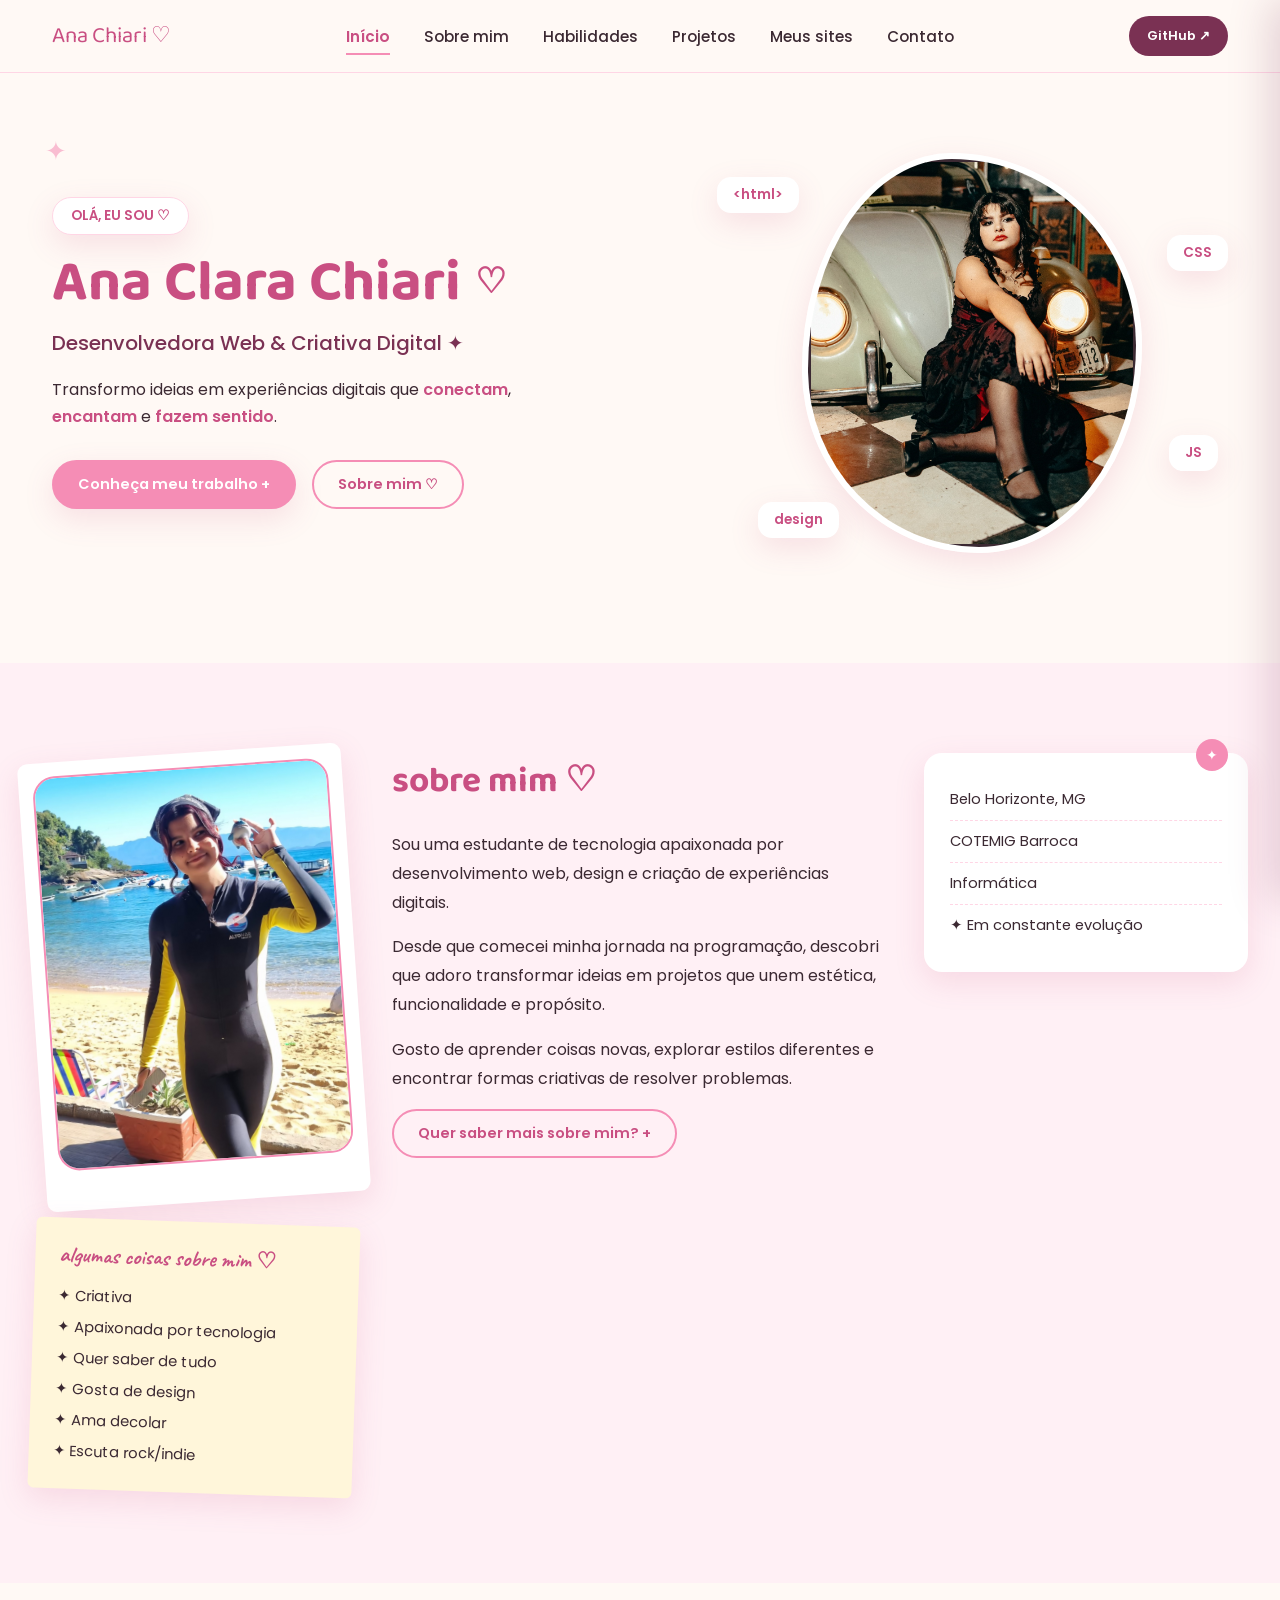
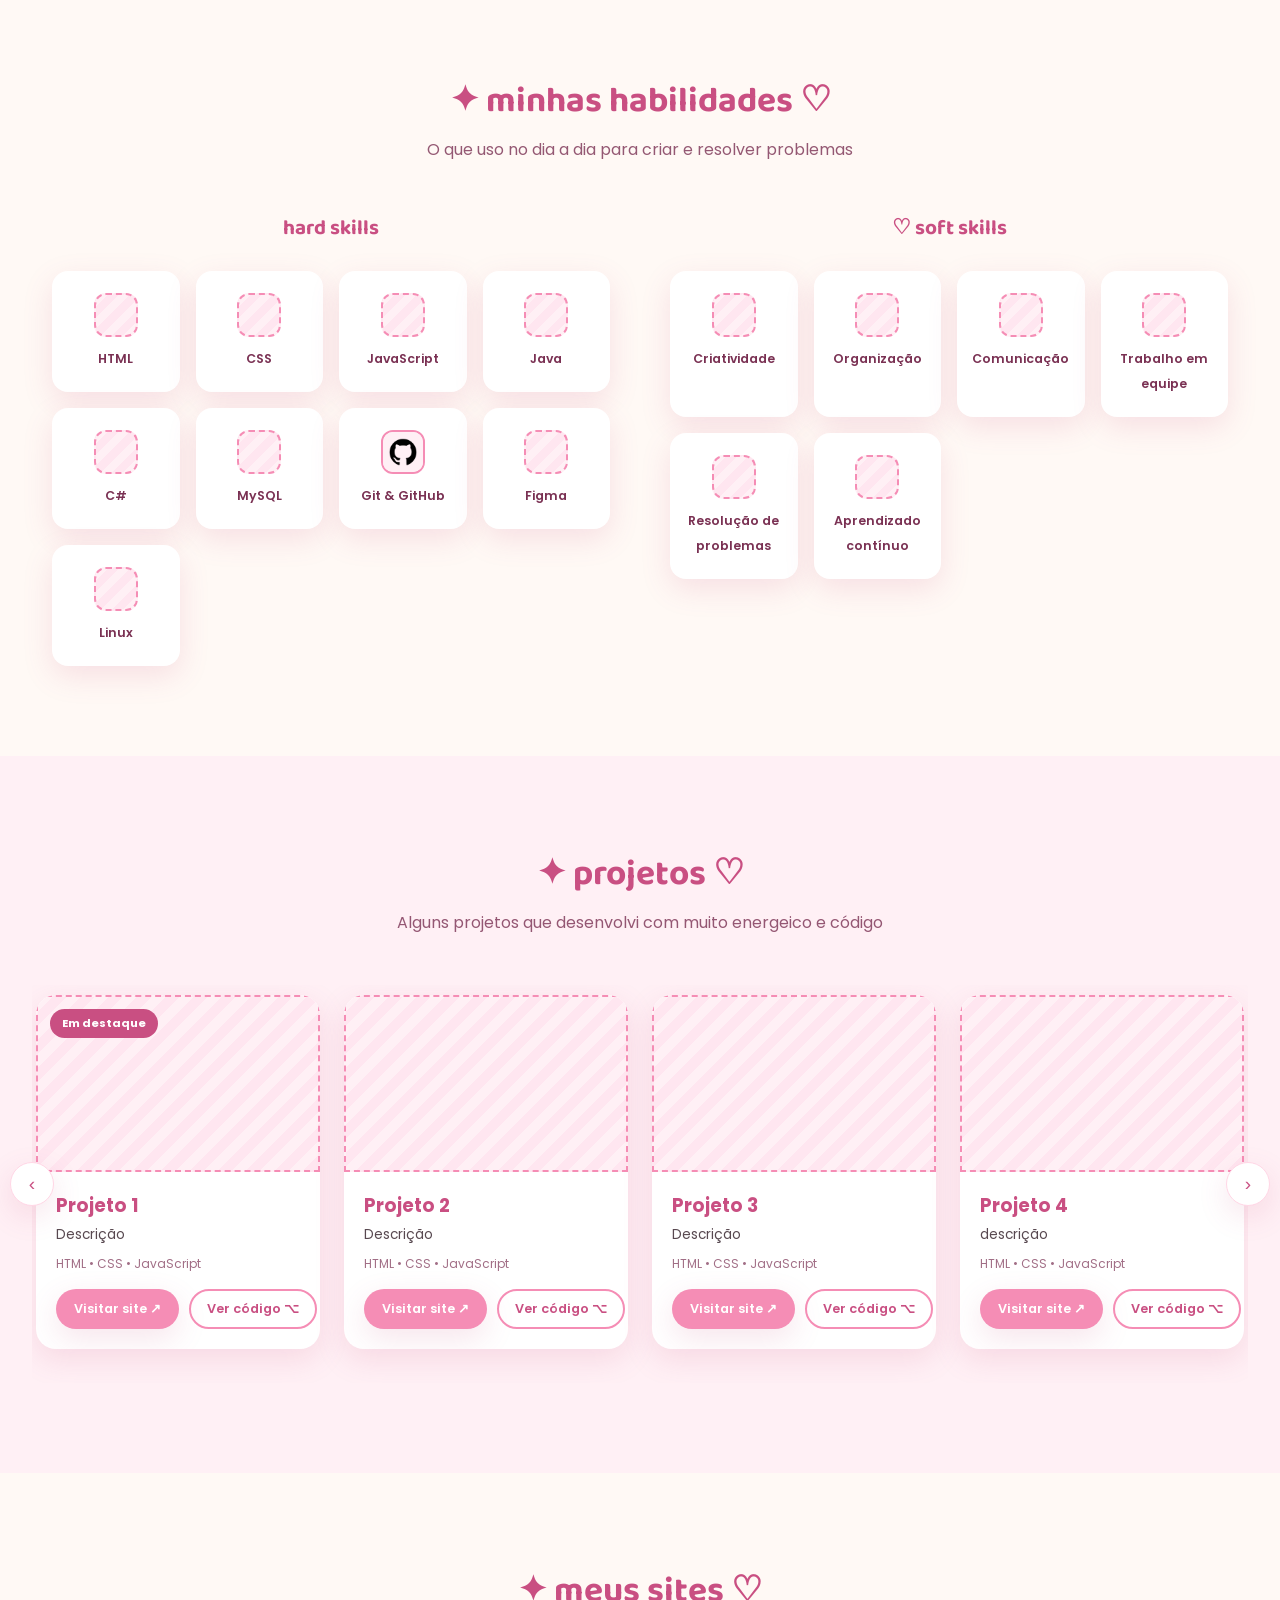
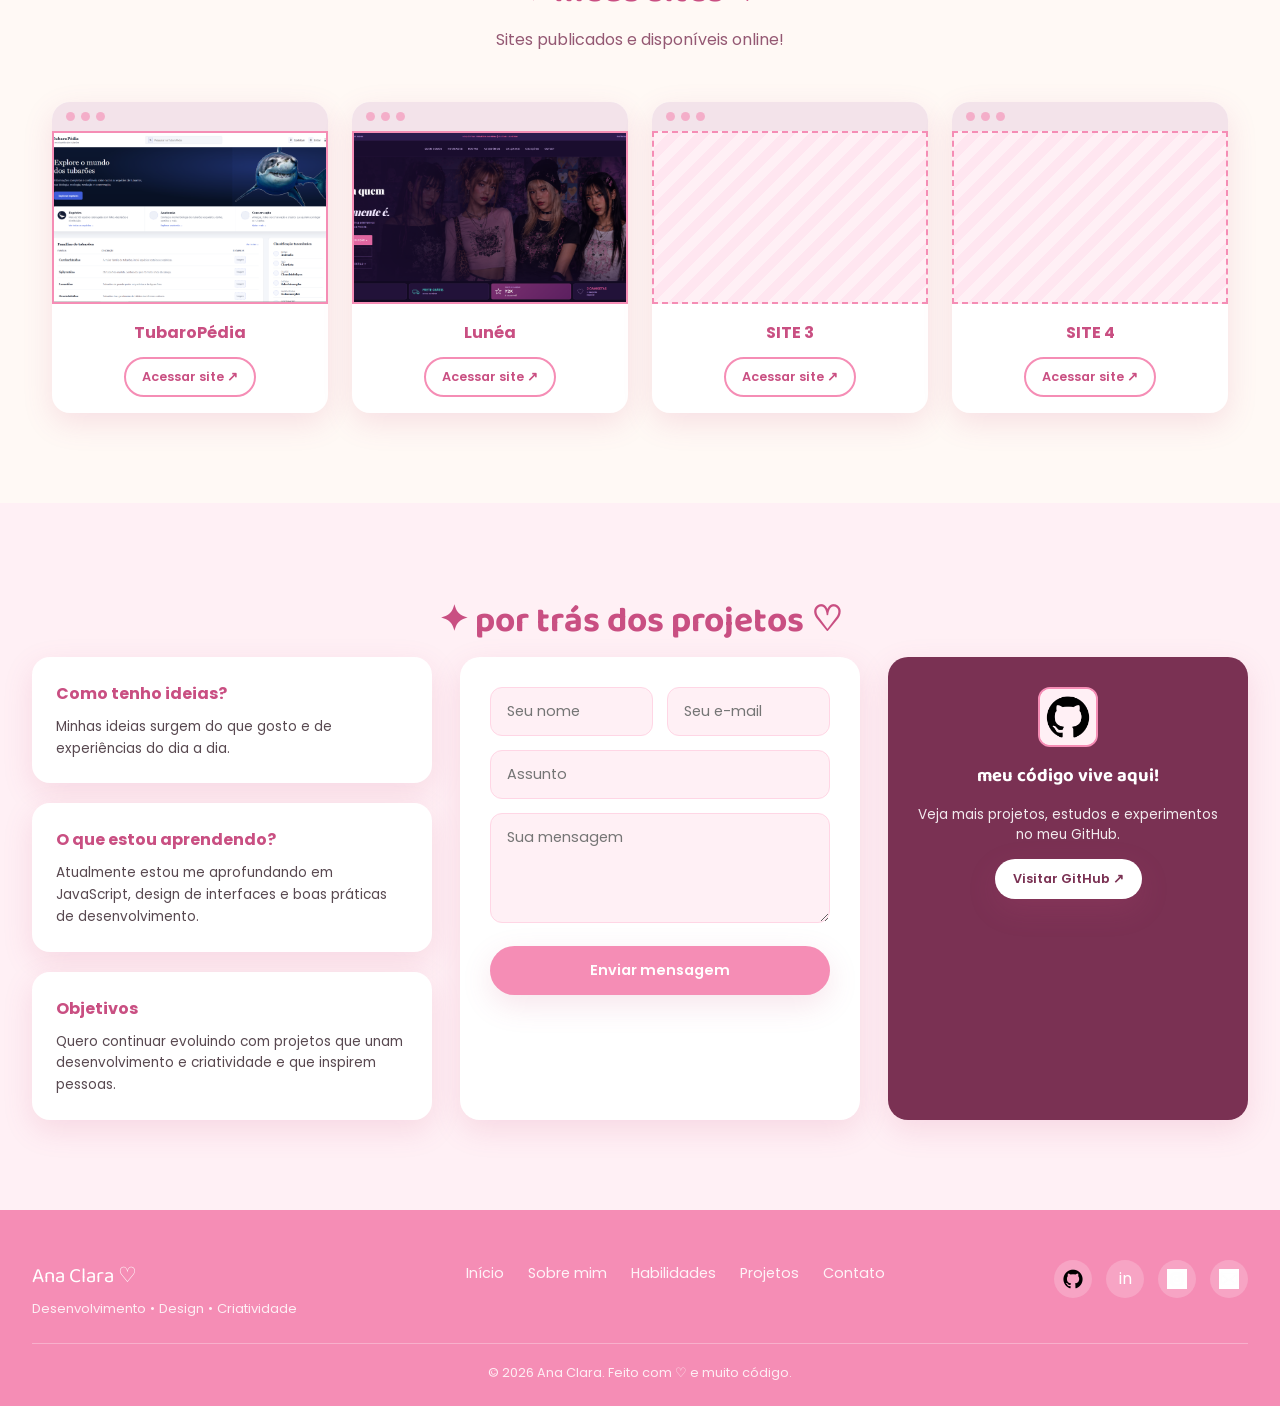
==== index.html @ 684838b6 "Update index.html" ====
<!DOCTYPE html>
<html lang="pt-BR">
<head>
<meta charset="UTF-8">
<meta name="viewport" content="width=device-width, initial-scale=1.0">
<title>Ana Chiari ♡ — Portfólio</title>
<link rel="preconnect" href="https://fonts.googleapis.com">
<link href="https://fonts.googleapis.com/css2?family=Baloo+2:wght@500;600;700;800&family=Poppins:wght@300;400;500;600;700&family=Caveat:wght@600;700&display=swap" rel="stylesheet">
  <link rel="stylesheet" href="https://unpkg.com/aos@2.3.4/dist/aos.css">
  <link rel="stylesheet" href="https://cdn.jsdelivr.net/npm/swiper@11/swiper-bundle.min.css">
<style>
  :root{
    --rosa-principal:#F58DB5;
    --rosa-claro:#FFD6E5;
    --rosa-muito-claro:#FFF0F5;
    --rosa-escuro:#C94F82;
    --vinho:#7A3153;
    --creme:#FFF9F5;
    --texto:#3B2932;
    --branco:#FFFFFF;
    --sombra: 0 10px 30px rgba(201,79,130,0.15);
    --sombra-hover: 0 16px 40px rgba(201,79,130,0.28);
    --radius: 22px;
    --radius-sm: 14px;
    --font-display:'Baloo 2', cursive;
    --font-body:'Poppins', sans-serif;
    --font-hand:'Caveat', cursive;
  }

  *{margin:0;padding:0;box-sizing:border-box;}
  html{scroll-behavior:smooth;}
  body{
    font-family:var(--font-body);
    color:var(--texto);
    background:var(--creme);
    overflow-x:hidden;
  }
  @media (prefers-reduced-motion: reduce){
    *{animation-duration:0.01ms !important; animation-iteration-count:1 !important; transition-duration:0.01ms !important; scroll-behavior:auto !important;}\n    [data-aos]{opacity:1 !important; transform:none !important;}
  }

  a{text-decoration:none;color:inherit;}
  ul{list-style:none; margin:0; padding:0;}
  img{max-width:100%;display:block;}
  section{position:relative;}

  h1,h2,h3,.font-display{font-family:var(--font-display); font-weight:700;}

  .img-box{
    position:relative; width:100%; overflow:hidden;
    border-radius:var(--radius);
    border:2.5px dashed var(--rosa-principal);
    background:repeating-linear-gradient(135deg, var(--rosa-muito-claro), var(--rosa-muito-claro) 10px, #ffe6f0 10px, #ffe6f0 20px);
  }
  .img-box.sem-cantos{border-radius:0;}
  .img-fallback{
    position:absolute; inset:0; display:flex; flex-direction:column; align-items:center; justify-content:center; gap:6px;
    color:var(--rosa-escuro); text-align:center; font-size:.8rem; font-weight:600; padding:14px;
  }
  .img-fallback .ph-icon{font-size:1.8rem;}
  .img-fallback small{font-weight:400; opacity:.75; font-size:.68rem; max-width:200px;}
  .user-img{
    position:absolute; inset:0; width:100%; height:100%;
    object-fit:cover; object-position:center; 
    background:var(--rosa-muito-claro);
  }
  .user-img[src=""]{display:none;} 
  .img-box:has(.user-img[src]:not([src=""])){
    border-style:solid;
    background:var(--branco);
  }


  .icon-box{
    position:relative; width:44px; height:44px; margin:0 auto 8px;
    border-radius:12px; overflow:hidden;
    border:2px dashed var(--rosa-principal);
    background:repeating-linear-gradient(135deg, var(--rosa-muito-claro), var(--rosa-muito-claro) 8px, #ffe6f0 8px, #ffe6f0 16px);
  }
  .icon-box .user-img{object-fit:contain; padding:6px;}
  .icon-box:has(.user-img[src]:not([src=""])){border-style:solid; background:var(--branco);}


  .icon-inline{width:20px; height:20px; object-fit:contain; display:inline-block; vertical-align:middle;}
  .icon-inline[src=""]{display:none;}


  .deco{position:absolute; pointer-events:none; opacity:.55; color:var(--rosa-principal); z-index:0; animation:float 6s ease-in-out infinite;}
  .deco.slow{animation-duration:9s;}
  @keyframes float{0%,100%{transform:translateY(0) rotate(0deg);} 50%{transform:translateY(-16px) rotate(8deg);}}

 
  header{
    position:sticky; top:0; z-index:100;
    background:rgba(255,249,245,0.9);
    backdrop-filter:blur(10px);
    border-bottom:1px solid var(--rosa-claro);
  }
  .nav-wrap{
    max-width:1240px; margin:0 auto; padding:16px 32px;
    display:flex; align-items:center; justify-content:space-between;
  }
  .logo{font-family:var(--font-display); font-size:1.4rem; color:var(--rosa-escuro); display:flex; align-items:center; gap:6px;}
  .nav-links ul{display:flex; gap:34px; align-items:center;}
  .nav-links a{
    font-weight:500; font-size:.95rem; color:var(--texto); position:relative; padding:4px 0;
    transition:color .25s ease;
  }
  .nav-links a.active{color:var(--rosa-escuro); font-weight:600;}
  .nav-links a::after{
    content:""; position:absolute; left:0; bottom:-4px; width:0; height:2px; background:var(--rosa-principal);
    transition:width .25s ease;
  }
  .nav-links a:hover::after, .nav-links a.active::after{width:100%;}
  .nav-links a:hover{color:var(--rosa-escuro);}

  .btn{
    display:inline-flex; align-items:center; gap:8px; justify-content:center;
    font-family:var(--font-body); font-weight:600; font-size:.9rem;
    padding:12px 24px; border-radius:999px; cursor:pointer; border:2px solid transparent;
    transition:transform .25s cubic-bezier(.34,1.56,.64,1), box-shadow .25s ease, background .25s ease, color .25s ease;
    white-space:nowrap;
  }
  .btn-primary{background:var(--rosa-principal); color:var(--branco); box-shadow:var(--sombra);}
  .btn-primary:hover{transform:translateY(-3px) scale(1.03); box-shadow:var(--sombra-hover); background:var(--rosa-escuro);}
  .btn-outline{background:transparent; color:var(--rosa-escuro); border-color:var(--rosa-principal);}
  .btn-outline:hover{background:var(--rosa-muito-claro); transform:translateY(-3px);}
  .btn-sm{padding:9px 16px; font-size:.8rem;}
  .btn-github{background:var(--vinho); color:var(--branco);}
  .btn-github:hover{background:#5e2540; transform:translateY(-3px) scale(1.03); box-shadow:var(--sombra-hover);}

  .hamburger{display:none; flex-direction:column; gap:5px; cursor:pointer; z-index:200; background:none; border:none;}
  .hamburger span{width:26px; height:3px; background:var(--rosa-escuro); border-radius:3px; transition:all .3s ease;}
  .hamburger.open span:nth-child(1){transform:translateY(8px) rotate(45deg);}
  .hamburger.open span:nth-child(2){opacity:0;}
  .hamburger.open span:nth-child(3){transform:translateY(-8px) rotate(-45deg);}

  .mobile-menu{
    position:fixed; inset:0 0 0 auto; width:78%; max-width:320px; height:100vh;
    background:var(--branco); box-shadow:-10px 0 40px rgba(122,49,83,.2);
    transform:translateX(100%); transition:transform .35s cubic-bezier(.65,0,.35,1);
    z-index:150; padding:100px 32px 32px; display:flex; flex-direction:column; gap:26px;
  }
  .mobile-menu.open{transform:translateX(0);}
  .mobile-menu ul{display:flex; flex-direction:column; gap:26px;}\n  .mobile-menu a{font-size:1.1rem; font-weight:600; color:var(--vinho);}
  .menu-overlay{position:fixed; inset:0; background:rgba(122,49,83,.35); z-index:140; opacity:0; pointer-events:none; transition:opacity .3s ease;}
  .menu-overlay.open{opacity:1; pointer-events:auto;}


  .hero{
    max-width:1240px; margin:0 auto; padding:70px 32px 100px;
    display:grid; grid-template-columns:1.1fr 0.9fr; gap:40px; align-items:center;
  }
  .badge{
    display:inline-flex; align-items:center; gap:8px; background:var(--branco); border:1px solid var(--rosa-claro);
    padding:8px 18px; border-radius:999px; font-size:.85rem; font-weight:600; color:var(--rosa-escuro);
    box-shadow:var(--sombra); margin-bottom:18px;
  }
  .hero h1{font-size:3.6rem; line-height:1.05; color:var(--rosa-escuro); display:flex; align-items:center; gap:14px; flex-wrap:wrap;}
  .hero .subtitle{font-family:var(--font-body); font-size:1.25rem; font-weight:500; color:var(--vinho); margin:14px 0 18px;}
  .hero p.desc{font-size:1rem; line-height:1.7; max-width:480px; color:var(--texto); margin-bottom:30px;}
  .hero .highlight{color:var(--rosa-escuro); font-weight:600;}
  .hero-buttons{display:flex; gap:16px; flex-wrap:wrap;}

  .hero-visual{position:relative; display:flex; align-items:center; justify-content:center; min-height:420px;}
  .hero-photo-frame{
    width:340px; height:400px; border-radius:44% 56% 48% 52%/54% 48% 52% 46%;
    border:6px solid var(--branco); box-shadow:var(--sombra); position:relative; z-index:2; overflow:hidden;
  }
  .hero-photo-frame .img-box{position:absolute; inset:0; border:none; border-radius:0;}
  .tech-chip{
    position:absolute; background:var(--branco); border-radius:14px; padding:8px 16px; font-weight:600; font-size:.85rem;
    box-shadow:var(--sombra); color:var(--rosa-escuro); z-index:3; animation:float 5s ease-in-out infinite;
  }


  .section-title{
    font-size:2.2rem; color:var(--rosa-escuro); display:flex; align-items:center; gap:10px; justify-content:center; margin-bottom:8px;
  }
  .section-sub{text-align:center; color:var(--vinho); opacity:.8; margin-bottom:50px; font-size:1rem;}

  .sobre-mim{background:var(--rosa-muito-claro); padding:90px 32px;}
  .sobre-grid{max-width:1240px; margin:0 auto; display:grid; grid-template-columns:0.85fr 1.3fr 0.85fr; gap:36px; align-items:start;}

  .polaroid{background:var(--branco); padding:14px 14px 40px; border-radius:10px; box-shadow:var(--sombra); transform:rotate(-4deg); transition:transform .3s ease;}
  .polaroid:hover{transform:rotate(0deg) scale(1.02);}
  .polaroid .img-box{aspect-ratio:3/4; width:100%;}

  .sticky-note{
    background:#FFF6DA; padding:22px 24px; border-radius:6px; box-shadow:var(--sombra);
    transform:rotate(2deg); font-size:.92rem; margin-top:20px;
  }
  .sticky-note h4{font-family:var(--font-hand); font-size:1.4rem; color:var(--rosa-escuro); margin-bottom:12px;}
  .sticky-note li{padding:5px 0; display:flex; align-items:center; gap:8px;}

  .sobre-texto h2{margin-bottom:22px;}
  .sobre-texto p{margin-bottom:16px; line-height:1.8; color:var(--texto);}

  .info-card{
    background:var(--branco); border-radius:18px; padding:26px; box-shadow:var(--sombra); position:relative;
  }
  .info-card::before{content:"✦"; position:absolute; top:-14px; right:20px; background:var(--rosa-principal); color:#fff; width:32px; height:32px; border-radius:50%; display:flex; align-items:center; justify-content:center; font-size:.9rem;}
  .info-card li{padding:10px 0; display:flex; gap:10px; align-items:center; font-size:.92rem; border-bottom:1px dashed var(--rosa-claro);}
  .info-card li:last-child{border-bottom:none;}


  .habilidades{padding:90px 32px; max-width:1240px; margin:0 auto;}
  .skills-cols{display:grid; grid-template-columns:1fr 1fr; gap:60px;}
  .skills-col h3{display:flex; align-items:center; gap:8px; justify-content:center; color:var(--rosa-escuro); font-size:1.3rem; margin-bottom:26px;}
  .skills-grid{display:grid; grid-template-columns:repeat(4,1fr); gap:16px;}
  .skill-card{
    background:var(--branco); border-radius:16px; padding:20px 10px; text-align:center; box-shadow:var(--sombra);
    border:2px solid transparent; transition:transform .3s cubic-bezier(.34,1.56,.64,1), box-shadow .3s ease, border-color .3s ease;
  }
  .skill-card:hover{transform:translateY(-8px); box-shadow:var(--sombra-hover); border-color:var(--rosa-principal);}
  .skill-icon{font-size:1.9rem; margin-bottom:8px; display:inline-block; transition:transform .3s ease;}
  .skill-card:hover .skill-icon{transform:scale(1.18) rotate(-6deg);}
  .skill-card span{font-size:.78rem; font-weight:600; color:var(--vinho);}


  .projetos{background:var(--rosa-muito-claro); padding:90px 32px;}
  .carousel-wrap{max-width:1240px; margin:0 auto; position:relative;}
  .project-swiper{overflow:hidden; padding:10px 4px 34px;}\n  .swiper-slide{height:auto;}
  .project-card{
    background:var(--branco); border-radius:20px; overflow:hidden; box-shadow:var(--sombra);
    transition:transform .35s cubic-bezier(.34,1.56,.64,1), box-shadow .35s ease; position:relative;
  }
  .project-card:hover{transform:translateY(-10px); box-shadow:var(--sombra-hover);}
  .project-card .img-box{aspect-ratio:16/10;}
  .project-tag{position:absolute; top:14px; left:14px; background:var(--rosa-escuro); color:#fff; font-size:.7rem; font-weight:700; padding:6px 12px; border-radius:999px; z-index:2;}
  .project-body{padding:20px;}
  .project-body h4{font-size:1.15rem; color:var(--rosa-escuro); margin-bottom:6px;}
  .project-body p{font-size:.85rem; color:var(--texto); opacity:.85; margin-bottom:10px;}
  .tech-line{font-size:.75rem; color:var(--vinho); opacity:.7; margin-bottom:16px;}
  .project-actions{display:flex; gap:10px;}
  .carousel-arrow{
    position:absolute; top:50%; transform:translateY(-50%); background:var(--branco); border:1px solid var(--rosa-claro);
    width:44px; height:44px; border-radius:50%; display:flex; align-items:center; justify-content:center; cursor:pointer;
    box-shadow:var(--sombra); font-size:1.2rem; color:var(--rosa-escuro); transition:all .25s ease; z-index:5;
  }
  .carousel-arrow:hover{background:var(--rosa-principal); color:#fff; transform:translateY(-50%) scale(1.1);}
  .carousel-arrow.left{left:-22px;}
  .carousel-arrow.right{right:-22px;}
  .swiper-pagination{bottom:0 !important;}
  .swiper-pagination-bullet{background:var(--rosa-claro); opacity:1;}
  .swiper-pagination-bullet-active{background:var(--rosa-escuro); width:24px; border-radius:5px;}

  .meus-sites{padding:90px 32px; max-width:1240px; margin:0 auto;}
  .sites-grid{display:grid; grid-template-columns:repeat(4,1fr); gap:24px;}
  .site-card{background:var(--branco); border-radius:18px; overflow:hidden; box-shadow:var(--sombra); transition:transform .3s ease, box-shadow .3s ease;}
  .site-card:hover{transform:translateY(-8px); box-shadow:var(--sombra-hover);}
  .browser-bar{display:flex; gap:6px; padding:10px 14px; background:#F3E3EA;}
  .browser-dot{width:9px; height:9px; border-radius:50%; background:var(--rosa-principal); opacity:.6;}
  .site-card .img-box{aspect-ratio:16/10;}
  .site-card-body{padding:16px; text-align:center;}
  .site-card-body h5{color:var(--rosa-escuro); margin-bottom:12px; font-size:1rem;}


  .por-tras{background:var(--rosa-muito-claro); padding:90px 32px;}
  .por-tras-grid{max-width:1240px; margin:0 auto; display:grid; grid-template-columns:1fr 1fr 0.9fr; gap:28px;}
  .qa-card{background:var(--branco); border-radius:18px; padding:24px; box-shadow:var(--sombra);}
  .qa-card h5{color:var(--rosa-escuro); margin-bottom:10px; display:flex; align-items:center; gap:8px; font-size:1rem;}
  .qa-card p{font-size:.85rem; line-height:1.6; opacity:.85;}
  .qa-cards{display:flex; flex-direction:column; gap:20px;}

  .form-card{background:var(--branco); border-radius:20px; padding:30px; box-shadow:var(--sombra);}
  .form-row{display:grid; grid-template-columns:1fr 1fr; gap:14px; margin-bottom:14px;}
  .form-card input, .form-card textarea{
    width:100%; padding:13px 16px; border-radius:12px; border:1.5px solid var(--rosa-claro); background:var(--rosa-muito-claro);
    font-family:var(--font-body); font-size:.9rem; color:var(--texto); transition:border-color .25s ease, background .25s ease;
  }
  .form-card input:focus, .form-card textarea:focus{outline:none; border-color:var(--rosa-principal); background:var(--branco);}
  .form-card textarea{grid-column:1/-1; min-height:110px; resize:vertical; margin-bottom:16px;}

  .github-card{
    background:var(--vinho); color:#fff; border-radius:20px; padding:30px; text-align:center;
    display:flex; flex-direction:column; align-items:center; gap:14px; box-shadow:var(--sombra);
  }
  .github-card .gh-icon{width:60px; height:60px; margin:0 auto;}
  .github-card p{font-size:.85rem; opacity:.9;}


  footer{background:var(--rosa-principal); color:#fff; padding:50px 32px 24px;}
  .footer-wrap{max-width:1240px; margin:0 auto; display:flex; justify-content:space-between; flex-wrap:wrap; gap:20px; padding-bottom:24px; border-bottom:1px solid rgba(255,255,255,.3);}
  .footer-logo{font-family:var(--font-display); font-size:1.3rem; display:flex; align-items:center; gap:6px;}
  .footer-links ul{display:flex; gap:24px; flex-wrap:wrap;}
  .footer-links a{font-size:.9rem; opacity:.9; transition:opacity .2s ease;}
  .footer-links a:hover{opacity:1; text-decoration:underline;}
  .footer-social{display:flex; gap:14px;}
  .footer-social a{width:38px; height:38px; border-radius:50%; background:rgba(255,255,255,.2); display:flex; align-items:center; justify-content:center; transition:transform .25s ease, background .25s ease;}
  .footer-social a:hover{background:#fff; color:var(--rosa-escuro); transform:translateY(-4px);}
  .footer-bottom{max-width:1240px; margin:0 auto; padding-top:20px; text-align:center; font-size:.8rem; opacity:.85;}


  .to-top{
    position:fixed; bottom:28px; right:28px; width:48px; height:48px; border-radius:50%; background:var(--rosa-principal);
    color:#fff; display:flex; align-items:center; justify-content:center; box-shadow:var(--sombra-hover); cursor:pointer;
    z-index:90; opacity:0; pointer-events:none; transition:opacity .3s ease, transform .3s ease; font-size:1.2rem;
  }
  .to-top.show{opacity:1; pointer-events:auto;}
  .to-top:hover{transform:translateY(-4px) scale(1.05);}


  @media (max-width:1024px){
    .sobre-grid{grid-template-columns:1fr 1fr;}
    .info-card{grid-column:1/-1;}
    .skills-grid{grid-template-columns:repeat(4,1fr);}
    
    .sites-grid{grid-template-columns:repeat(2,1fr);}
    .por-tras-grid{grid-template-columns:1fr 1fr;}
    .form-card{grid-column:1/-1;}
  }

  @media (max-width:840px){
    .nav-links{display:none;}
    .hamburger{display:flex;}
    .hero{grid-template-columns:1fr; text-align:center; padding-top:40px;}
    .hero p.desc{margin-left:auto; margin-right:auto;}
    .hero-buttons{justify-content:center;}
    .hero h1{justify-content:center; font-size:2.8rem;}
    .hero-visual{order:-1; min-height:320px;}
    .hero-photo-frame{width:250px; height:300px;}
    .sobre-grid{grid-template-columns:1fr;}
    .skills-cols{grid-template-columns:1fr; gap:40px;}
    .skills-grid{grid-template-columns:repeat(3,1fr);}
    
    .carousel-arrow{display:none;}
    .sites-grid{grid-template-columns:1fr 1fr;}
    .por-tras-grid{grid-template-columns:1fr;}
    .footer-wrap{flex-direction:column; align-items:flex-start;}
    .section-title{font-size:1.7rem;}
  }

  @media (max-width:480px){
    .nav-wrap{padding:14px 20px;}
    .hero{padding:30px 20px 60px;}
    .hero h1{font-size:2.1rem;}
    .sobre-mim, .habilidades, .projetos, .meus-sites, .por-tras{padding:60px 20px;}
    .skills-grid{grid-template-columns:repeat(2,1fr);}
    .sites-grid{grid-template-columns:1fr;}
    .form-row{grid-template-columns:1fr;}
    .btn{padding:11px 20px; font-size:.85rem;}
  }
</style>
</head>
<body>


<header>
  <div class="nav-wrap">
    <a href="#inicio" class="logo">Ana Chiari ♡</a>
    <nav class="nav-links" aria-label="Navegação principal">
      <ul>
        <li><a href="#inicio" class="active">Início</a></li>
        <li><a href="#sobre">Sobre mim</a></li>
        <li><a href="#habilidades">Habilidades</a></li>
        <li><a href="#projetos">Projetos</a></li>
        <li><a href="#sites">Meus sites</a></li>
        <li><a href="#contato">Contato</a></li>
      </ul>
    </nav>
    <div style="display:flex; align-items:center; gap:16px;">
      <a href="https://github.com/EnasChiari" target="_blank" rel="noopener noreferrer" class="btn btn-github btn-sm">GitHub ↗</a>
      <button class="hamburger" id="hamburger" aria-label="Abrir menu"><span></span><span></span><span></span></button>
    </div>
  </div>
</header>

<div class="menu-overlay" id="overlay"></div>
<nav class="mobile-menu" id="mobileMenu" aria-label="Navegação mobile">
  <ul>
    <li><a href="#inicio">Início</a></li>
    <li><a href="#sobre">Sobre mim</a></li>
    <li><a href="#habilidades">Habilidades</a></li>
    <li><a href="#projetos">Projetos</a></li>
    <li><a href="#sites">Meus sites</a></li>
    <li><a href="#contato">Contato</a></li>
  </ul>
</nav>


<section id="inicio" class="hero">
  <div class="deco slow" style="top:10%; left:2%; font-size:1.6rem;">✦</div>
  <div class="deco" style="top:70%; left:8%; font-size:1.3rem;">♡</div>
  <div class="hero-text">
    <div class="badge" data-aos="fade-down">OLÁ, EU SOU ♡</div>
    <h1 class="reveal">Ana Clara Chiari<span style="font-size:2.2rem;">♡</span></h1>
    <p class="subtitle" data-aos="fade-up" data-aos-delay="100">Desenvolvedora Web &amp; Criativa Digital ✦</p>
    <p class="desc" data-aos="fade-up" data-aos-delay="180">Transformo ideias em experiências digitais que <span class="highlight">conectam</span>, <span class="highlight">encantam</span> e <span class="highlight">fazem sentido</span>.</p>
    <div class="hero-buttons" data-aos="fade-up" data-aos-delay="260">
      <a href="#projetos" class="btn btn-primary">Conheça meu trabalho +</a>
      <a href="#sobre" class="btn btn-outline">Sobre mim ♡</a>
    </div>
  </div>
  <div class="hero-visual" data-aos="zoom-in" data-aos-delay="150">
    <div class="hero-photo-frame">
      <div class="img-box">
        <img class="user-img" src="Eu.jpg" alt="Foto de perfil">
        <div class="img-fallback">
        </div>
      </div>
    </div>
    <div class="tech-chip" style="top:8%; left:0;">&lt;html&gt;</div>
    <div class="tech-chip" style="top:22%; right:0;">CSS</div>
    <div class="tech-chip" style="bottom:22%; right:2%;">JS</div>
    <div class="tech-chip" style="bottom:6%; left:8%;">design</div>
  </div>
</section>


<section id="sobre" class="sobre-mim">
  <div class="sobre-grid">
    <div class="reveal">
      <div class="polaroid">
        <div class="img-box">
          <div class="img-fallback">
            <span class="ph-icon"></span>
             <img class="user-img" src="Eu2.jpg" alt="Foto pessoal">
          </div>
        </div>
      </div>
      <div class="sticky-note">
        <h4>algumas coisas sobre mim ♡</h4>
        <ul>
          <li>✦ Criativa</li>
          <li>✦ Apaixonada por tecnologia</li>
          <li>✦ Quer saber de  tudo</li>
          <li>✦ Gosta de design</li>
          <li>✦ Ama decolar</li>
          <li>✦ Escuta rock/indie</li>
        </ul>
      </div>
    </div>

    <div class="sobre-texto" data-aos="fade-up">
      <h2 class="section-title" style="justify-content:flex-start; margin-bottom:22px;">sobre mim ♡</h2>
      <p>Sou uma estudante de tecnologia apaixonada por desenvolvimento web, design e criação de experiências digitais.</p>
      <p>Desde que comecei minha jornada na programação, descobri que adoro transformar ideias em projetos que unem estética, funcionalidade e propósito.</p>
      <p>Gosto de aprender coisas novas, explorar estilos diferentes e encontrar formas criativas de resolver problemas.</p>
      <a href="#contato" class="btn btn-outline">Quer saber mais sobre mim? +</a>
    </div>

    <div class="reveal">
      <div class="info-card" data-aos="fade-left">
        <ul>
          <li><img class="icon-inline" src="" alt="Ícone localização"> Belo Horizonte, MG</li>
          <li><img class="icon-inline" src="" alt="Ícone formação"> COTEMIG Barroca</li>
          <li><img class="icon-inline" src="" alt="Ícone curso"> Informática</li>
          <li>✦ Em constante evolução</li>
        </ul>
      </div>
    </div>
  </div>
</section>


<section id="habilidades" class="habilidades">
  <h2 class="section-title">✦ minhas habilidades ♡</h2>
  <p class="section-sub">O que uso no dia a dia para criar e resolver problemas</p>

  <div class="skills-cols">
    <div class="skills-col" data-aos="fade-up">
      <h3><img class="icon-inline" src="" alt="Ícone hard skills"> hard skills</h3>
      <div class="skills-grid">
        <div class="skill-card"><div class="icon-box"><img class="user-img" src="" alt="Ícone HTML"></div><span>HTML</span></div>
        <div class="skill-card"><div class="icon-box"><img class="user-img" src="" alt="Ícone CSS"></div><span>CSS</span></div>
        <div class="skill-card"><div class="icon-box"><img class="user-img" src="" alt="Ícone JavaScript"></div><span>JavaScript</span></div>
        <div class="skill-card"><div class="icon-box"><img class="user-img" src="" alt="Ícone Java"></div><span>Java</span></div>
        <div class="skill-card"><div class="icon-box"><img class="user-img" src="" alt="Ícone C#"></div><span>C#</span></div>
        <div class="skill-card"><div class="icon-box"><img class="user-img" src="" alt="Ícone MySQL"></div><span>MySQL</span></div>
        <div class="skill-card"><div class="icon-box"><img class="user-img" src="github.webp" alt="Ícone Git e GitHub"></div><span>Git &amp; GitHub</span></div>
        <div class="skill-card"><div class="icon-box"><img class="user-img" src="" alt="Ícone Figma"></div><span>Figma</span></div>
        <div class="skill-card"><div class="icon-box"><img class="user-img" src="" alt="Ícone Linux"></div><span>Linux</span></div>
      </div>
    </div>

    <div class="skills-col" data-aos="fade-up" data-aos-delay="100">
      <h3>♡ soft skills</h3>
      <div class="skills-grid">
        <div class="skill-card"><div class="icon-box"><img class="user-img" src="" alt="Ícone Criatividade"></div><span>Criatividade</span></div>
        <div class="skill-card"><div class="icon-box"><img class="user-img" src="" alt="Ícone Organização"></div><span>Organização</span></div>
        <div class="skill-card"><div class="icon-box"><img class="user-img" src="" alt="Ícone Comunicação"></div><span>Comunicação</span></div>
        <div class="skill-card"><div class="icon-box"><img class="user-img" src="" alt="Ícone Trabalho em equipe"></div><span>Trabalho em equipe</span></div>
        <div class="skill-card"><div class="icon-box"><img class="user-img" src="" alt="Ícone Resolução de problemas"></div><span>Resolução de problemas</span></div>
        <div class="skill-card"><div class="icon-box"><img class="user-img" src="" alt="Ícone Aprendizado contínuo"></div><span>Aprendizado contínuo</span></div>
      </div>
    </div>
  </div>
</section>


<section id="projetos" class="projetos">
  <h2 class="section-title">✦ projetos ♡</h2>
  <p class="section-sub">Alguns projetos que desenvolvi com muito energeico e código </p>

  <div class="carousel-wrap">
    <button class="carousel-arrow left" id="prevBtn">‹</button>
    <div class="swiper project-swiper"><div class="swiper-wrapper">


      <article class="project-card swiper-slide">
        <span class="project-tag">Em destaque</span>
        <div class="img-box sem-cantos">
          <div class="img-fallback"><span class="ph-icon"></span><span></span></div>
          <img class="user-img" src="" alt="Print do Projeto 1">
        </div>
        <div class="project-body">
          <h4>Projeto 1</h4>
          <p>Descrição</p>
          <div class="tech-line">HTML • CSS • JavaScript</div>
          <div class="project-actions">
            <a href="https://SEU-LINK-DO-SITE-AQUI" target="_blank" rel="noopener noreferrer" class="btn btn-primary btn-sm">Visitar site ↗</a>
            <a href="https://github.com/SEU-USUARIO/SEU-REPOSITORIO" target="_blank" rel="noopener noreferrer" class="btn btn-outline btn-sm">Ver código ⌥</a>
          </div>
        </div>
      </article>


      <article class="project-card swiper-slide">
        <div class="img-box sem-cantos">
          <div class="img-fallback"><span class="ph-icon"></span><span></span></div>
          <img class="user-img" src="" alt="Print do Projeto 2">
        </div>
        <div class="project-body">
          <h4>Projeto 2</h4>
          <p>Descrição</p>
          <div class="tech-line">HTML • CSS • JavaScript</div>
          <div class="project-actions">
            <a href="https://SEU-LINK-DO-SITE-AQUI" target="_blank" rel="noopener noreferrer" class="btn btn-primary btn-sm">Visitar site ↗</a>
            <a href="https://github.com/SEU-USUARIO/SEU-REPOSITORIO" target="_blank" rel="noopener noreferrer" class="btn btn-outline btn-sm">Ver código ⌥</a>
          </div>
        </div>
      </article>


      <article class="project-card swiper-slide">
        <div class="img-box sem-cantos">
          <div class="img-fallback"><span class="ph-icon"></span><span></span></div>
          <img class="user-img" src="" alt="Print do Projeto 3">
        </div>
        <div class="project-body">
          <h4>Projeto 3</h4>
          <p>Descrição</p>
          <div class="tech-line">HTML • CSS • JavaScript</div>
          <div class="project-actions">
            <a href="https://SEU-LINK-DO-SITE-AQUI" target="_blank" rel="noopener noreferrer" class="btn btn-primary btn-sm">Visitar site ↗</a>
            <a href="https://github.com/SEU-USUARIO/SEU-REPOSITORIO" target="_blank" rel="noopener noreferrer" class="btn btn-outline btn-sm">Ver código ⌥</a>
          </div>
        </div>
      </article>


      <article class="project-card swiper-slide">
        <div class="img-box sem-cantos">
          <div class="img-fallback"><span class="ph-icon"></span><span></span></div>
          <img class="user-img" src="" alt="Print do Projeto 4">
        </div>
        <div class="project-body">
          <h4>Projeto 4</h4>
          <p>descrição</p>
          <div class="tech-line">HTML • CSS • JavaScript</div>
          <div class="project-actions">
            <a href="https://SEU-LINK-DO-SITE-AQUI" target="_blank" rel="noopener noreferrer" class="btn btn-primary btn-sm">Visitar site ↗</a>
            <a href="https://github.com/SEU-USUARIO/SEU-REPOSITORIO" target="_blank" rel="noopener noreferrer" class="btn btn-outline btn-sm">Ver código ⌥</a>
          </div>
        </div>
      </article>

    </div>
    </div>
    <button class="carousel-arrow right" id="nextBtn">›</button>
    <div class="swiper-pagination"></div>
  </div>
</section>


<section id="sites" class="meus-sites">
  <h2 class="section-title">✦ meus sites ♡</h2>
  <p class="section-sub">Sites publicados e disponíveis online!</p>

  <div class="sites-grid" data-aos="fade-up">


    <div class="site-card">
      <div class="browser-bar"><span class="browser-dot"></span><span class="browser-dot"></span><span class="browser-dot"></span></div>

      <div class="img-box sem-cantos">
        <div class="img-fallback"><span class="ph-icon"></span><span></span></div>
        <img class="user-img" src="Tubaraopedia.PNG" alt="Site 1">
      </div>
      <div class="site-card-body">
        <h5>TubaroPédia</h5>

        <a href="https://enaschiari.github.io/Tubarop-dia/" target="_blank" rel="noopener noreferrer" class="btn btn-outline btn-sm">Acessar site ↗</a>
      </div>
    </div>


    <div class="site-card">
      <div class="browser-bar"><span class="browser-dot"></span><span class="browser-dot"></span><span class="browser-dot"></span></div>
      <div class="img-box sem-cantos">
        <div class="img-fallback"><span class="ph-icon"></span><span></span></div>
        <img class="user-img" src="lunea.PNG" alt="Print do Site 2">
      </div>
      <div class="site-card-body">
        <h5>Lunéa</h5>
        <a href="https://enaschiari.github.io/luneasite/" target="_blank" rel="noopener noreferrer" class="btn btn-outline btn-sm">Acessar site ↗</a>
      </div>
    </div>


    <div class="site-card">
      <div class="browser-bar"><span class="browser-dot"></span><span class="browser-dot"></span><span class="browser-dot"></span></div>
      <div class="img-box sem-cantos">
        <div class="img-fallback"><span class="ph-icon"></span><span></span></div>
        <img class="user-img" src="" alt="Print do Site 3">
      </div>
      <div class="site-card-body">
        <h5>SITE 3</h5>
        <a href="https://SEU-LINK-DO-SITE-AQUI" target="_blank" rel="noopener noreferrer" class="btn btn-outline btn-sm">Acessar site ↗</a>
      </div>
    </div>


    <div class="site-card">
      <div class="browser-bar"><span class="browser-dot"></span><span class="browser-dot"></span><span class="browser-dot"></span></div>
      <div class="img-box sem-cantos">
        <div class="img-fallback"><span class="ph-icon"></span><span></span></div>
        <img class="user-img" src="" alt="Print do Site 4">
      </div>
      <div class="site-card-body">
        <h5>SITE 4</h5>
        <a href="https://SEU-LINK-DO-SITE-AQUI" target="_blank" rel="noopener noreferrer" class="btn btn-outline btn-sm">Acessar site ↗</a>
      </div>
    </div>

  </div>
</section>


<section id="contato" class="por-tras">
  <h2 class="section-title">✦ por trás dos projetos ♡</h2>

  <div class="por-tras-grid">
    <div class="qa-cards" data-aos="fade-up">
      <div class="qa-card">
        <h5><img class="icon-inline" src="" alt="Ícone ideias"> Como tenho ideias?</h5>
        <p>Minhas ideias surgem do que gosto e de experiências do dia a dia.</p>
      </div>
      <div class="qa-card">
        <h5><img class="icon-inline" src="" alt="Ícone aprendizado"> O que estou aprendendo?</h5>
        <p>Atualmente estou me aprofundando em JavaScript, design de interfaces e boas práticas de desenvolvimento.</p>
      </div>
      <div class="qa-card">
        <h5><img class="icon-inline" src="" alt="Ícone objetivos"> Objetivos</h5>
        <p>Quero continuar evoluindo com projetos que unam desenvolvimento e criatividade e que inspirem pessoas.</p>
      </div>
    </div>

    <form class="form-card" data-aos="fade-up" onsubmit="event.preventDefault(); alert('Formulário de exemplo — conecte a um serviço de envio de e-mail.');">
      <div class="form-row">
        <input type="text" placeholder="Seu nome" required>
        <input type="email" placeholder="Seu e-mail" required>
      </div>
      <input type="text" placeholder="Assunto" style="margin-bottom:14px;">
      <textarea placeholder="Sua mensagem" required></textarea>
      <button type="submit" class="btn btn-primary" style="width:100%;">Enviar mensagem</button>
    </form>

    <div class="github-card" data-aos="fade-left">
      <div class="icon-box gh-icon"><img class="user-img" src="github.webp" alt="Ícone GitHub"></div>
      <h5 style="font-family:var(--font-display); font-size:1.15rem;">meu código vive aqui!</h5>
      <p>Veja mais projetos, estudos e experimentos no meu GitHub.</p>
      <a href="https://github.com/EnasChiari" target="_blank" rel="noopener noreferrer" class="btn btn-primary btn-sm" style="background:#fff; color:var(--vinho);">Visitar GitHub ↗</a>
    </div>
  </div>
</section>

<!-- FOOTER -->
<footer>
  <div class="footer-wrap">
    <div>
      <div class="footer-logo">Ana Clara ♡</div>
      <p style="font-size:.82rem; opacity:.85; margin-top:6px;">Desenvolvimento • Design • Criatividade</p>
    </div>
    <nav class="footer-links" aria-label="Navegação do rodapé">
      <ul>
        <li><a href="#inicio">Início</a></li>
        <li><a href="#sobre">Sobre mim</a></li>
        <li><a href="#habilidades">Habilidades</a></li>
        <li><a href="#projetos">Projetos</a></li>
        <li><a href="#contato">Contato</a></li>
      </ul>
    </nav>

    <div class="footer-social">
      <a href="https://github.com/EnasChiari" target="_blank" rel="noopener noreferrer" aria-label="GitHub"><img class="icon-inline" src="github.webp" alt="Ícone GitHub"></a>
      <a href="" target="_blank" rel="noopener noreferrer" aria-label="LinkedIn">in</a>
      <a href="https://instagram.com/Chiari.ana" target="_blank" rel="noopener noreferrer" aria-label="Instagram"><img class="icon-inline" src="Instaicon.jpg" alt="Ícone Instagram"></a>
      <a href="mailto:anaclarachiari45@gmail.com" aria-label="Email"><img class="icon-inline" src="Emaili.jpg" alt="Ícone Email"></a>
    </div>
  </div>
  <p class="footer-bottom">© 2026 Ana Clara. Feito com ♡ e muito código.</p>
</footer>

<div class="to-top" id="toTop">↑</div>

<script src="https://unpkg.com/aos@2.3.4/dist/aos.js"></script>
<script src="https://cdn.jsdelivr.net/npm/swiper@11/swiper-bundle.min.js"></script>
<script src="https://cdn.jsdelivr.net/npm/gsap@3.12.7/dist/gsap.min.js"></script>

<script>

  const hamburger = document.getElementById('hamburger');
  const mobileMenu = document.getElementById('mobileMenu');
  const overlay = document.getElementById('overlay');
  function closeMenu(){
    hamburger.classList.remove('open');
    mobileMenu.classList.remove('open');
    overlay.classList.remove('open');
  }
  hamburger.addEventListener('click', ()=>{
    hamburger.classList.toggle('open');
    mobileMenu.classList.toggle('open');
    overlay.classList.toggle('open');
  });
  overlay.addEventListener('click', closeMenu);
  mobileMenu.querySelectorAll('a').forEach(a=>a.addEventListener('click', closeMenu));


  AOS.init({
    duration: 700,
    easing: 'ease-out-cubic',
    once: true,
    offset: 80
  });


  new Swiper('.project-swiper', {
    slidesPerView: 4,
    spaceBetween: 24,
    loop: true,
    grabCursor: true,

    navigation: {
      nextEl: '#nextBtn',
      prevEl: '#prevBtn'
    },

    pagination: {
      el: '.swiper-pagination',
      clickable: true
    },

    breakpoints: {
      0: { slidesPerView: 1 },
      700: { slidesPerView: 2 },
      1025: { slidesPerView: 4 }
    }
  });


  document.querySelectorAll('.btn').forEach(button => {
    button.addEventListener('mouseenter', () => {
      gsap.to(button, {
        y: -3,
        duration: 0.2,
        ease: 'power2.out'
      });
    });

    button.addEventListener('mouseleave', () => {
      gsap.to(button, {
        y: 0,
        duration: 0.2,
        ease: 'power2.out'
      });
    });
  });


  const sections = document.querySelectorAll('section[id]');
  const navLinks = document.querySelectorAll('.nav-links a');

  window.addEventListener('scroll', () => {
    let current = '';

    sections.forEach(section => {
      if (window.scrollY >= section.offsetTop - 140) {
        current = section.id;
      }
    });

    navLinks.forEach(link => {
      link.classList.toggle(
        'active',
        link.getAttribute('href') === `#${current}`
      );
    });

    document.getElementById('toTop').classList.toggle(
      'show',
      window.scrollY > 500
    );
  });

  document.getElementById('toTop').addEventListener('click', () => {
    window.scrollTo({
      top: 0,
      behavior: 'smooth'
    });
  });</script>

</body>
</html>
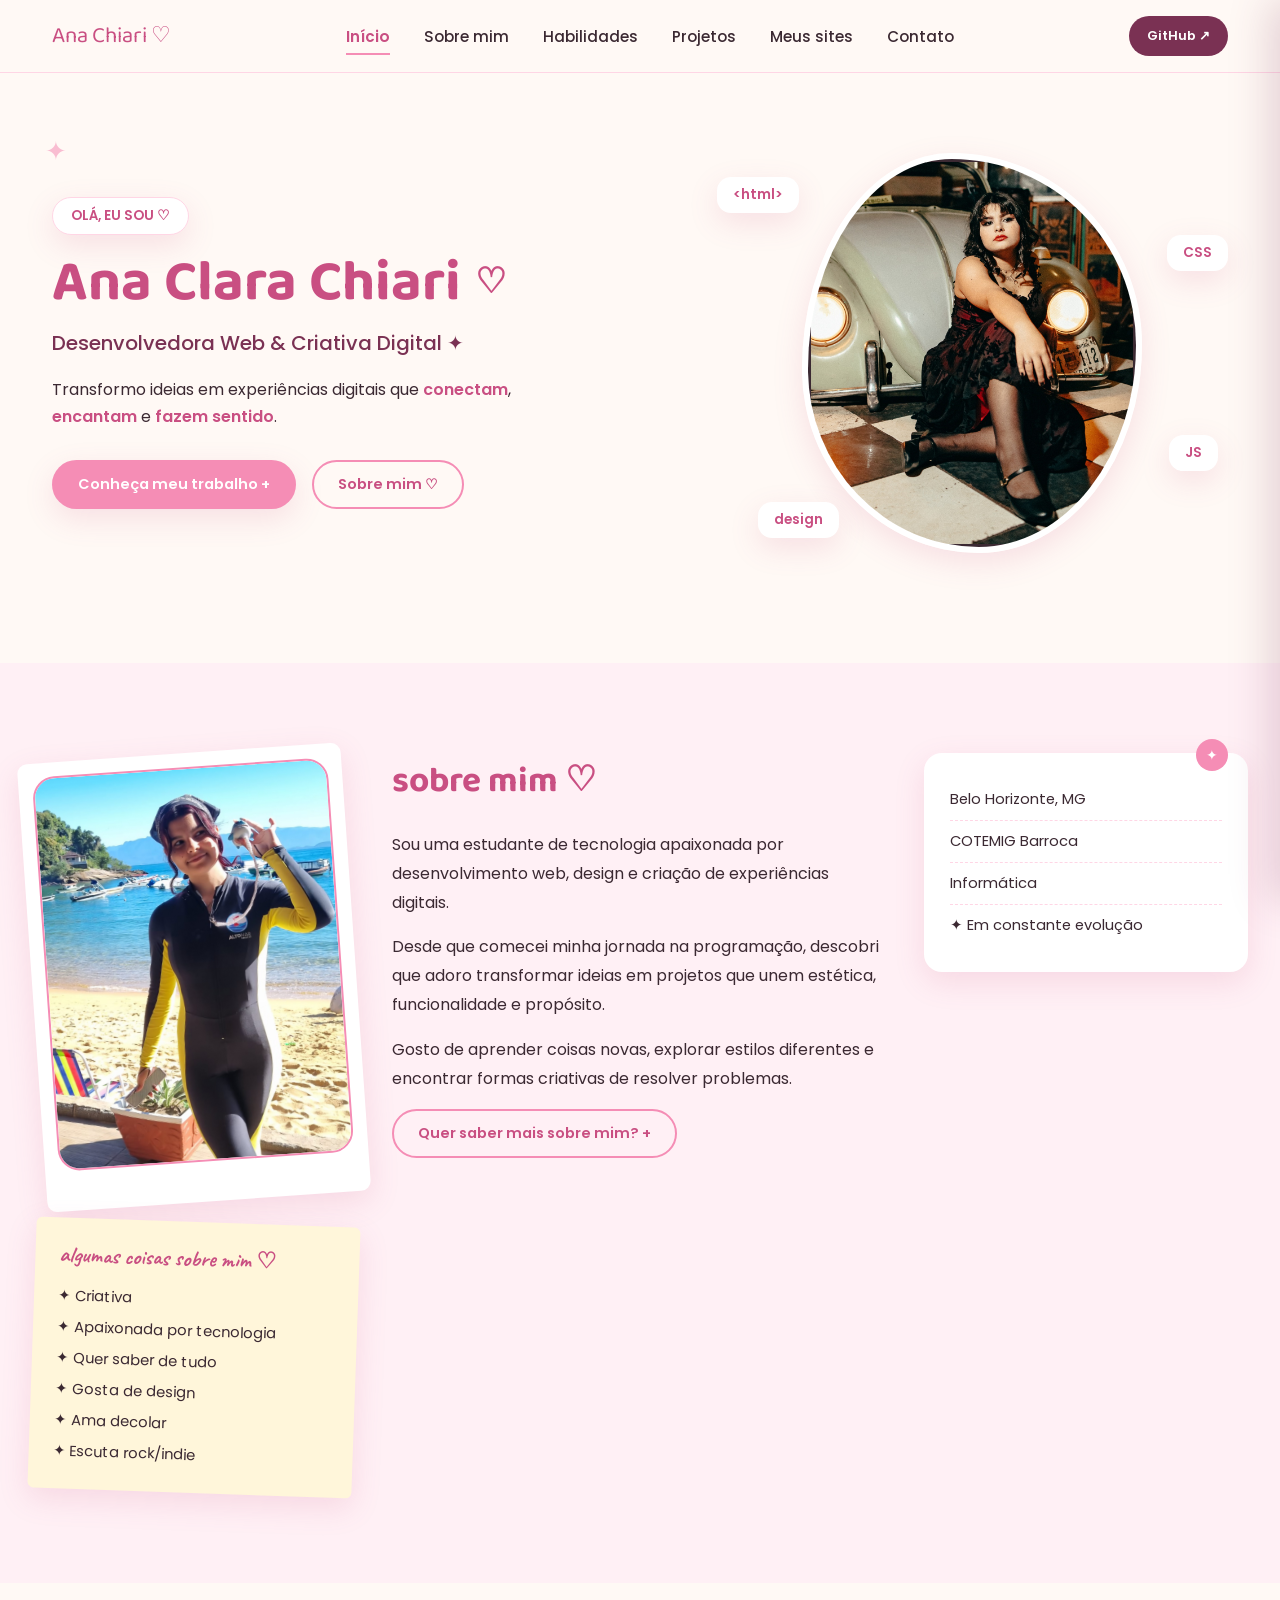
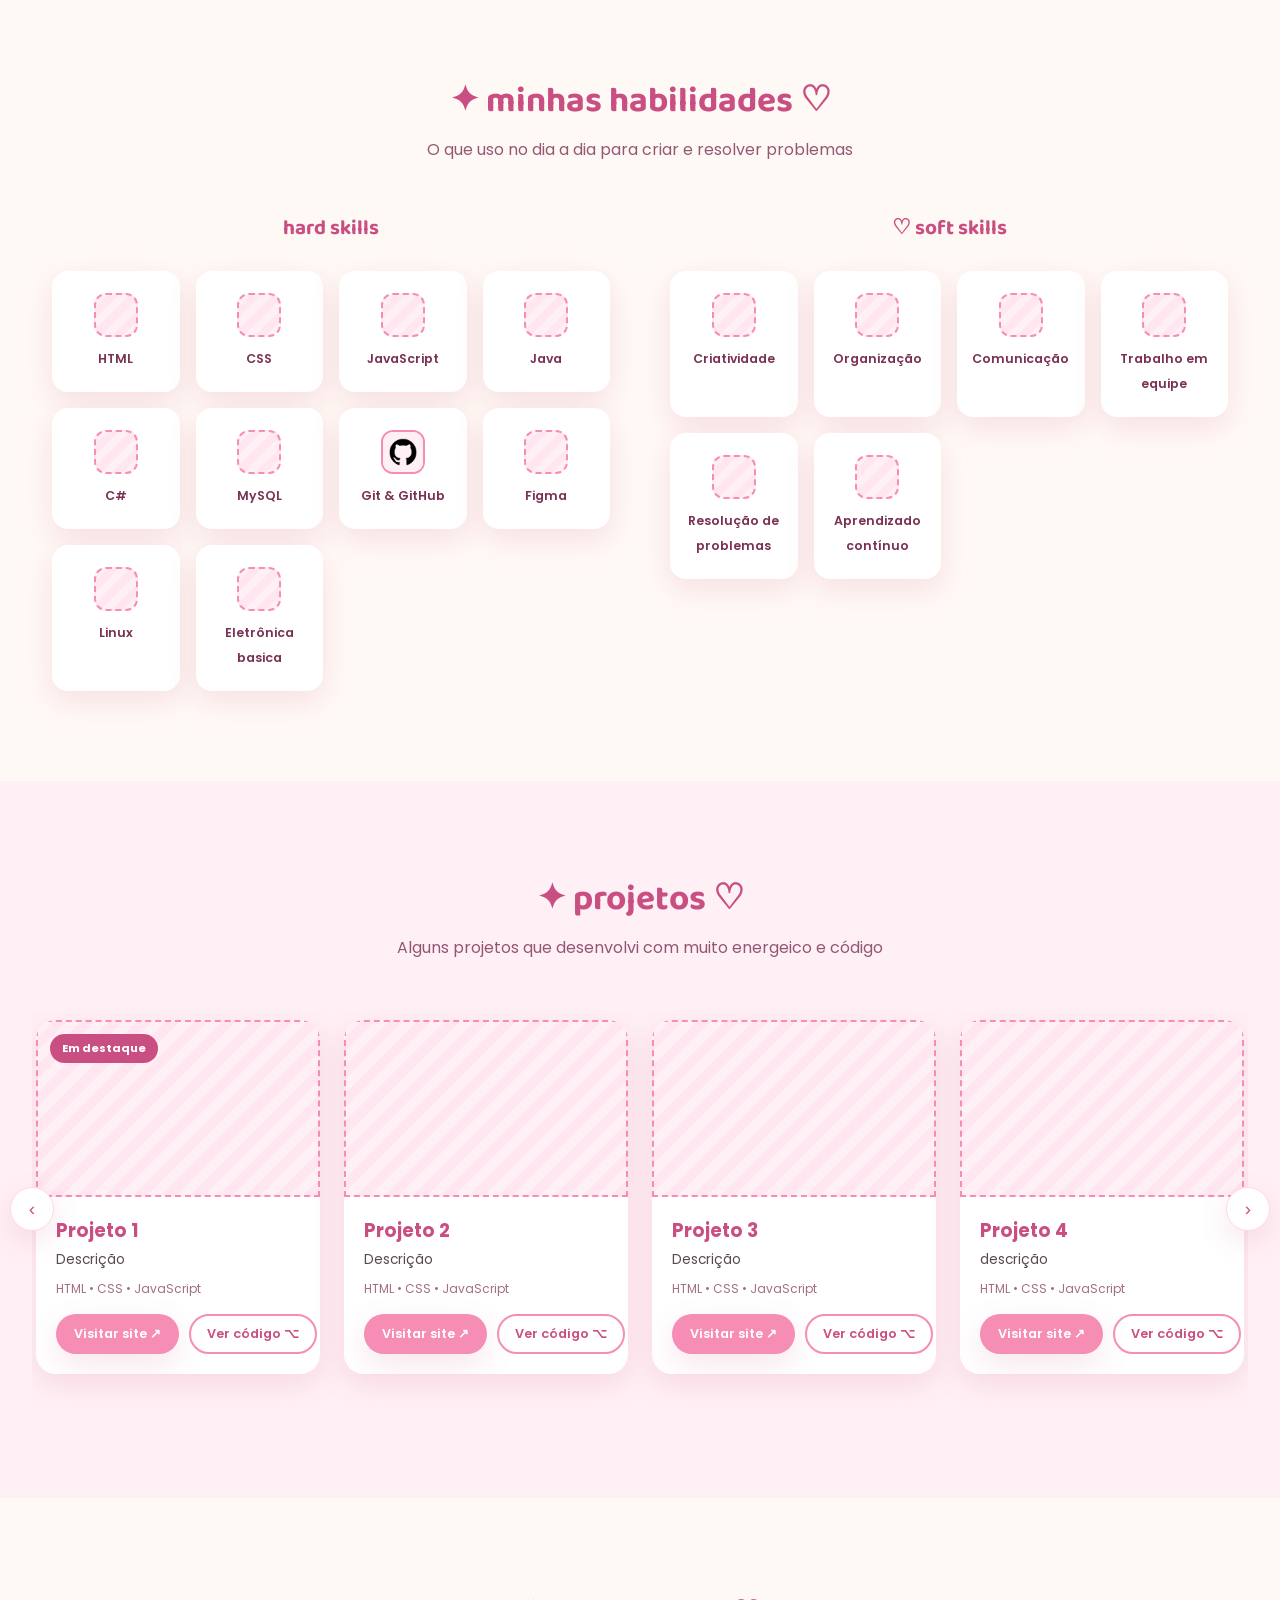
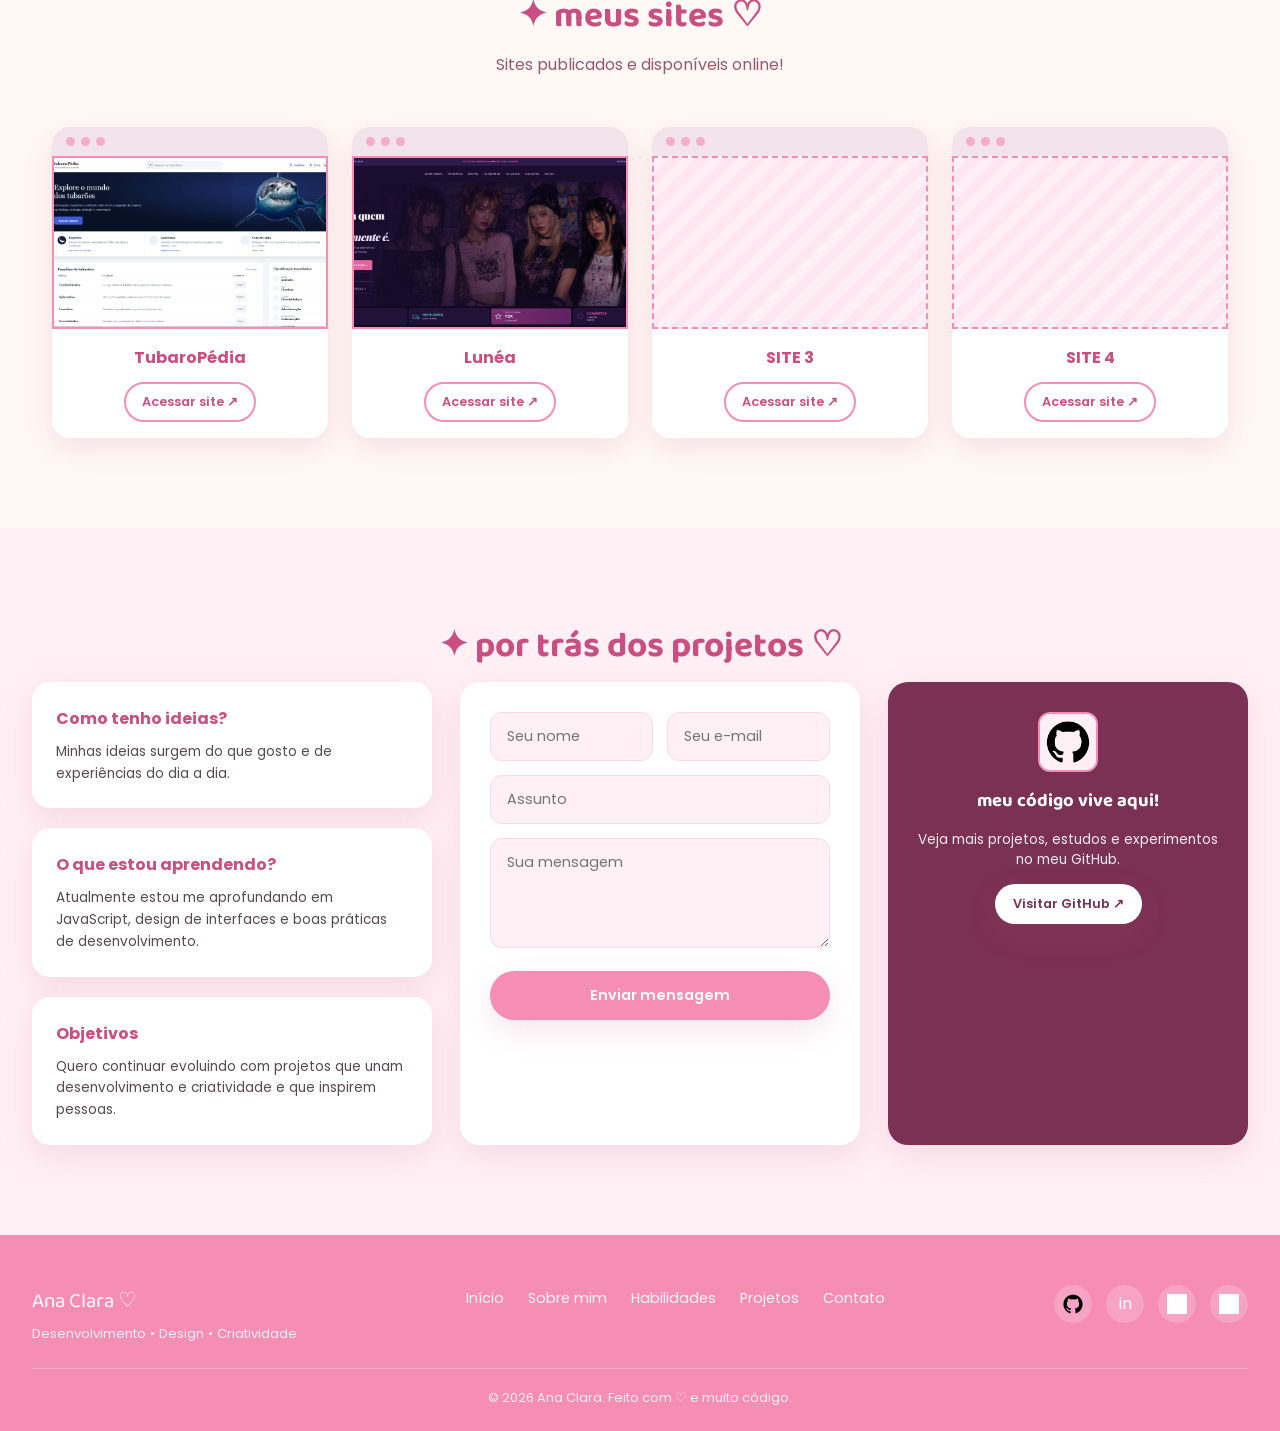
==== commit 62cbdc1c: "Add skill card for basic electronics" ====
--- a/index.html
+++ b/index.html
@@ -471,6 +471,7 @@
         <div class="skill-card"><div class="icon-box"><img class="user-img" src="github.webp" alt="Ícone Git e GitHub"></div><span>Git &amp; GitHub</span></div>
         <div class="skill-card"><div class="icon-box"><img class="user-img" src="" alt="Ícone Figma"></div><span>Figma</span></div>
         <div class="skill-card"><div class="icon-box"><img class="user-img" src="" alt="Ícone Linux"></div><span>Linux</span></div>
+        <div class="skill-card"><div class="icon-box"><img class="user-img" src="" alt="Ícone Eletrônica"></div><span>Eletrônica basica</span></div>
       </div>
     </div>
 
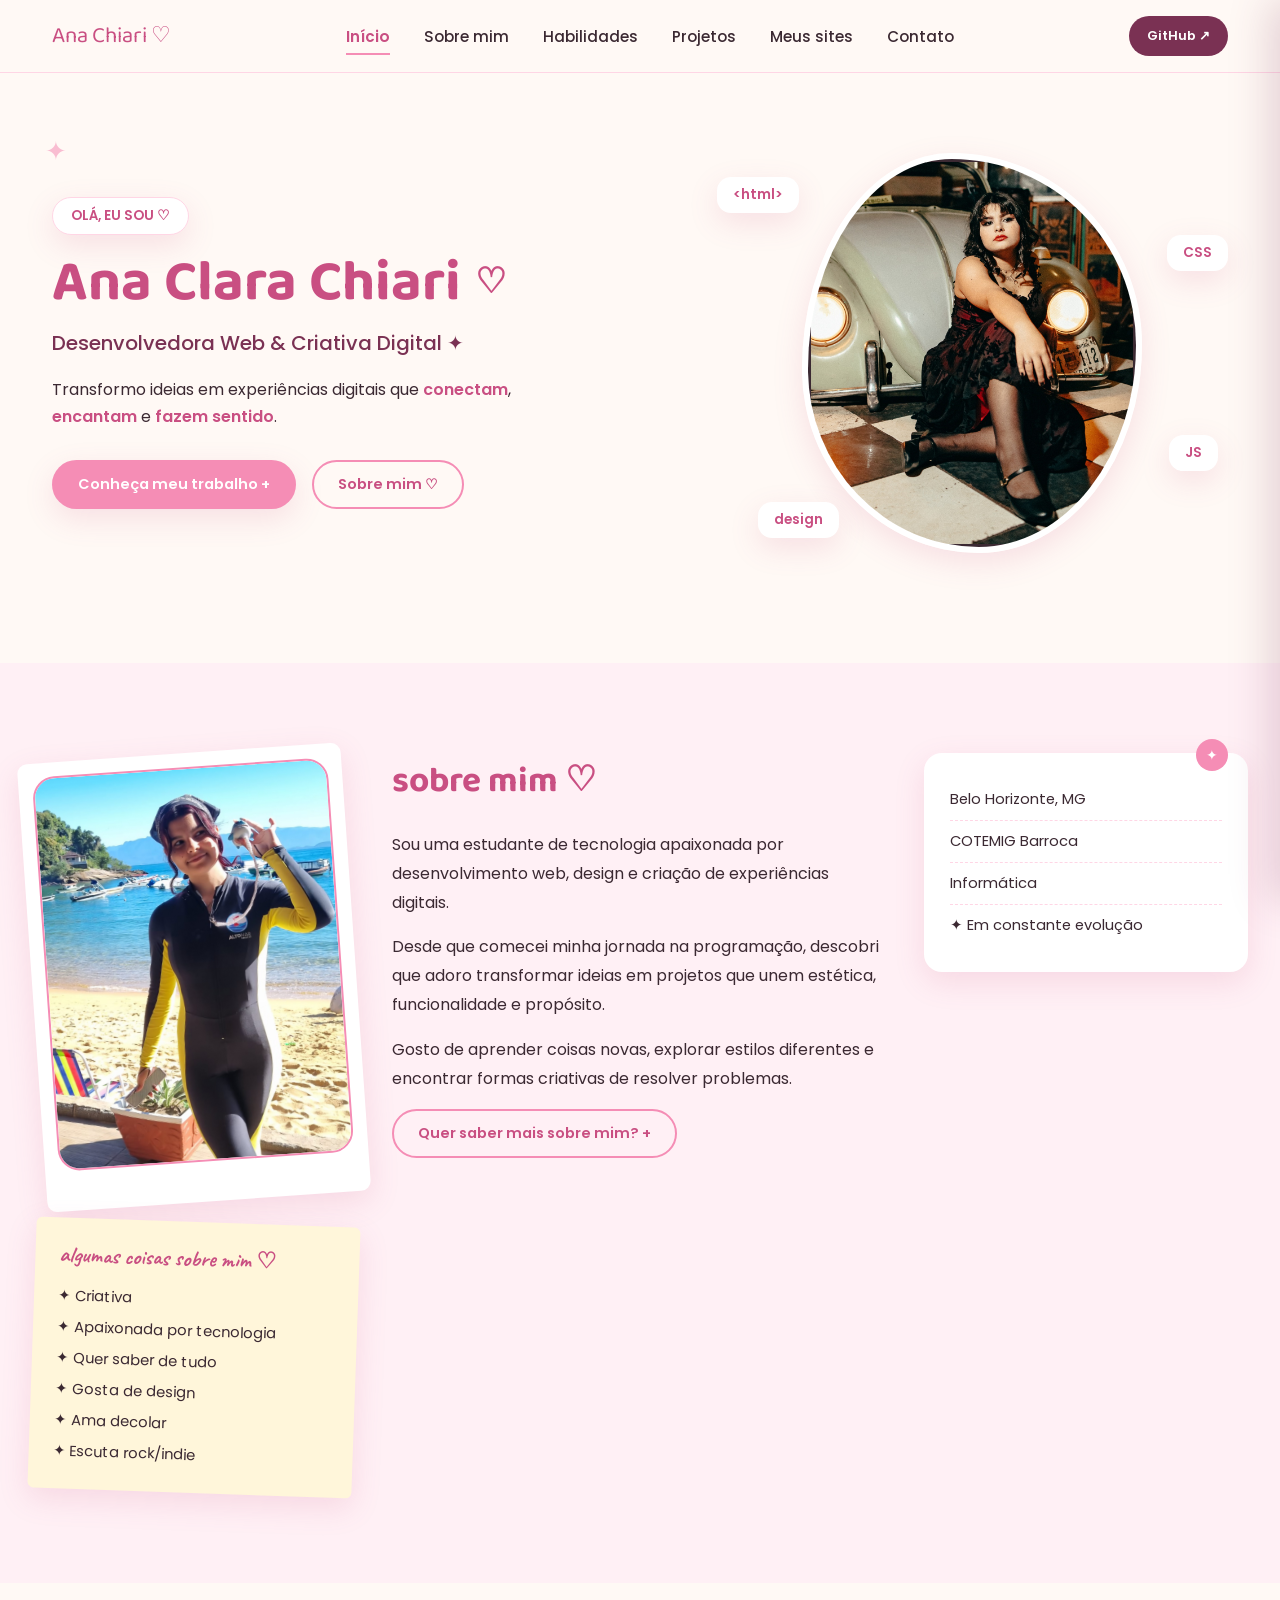
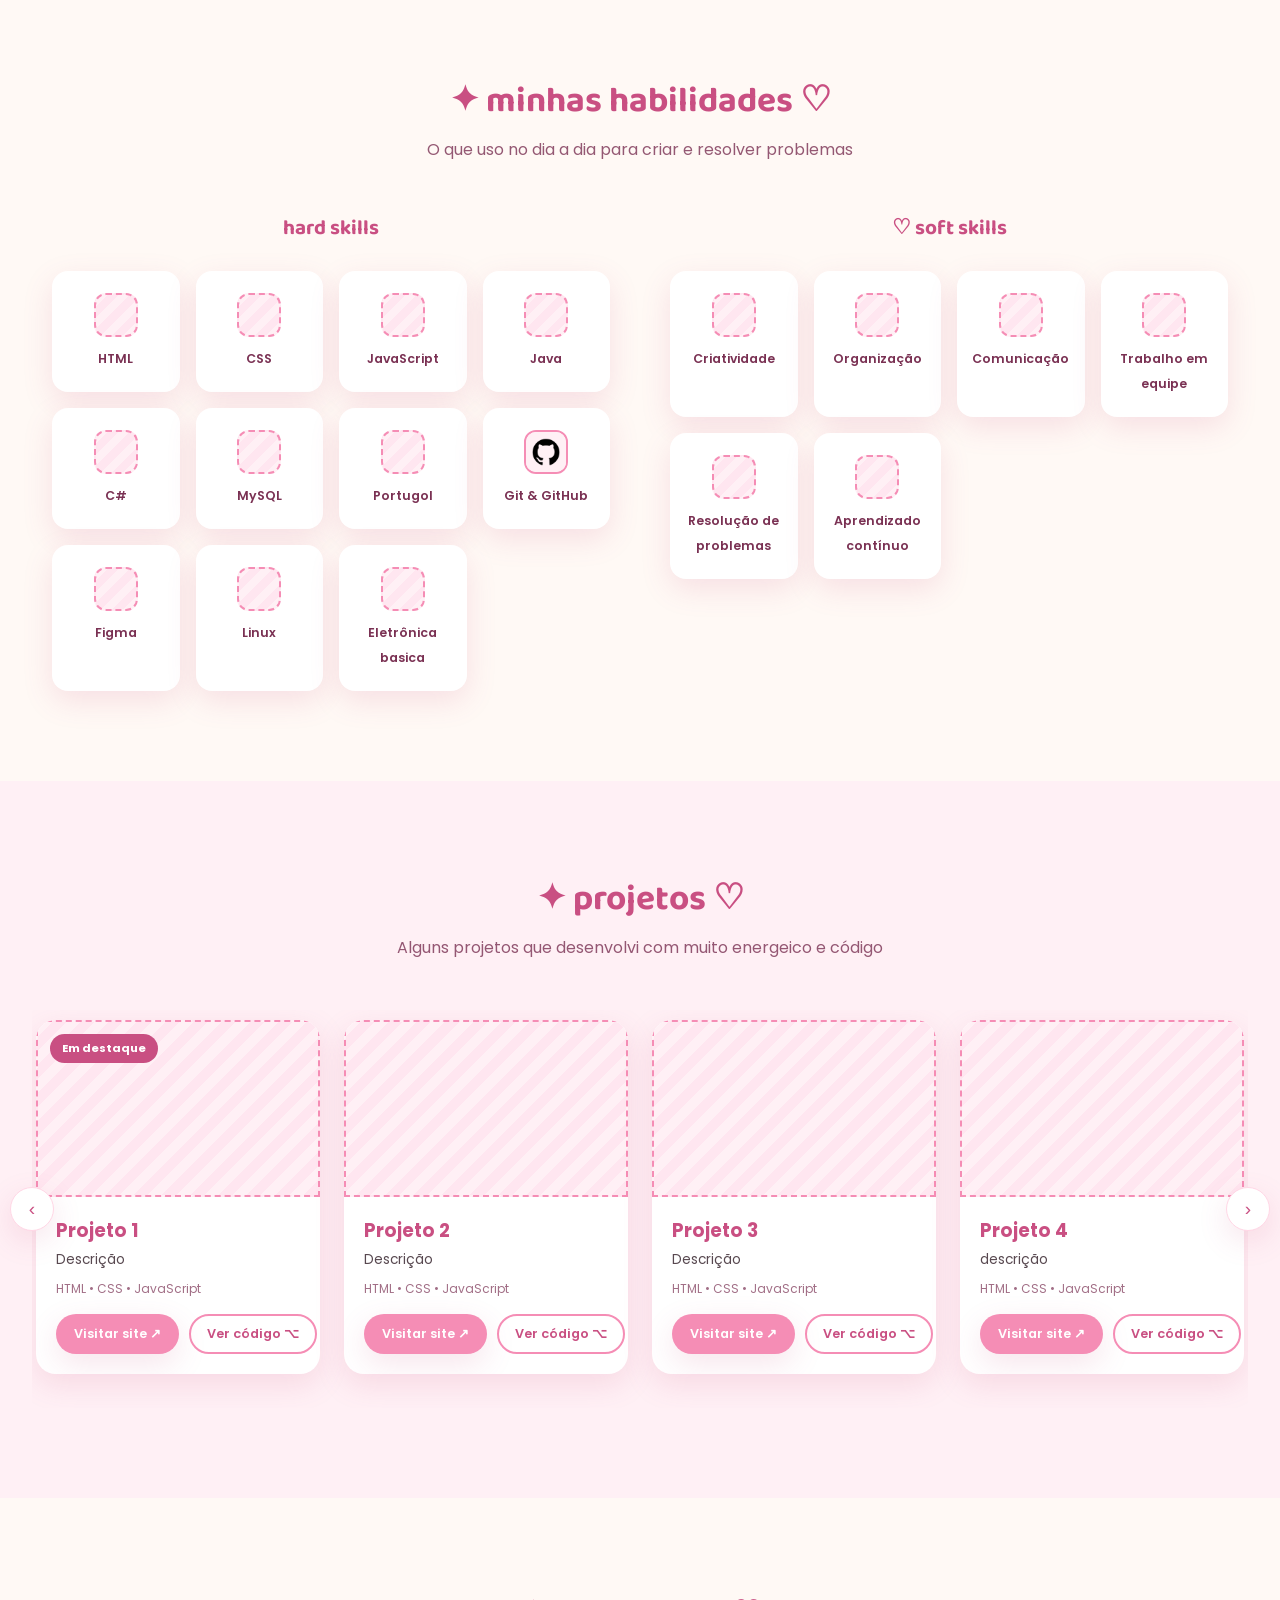
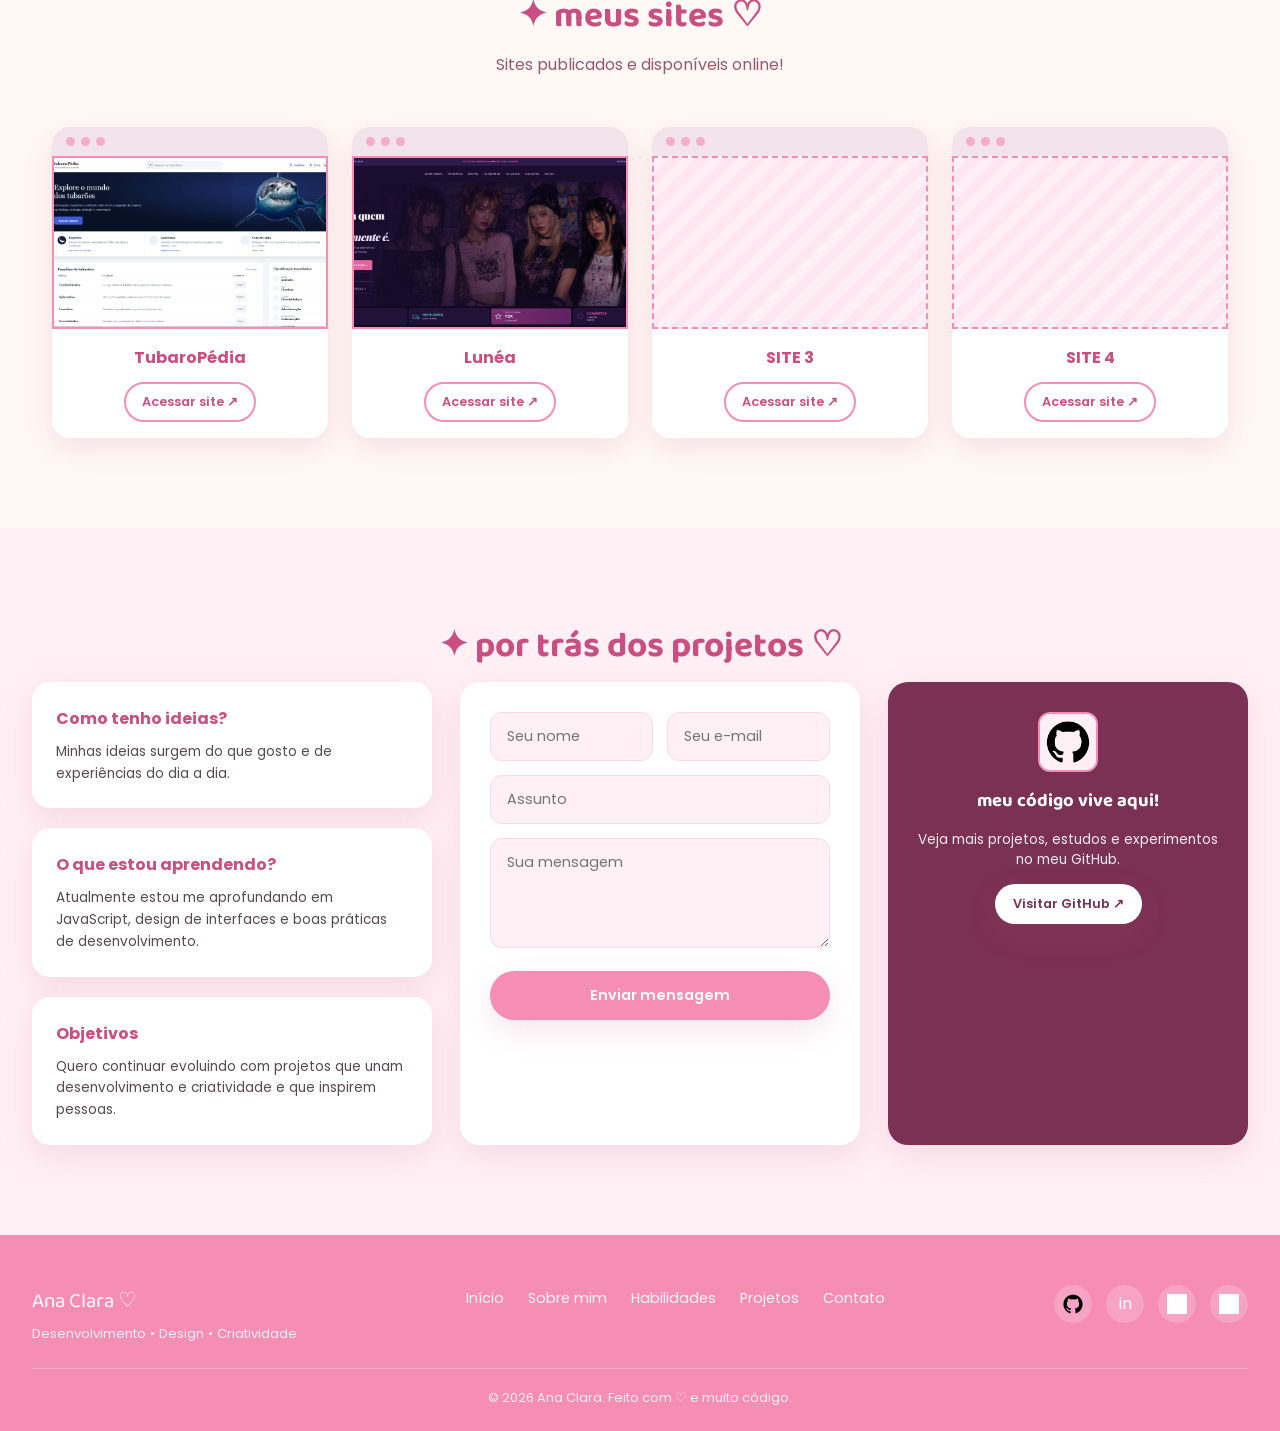
==== commit 59f98f2f: "Update index.html" ====
--- a/index.html
+++ b/index.html
@@ -468,6 +468,7 @@
         <div class="skill-card"><div class="icon-box"><img class="user-img" src="" alt="Ícone Java"></div><span>Java</span></div>
         <div class="skill-card"><div class="icon-box"><img class="user-img" src="" alt="Ícone C#"></div><span>C#</span></div>
         <div class="skill-card"><div class="icon-box"><img class="user-img" src="" alt="Ícone MySQL"></div><span>MySQL</span></div>
+        <div class="skill-card"><div class="icon-box"><img class="user-img" src="" alt="Ícone Portugol"></div><span>Portugol</span></div>
         <div class="skill-card"><div class="icon-box"><img class="user-img" src="github.webp" alt="Ícone Git e GitHub"></div><span>Git &amp; GitHub</span></div>
         <div class="skill-card"><div class="icon-box"><img class="user-img" src="" alt="Ícone Figma"></div><span>Figma</span></div>
         <div class="skill-card"><div class="icon-box"><img class="user-img" src="" alt="Ícone Linux"></div><span>Linux</span></div>
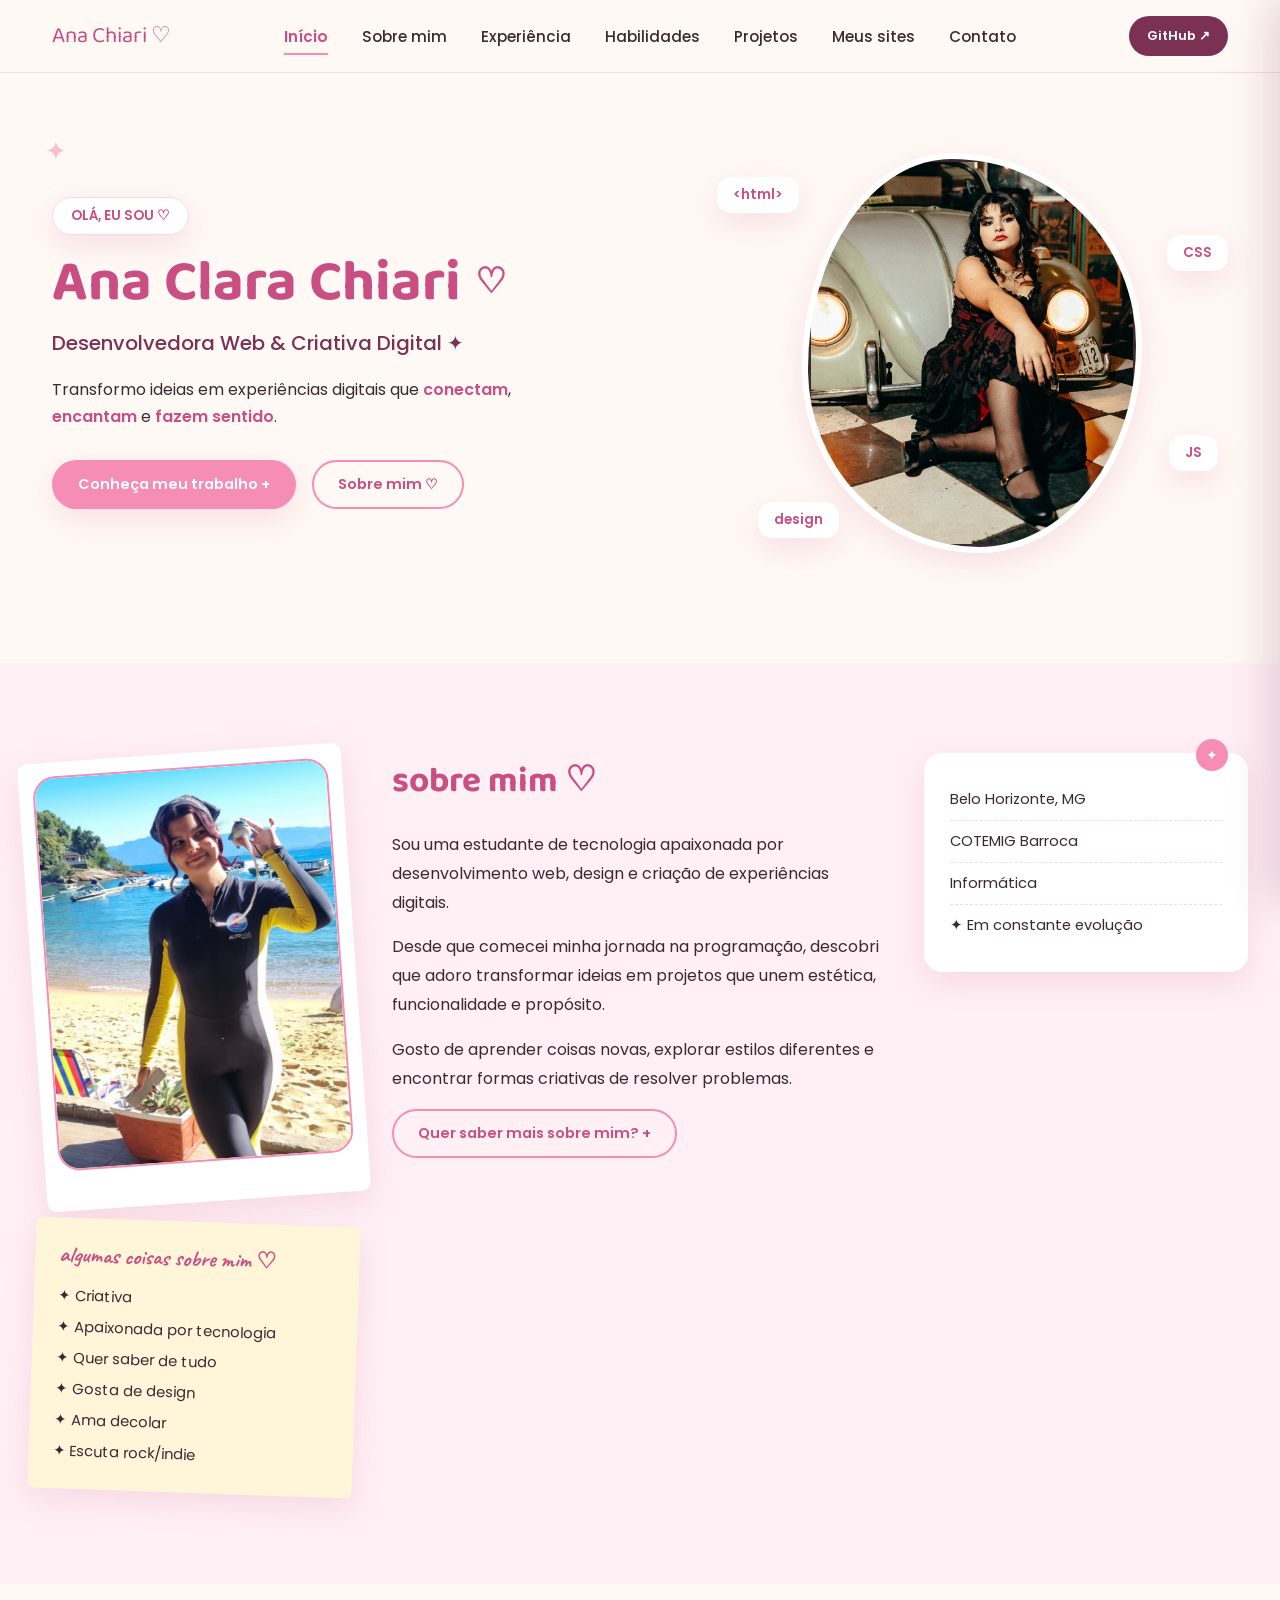
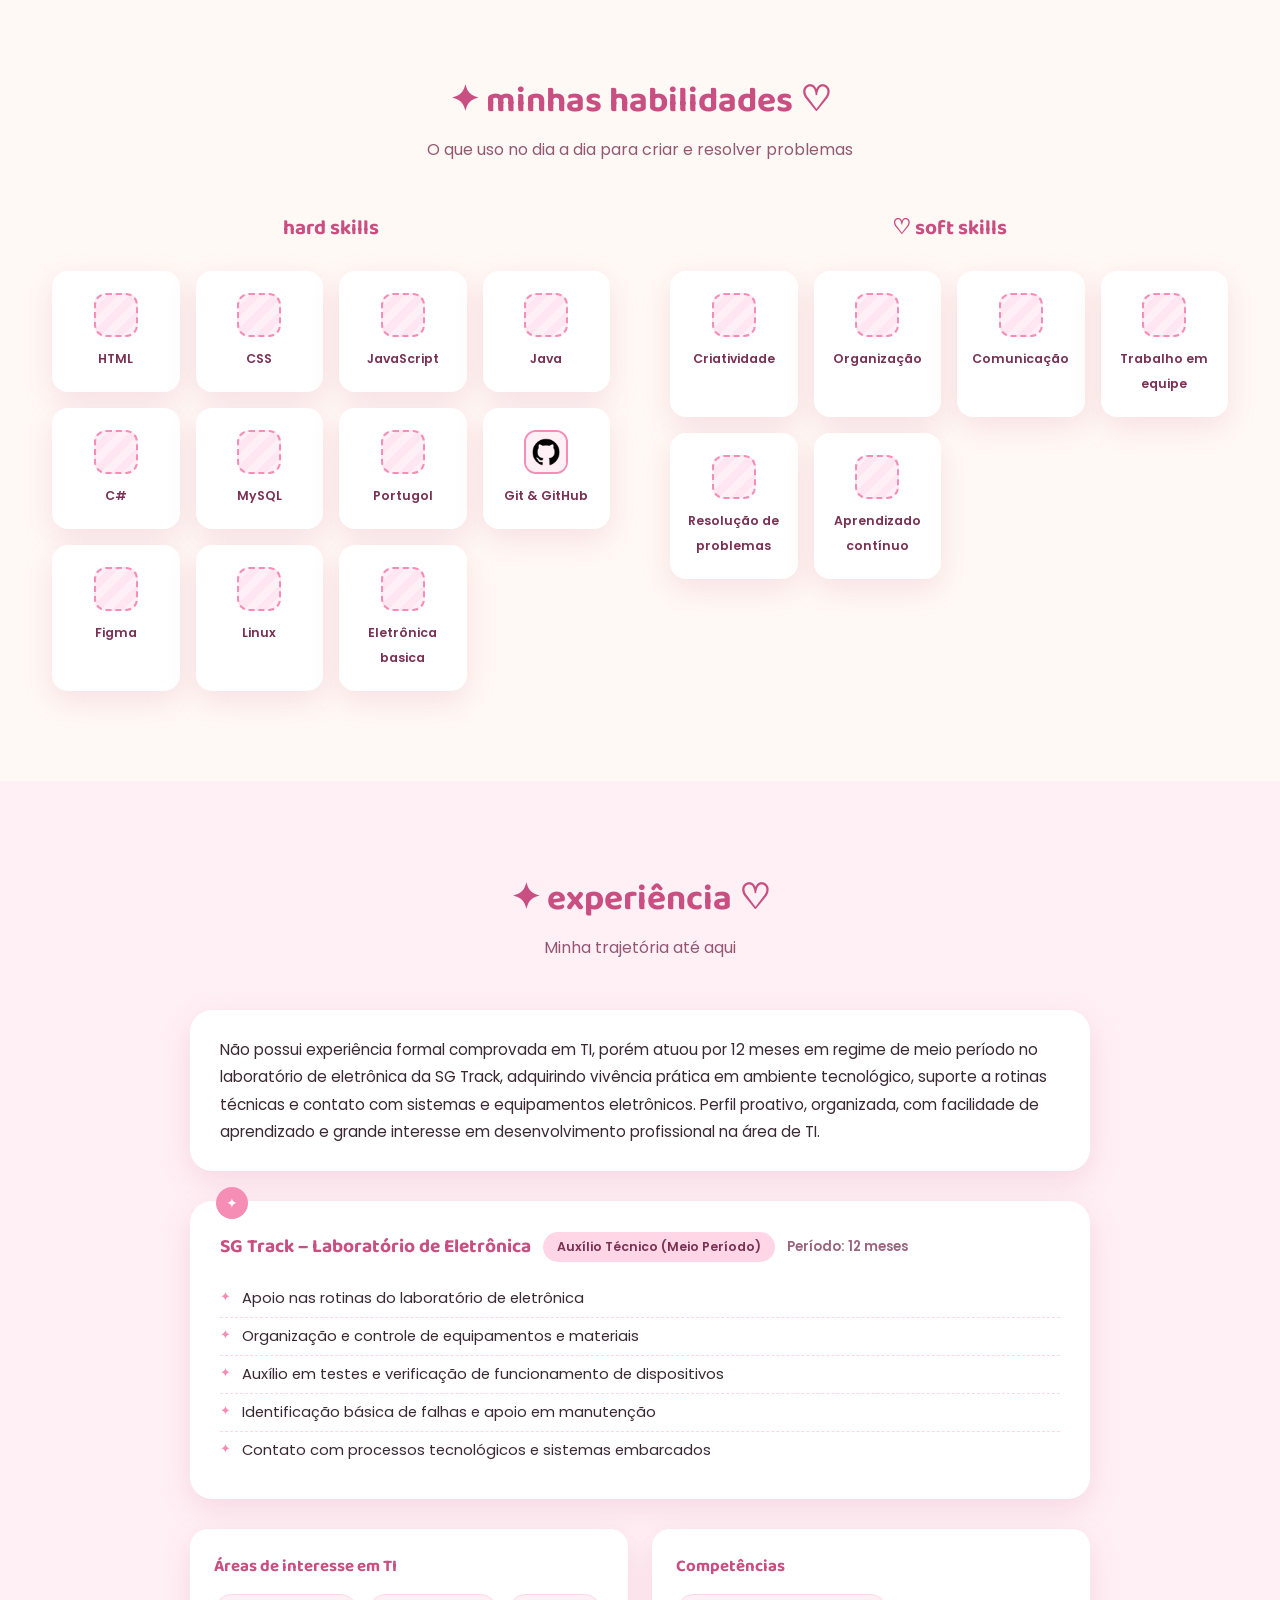
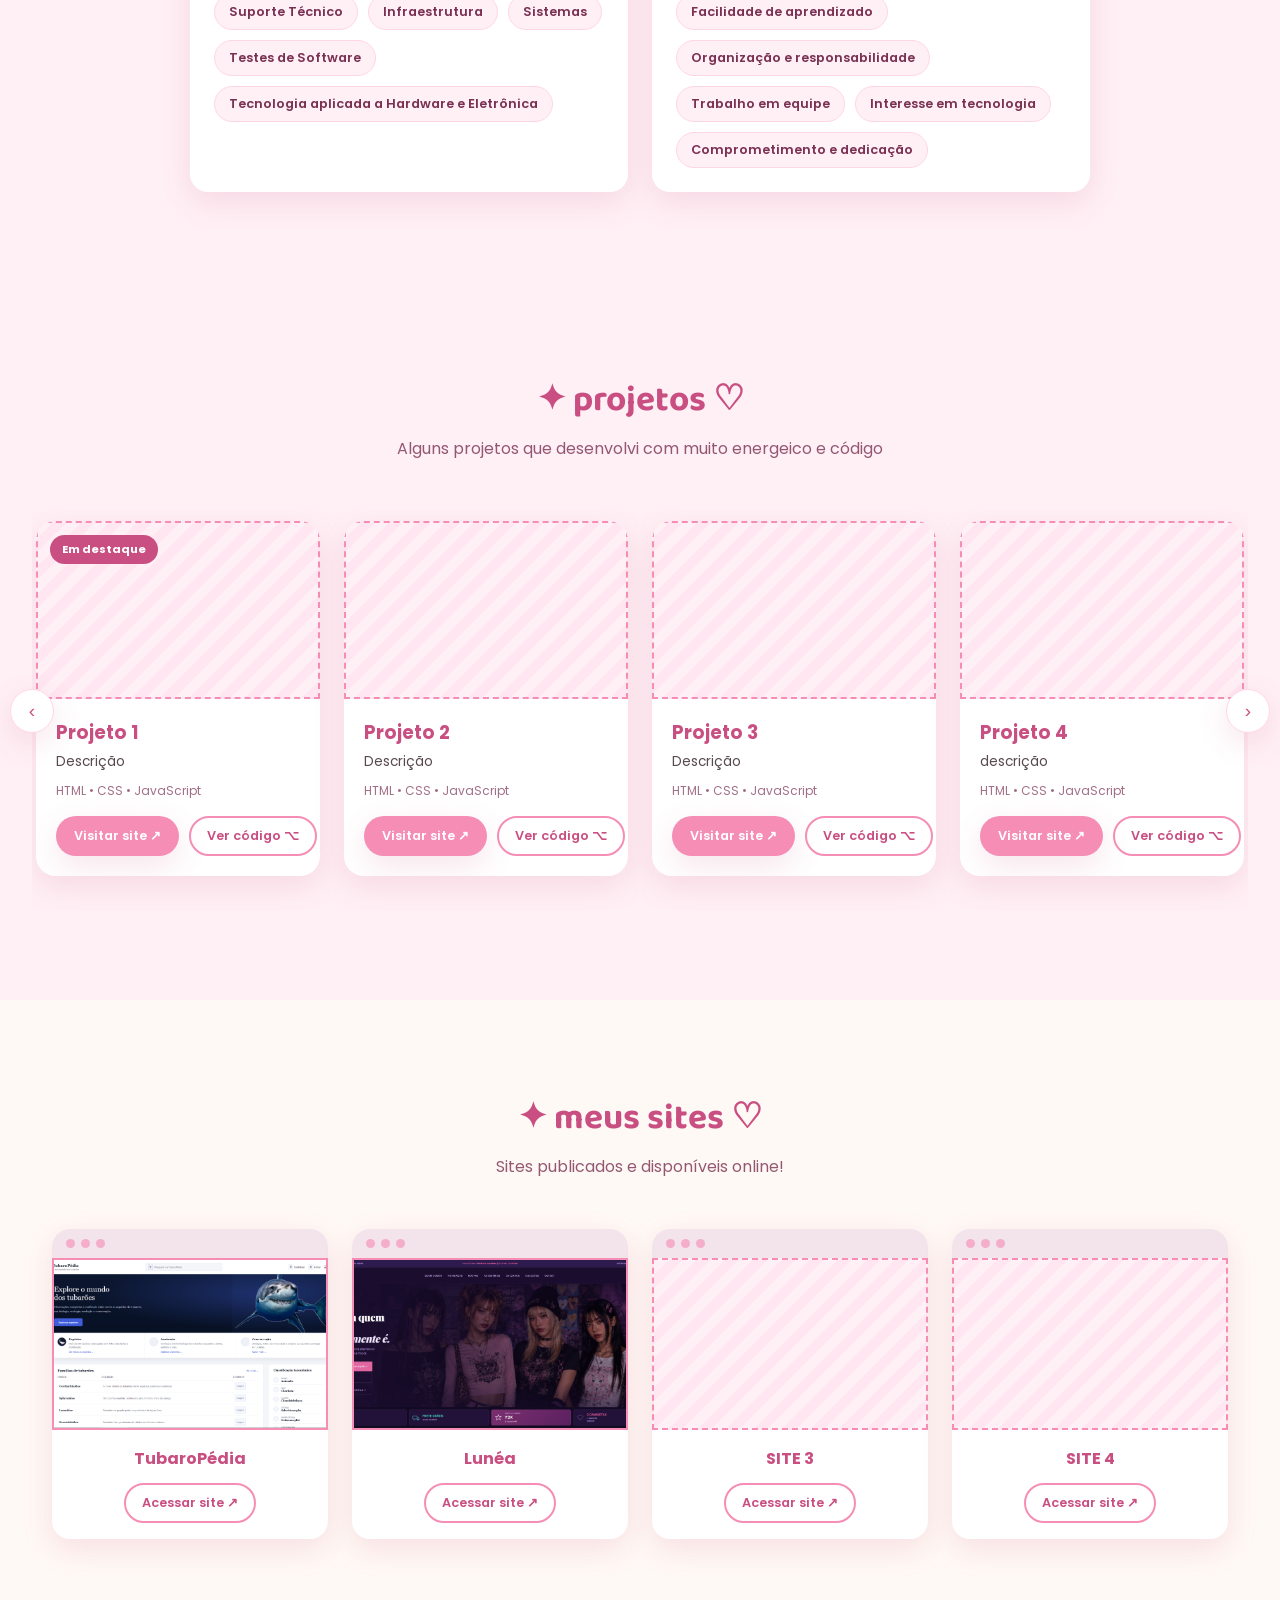
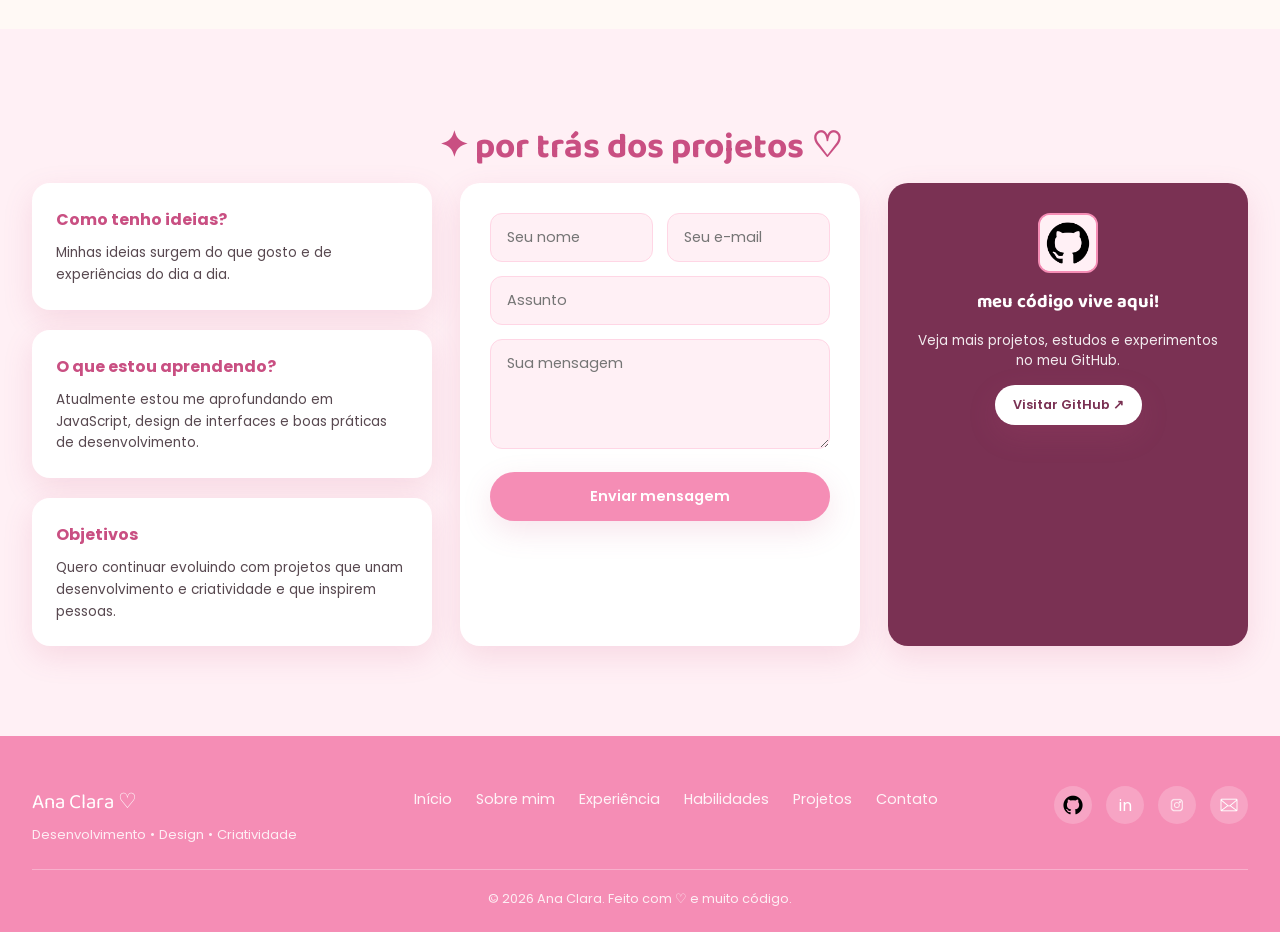
==== commit 94617e33: "Add files via upload" ====
--- a/index.html
+++ b/index.html
@@ -205,17 +205,37 @@
 
 
   .habilidades{padding:90px 32px; max-width:1240px; margin:0 auto;}
-  .skills-cols{display:grid; grid-template-columns:1fr 1fr; gap:60px;}
-  .skills-col h3{display:flex; align-items:center; gap:8px; justify-content:center; color:var(--rosa-escuro); font-size:1.3rem; margin-bottom:26px;}
-  .skills-grid{display:grid; grid-template-columns:repeat(4,1fr); gap:16px;}
-  .skill-card{
+  .colunas-habilidades{display:grid; grid-template-columns:1fr 1fr; gap:60px;}
+  .coluna-habilidades h3{display:flex; align-items:center; gap:8px; justify-content:center; color:var(--rosa-escuro); font-size:1.3rem; margin-bottom:26px;}
+  .grade-habilidades{display:grid; grid-template-columns:repeat(4,1fr); gap:16px; list-style:none; margin:0; padding:0;}
+  .cartao-habilidade{
     background:var(--branco); border-radius:16px; padding:20px 10px; text-align:center; box-shadow:var(--sombra);
     border:2px solid transparent; transition:transform .3s cubic-bezier(.34,1.56,.64,1), box-shadow .3s ease, border-color .3s ease;
   }
-  .skill-card:hover{transform:translateY(-8px); box-shadow:var(--sombra-hover); border-color:var(--rosa-principal);}
-  .skill-icon{font-size:1.9rem; margin-bottom:8px; display:inline-block; transition:transform .3s ease;}
-  .skill-card:hover .skill-icon{transform:scale(1.18) rotate(-6deg);}
-  .skill-card span{font-size:.78rem; font-weight:600; color:var(--vinho);}
+  .cartao-habilidade:hover{transform:translateY(-8px); box-shadow:var(--sombra-hover); border-color:var(--rosa-principal);}
+  .icone-habilidade{font-size:1.9rem; margin-bottom:8px; display:inline-block; transition:transform .3s ease;}
+  .cartao-habilidade:hover .icone-habilidade{transform:scale(1.18) rotate(-6deg);}
+  .cartao-habilidade span{font-size:.78rem; font-weight:600; color:var(--vinho);}
+
+
+  .experiencia{background:var(--rosa-muito-claro); padding:90px 32px;}
+  .experiencia-conteudo{max-width:900px; margin:0 auto;}
+  .experiencia-intro{background:var(--branco); border-radius:var(--radius); padding:26px 30px; box-shadow:var(--sombra); margin-bottom:30px;}
+  .experiencia-intro p{line-height:1.8; color:var(--texto); font-size:.95rem;}
+  .experiencia-cartao{background:var(--branco); border-radius:var(--radius); padding:30px; box-shadow:var(--sombra); margin-bottom:30px; position:relative;}
+  .experiencia-cartao::before{content:"✦"; position:absolute; top:-14px; left:26px; background:var(--rosa-principal); color:#fff; width:32px; height:32px; border-radius:50%; display:flex; align-items:center; justify-content:center; font-size:.9rem;}
+  .experiencia-cabecalho{display:flex; flex-wrap:wrap; align-items:center; gap:12px; margin-bottom:18px;}
+  .experiencia-cabecalho h3{font-family:var(--font-display); color:var(--rosa-escuro); font-size:1.2rem;}
+  .experiencia-cargo{background:var(--rosa-claro); color:var(--vinho); font-weight:600; font-size:.78rem; padding:6px 14px; border-radius:999px;}
+  .experiencia-periodo{color:var(--vinho); opacity:.75; font-size:.82rem; font-weight:600;}
+  .experiencia-lista li{padding:8px 0; padding-left:22px; position:relative; font-size:.92rem; color:var(--texto); border-bottom:1px dashed var(--rosa-claro);}
+  .experiencia-lista li:last-child{border-bottom:none;}
+  .experiencia-lista li::before{content:"✦"; position:absolute; left:0; color:var(--rosa-principal); font-size:.8rem;}
+  .experiencia-grid{display:grid; grid-template-columns:1fr 1fr; gap:24px;}
+  .experiencia-bloco{background:var(--branco); border-radius:18px; padding:24px; box-shadow:var(--sombra);}
+  .experiencia-bloco h4{font-family:var(--font-display); color:var(--rosa-escuro); font-size:1.05rem; margin-bottom:14px;}
+  .experiencia-tags{display:flex; flex-wrap:wrap; gap:10px;}
+  .experiencia-tags li{background:var(--rosa-muito-claro); color:var(--vinho); font-size:.8rem; font-weight:600; padding:8px 14px; border-radius:999px; border:1px solid var(--rosa-claro);}
 
 
   .projetos{background:var(--rosa-muito-claro); padding:90px 32px;}
@@ -304,11 +324,12 @@
   @media (max-width:1024px){
     .sobre-grid{grid-template-columns:1fr 1fr;}
     .info-card{grid-column:1/-1;}
-    .skills-grid{grid-template-columns:repeat(4,1fr);}
+    .grade-habilidades{grid-template-columns:repeat(4,1fr);}
     
     .sites-grid{grid-template-columns:repeat(2,1fr);}
     .por-tras-grid{grid-template-columns:1fr 1fr;}
     .form-card{grid-column:1/-1;}
+    .experiencia-grid{grid-template-columns:1fr;}
   }
 
   @media (max-width:840px){
@@ -321,8 +342,8 @@
     .hero-visual{order:-1; min-height:320px;}
     .hero-photo-frame{width:250px; height:300px;}
     .sobre-grid{grid-template-columns:1fr;}
-    .skills-cols{grid-template-columns:1fr; gap:40px;}
-    .skills-grid{grid-template-columns:repeat(3,1fr);}
+    .colunas-habilidades{grid-template-columns:1fr; gap:40px;}
+    .grade-habilidades{grid-template-columns:repeat(3,1fr);}
     
     .carousel-arrow{display:none;}
     .sites-grid{grid-template-columns:1fr 1fr;}
@@ -336,7 +357,7 @@
     .hero{padding:30px 20px 60px;}
     .hero h1{font-size:2.1rem;}
     .sobre-mim, .habilidades, .projetos, .meus-sites, .por-tras{padding:60px 20px;}
-    .skills-grid{grid-template-columns:repeat(2,1fr);}
+    .grade-habilidades{grid-template-columns:repeat(2,1fr);}
     .sites-grid{grid-template-columns:1fr;}
     .form-row{grid-template-columns:1fr;}
     .btn{padding:11px 20px; font-size:.85rem;}
@@ -353,6 +374,7 @@
       <ul>
         <li><a href="#inicio" class="active">Início</a></li>
         <li><a href="#sobre">Sobre mim</a></li>
+        <li><a href="#experiencia">Experiência</a></li>
         <li><a href="#habilidades">Habilidades</a></li>
         <li><a href="#projetos">Projetos</a></li>
         <li><a href="#sites">Meus sites</a></li>
@@ -371,6 +393,7 @@
   <ul>
     <li><a href="#inicio">Início</a></li>
     <li><a href="#sobre">Sobre mim</a></li>
+    <li><a href="#experiencia">Experiência</a></li>
     <li><a href="#habilidades">Habilidades</a></li>
     <li><a href="#projetos">Projetos</a></li>
     <li><a href="#sites">Meus sites</a></li>
@@ -458,33 +481,83 @@
   <h2 class="section-title">✦ minhas habilidades ♡</h2>
   <p class="section-sub">O que uso no dia a dia para criar e resolver problemas</p>
 
-  <div class="skills-cols">
-    <div class="skills-col" data-aos="fade-up">
+  <div class="colunas-habilidades">
+    <div class="coluna-habilidades" data-aos="fade-up">
       <h3><img class="icon-inline" src="" alt="Ícone hard skills"> hard skills</h3>
-      <div class="skills-grid">
-        <div class="skill-card"><div class="icon-box"><img class="user-img" src="" alt="Ícone HTML"></div><span>HTML</span></div>
-        <div class="skill-card"><div class="icon-box"><img class="user-img" src="" alt="Ícone CSS"></div><span>CSS</span></div>
-        <div class="skill-card"><div class="icon-box"><img class="user-img" src="" alt="Ícone JavaScript"></div><span>JavaScript</span></div>
-        <div class="skill-card"><div class="icon-box"><img class="user-img" src="" alt="Ícone Java"></div><span>Java</span></div>
-        <div class="skill-card"><div class="icon-box"><img class="user-img" src="" alt="Ícone C#"></div><span>C#</span></div>
-        <div class="skill-card"><div class="icon-box"><img class="user-img" src="" alt="Ícone MySQL"></div><span>MySQL</span></div>
-        <div class="skill-card"><div class="icon-box"><img class="user-img" src="" alt="Ícone Portugol"></div><span>Portugol</span></div>
-        <div class="skill-card"><div class="icon-box"><img class="user-img" src="github.webp" alt="Ícone Git e GitHub"></div><span>Git &amp; GitHub</span></div>
-        <div class="skill-card"><div class="icon-box"><img class="user-img" src="" alt="Ícone Figma"></div><span>Figma</span></div>
-        <div class="skill-card"><div class="icon-box"><img class="user-img" src="" alt="Ícone Linux"></div><span>Linux</span></div>
-        <div class="skill-card"><div class="icon-box"><img class="user-img" src="" alt="Ícone Eletrônica"></div><span>Eletrônica basica</span></div>
-      </div>
-    </div>
-
-    <div class="skills-col" data-aos="fade-up" data-aos-delay="100">
+      <ul class="grade-habilidades">
+        <li class="cartao-habilidade"><div class="icon-box"><img class="user-img" src="" alt="Ícone HTML"></div><span>HTML</span></li>
+        <li class="cartao-habilidade"><div class="icon-box"><img class="user-img" src="" alt="Ícone CSS"></div><span>CSS</span></li>
+        <li class="cartao-habilidade"><div class="icon-box"><img class="user-img" src="" alt="Ícone JavaScript"></div><span>JavaScript</span></li>
+        <li class="cartao-habilidade"><div class="icon-box"><img class="user-img" src="" alt="Ícone Java"></div><span>Java</span></li>
+        <li class="cartao-habilidade"><div class="icon-box"><img class="user-img" src="" alt="Ícone C#"></div><span>C#</span></li>
+        <li class="cartao-habilidade"><div class="icon-box"><img class="user-img" src="" alt="Ícone MySQL"></div><span>MySQL</span></li>
+        <li class="cartao-habilidade"><div class="icon-box"><img class="user-img" src="" alt="Ícone Portugol"></div><span>Portugol</span></li>
+        <li class="cartao-habilidade"><div class="icon-box"><img class="user-img" src="github.webp" alt="Ícone Git e GitHub"></div><span>Git &amp; GitHub</span></li>
+        <li class="cartao-habilidade"><div class="icon-box"><img class="user-img" src="" alt="Ícone Figma"></div><span>Figma</span></li>
+        <li class="cartao-habilidade"><div class="icon-box"><img class="user-img" src="" alt="Ícone Linux"></div><span>Linux</span></li>
+        <li class="cartao-habilidade"><div class="icon-box"><img class="user-img" src="" alt="Ícone Eletrônica"></div><span>Eletrônica basica</span></li>
+      </ul>
+    </div>
+
+    <div class="coluna-habilidades" data-aos="fade-up" data-aos-delay="100">
       <h3>♡ soft skills</h3>
-      <div class="skills-grid">
-        <div class="skill-card"><div class="icon-box"><img class="user-img" src="" alt="Ícone Criatividade"></div><span>Criatividade</span></div>
-        <div class="skill-card"><div class="icon-box"><img class="user-img" src="" alt="Ícone Organização"></div><span>Organização</span></div>
-        <div class="skill-card"><div class="icon-box"><img class="user-img" src="" alt="Ícone Comunicação"></div><span>Comunicação</span></div>
-        <div class="skill-card"><div class="icon-box"><img class="user-img" src="" alt="Ícone Trabalho em equipe"></div><span>Trabalho em equipe</span></div>
-        <div class="skill-card"><div class="icon-box"><img class="user-img" src="" alt="Ícone Resolução de problemas"></div><span>Resolução de problemas</span></div>
-        <div class="skill-card"><div class="icon-box"><img class="user-img" src="" alt="Ícone Aprendizado contínuo"></div><span>Aprendizado contínuo</span></div>
+      <ul class="grade-habilidades">
+        <li class="cartao-habilidade"><div class="icon-box"><img class="user-img" src="" alt="Ícone Criatividade"></div><span>Criatividade</span></li>
+        <li class="cartao-habilidade"><div class="icon-box"><img class="user-img" src="" alt="Ícone Organização"></div><span>Organização</span></li>
+        <li class="cartao-habilidade"><div class="icon-box"><img class="user-img" src="" alt="Ícone Comunicação"></div><span>Comunicação</span></li>
+        <li class="cartao-habilidade"><div class="icon-box"><img class="user-img" src="" alt="Ícone Trabalho em equipe"></div><span>Trabalho em equipe</span></li>
+        <li class="cartao-habilidade"><div class="icon-box"><img class="user-img" src="" alt="Ícone Resolução de problemas"></div><span>Resolução de problemas</span></li>
+        <li class="cartao-habilidade"><div class="icon-box"><img class="user-img" src="" alt="Ícone Aprendizado contínuo"></div><span>Aprendizado contínuo</span></li>
+      </ul>
+    </div>
+  </div>
+</section>
+
+
+<section id="experiencia" class="experiencia">
+  <h2 class="section-title">✦ experiência ♡</h2>
+  <p class="section-sub">Minha trajetória até aqui</p>
+
+  <div class="experiencia-conteudo">
+    <div class="experiencia-intro" data-aos="fade-up">
+      <p>Não possui experiência formal comprovada em TI, porém atuou por 12 meses em regime de meio período no laboratório de eletrônica da SG Track, adquirindo vivência prática em ambiente tecnológico, suporte a rotinas técnicas e contato com sistemas e equipamentos eletrônicos. Perfil proativo, organizada, com facilidade de aprendizado e grande interesse em desenvolvimento profissional na área de TI.</p>
+    </div>
+
+    <div class="experiencia-cartao" data-aos="fade-up">
+      <div class="experiencia-cabecalho">
+        <h3>SG Track – Laboratório de Eletrônica</h3>
+        <span class="experiencia-cargo">Auxílio Técnico (Meio Período)</span>
+        <span class="experiencia-periodo">Período: 12 meses</span>
+      </div>
+      <ul class="experiencia-lista">
+        <li>Apoio nas rotinas do laboratório de eletrônica</li>
+        <li>Organização e controle de equipamentos e materiais</li>
+        <li>Auxílio em testes e verificação de funcionamento de dispositivos</li>
+        <li>Identificação básica de falhas e apoio em manutenção</li>
+        <li>Contato com processos tecnológicos e sistemas embarcados</li>
+      </ul>
+    </div>
+
+    <div class="experiencia-grid">
+      <div class="experiencia-bloco" data-aos="fade-up">
+        <h4>Áreas de interesse em TI</h4>
+        <ul class="experiencia-tags">
+          <li>Suporte Técnico</li>
+          <li>Infraestrutura</li>
+          <li>Sistemas</li>
+          <li>Testes de Software</li>
+          <li>Tecnologia aplicada a Hardware e Eletrônica</li>
+        </ul>
+      </div>
+      <div class="experiencia-bloco" data-aos="fade-up" data-aos-delay="100">
+        <h4>Competências</h4>
+        <ul class="experiencia-tags">
+          <li>Facilidade de aprendizado</li>
+          <li>Organização e responsabilidade</li>
+          <li>Trabalho em equipe</li>
+          <li>Interesse em tecnologia</li>
+          <li>Comprometimento e dedicação</li>
+        </ul>
       </div>
     </div>
   </div>
@@ -689,6 +762,7 @@
       <ul>
         <li><a href="#inicio">Início</a></li>
         <li><a href="#sobre">Sobre mim</a></li>
+        <li><a href="#experiencia">Experiência</a></li>
         <li><a href="#habilidades">Habilidades</a></li>
         <li><a href="#projetos">Projetos</a></li>
         <li><a href="#contato">Contato</a></li>
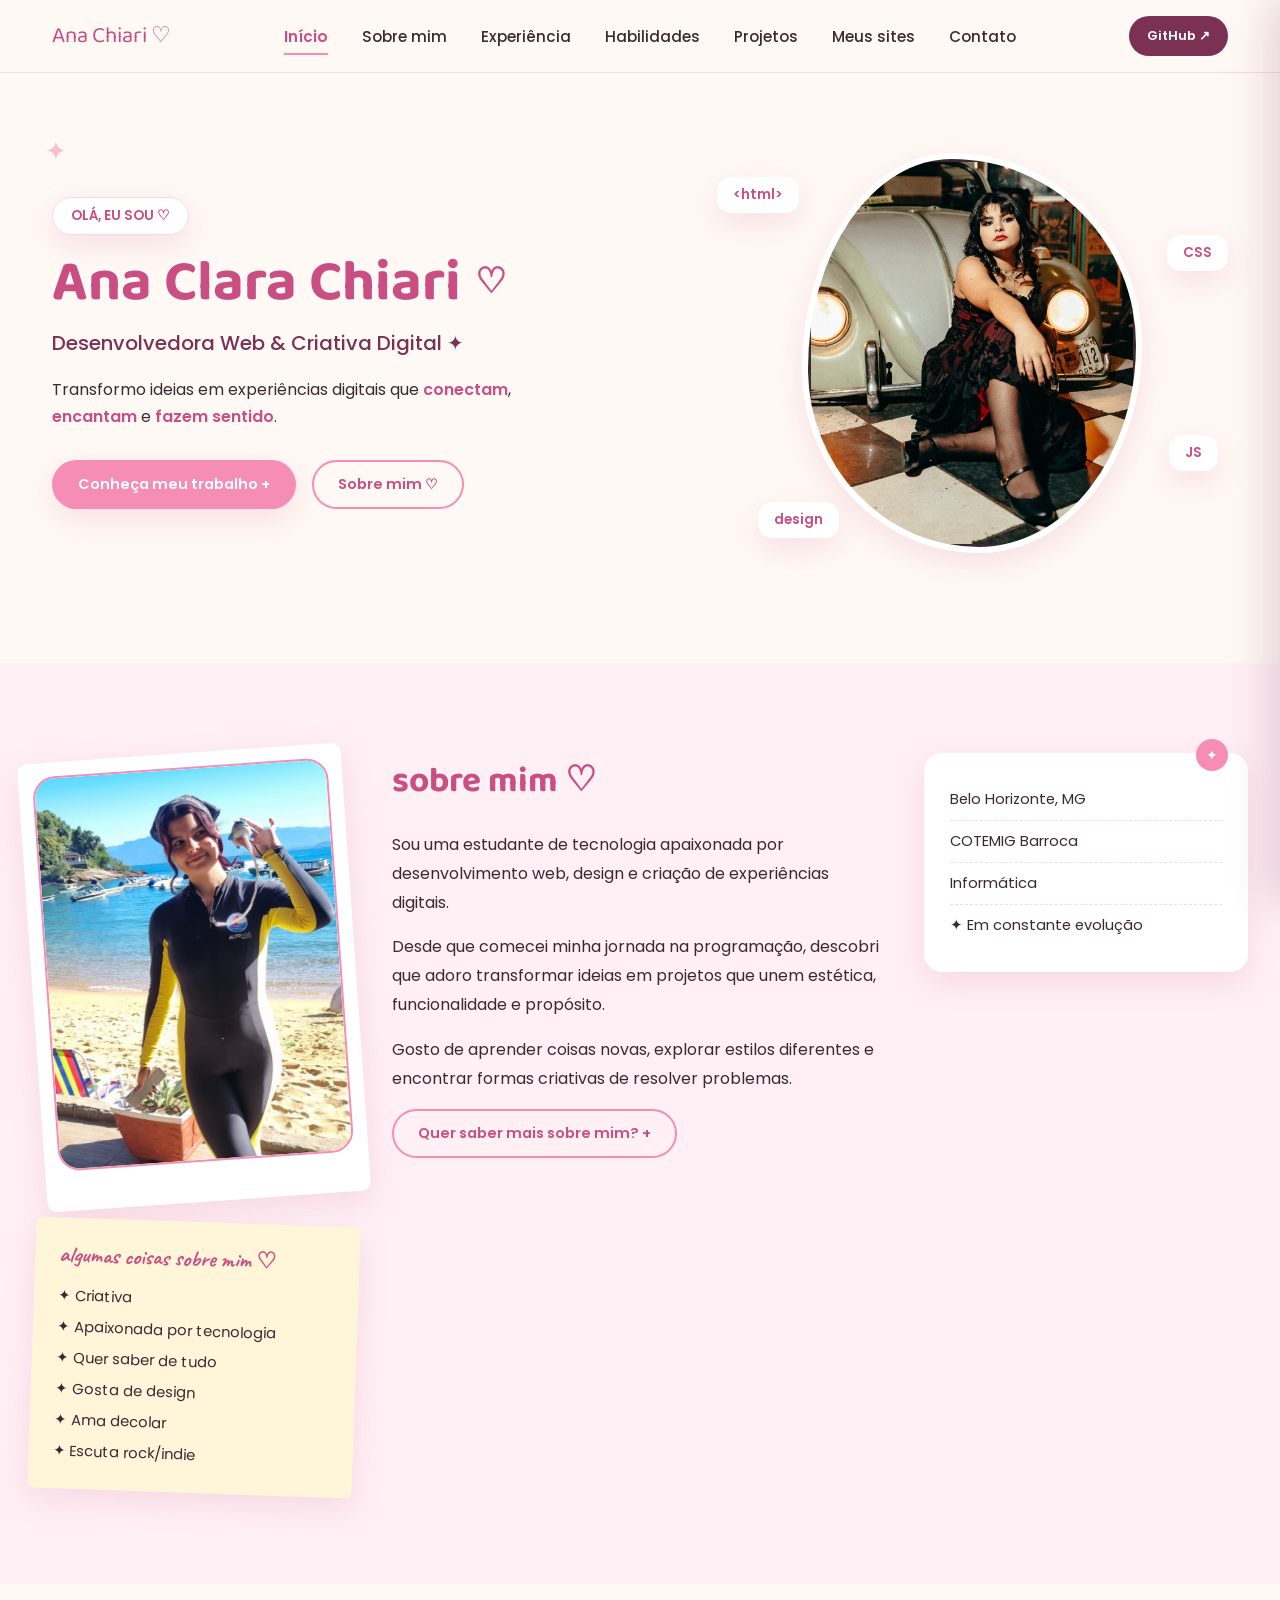
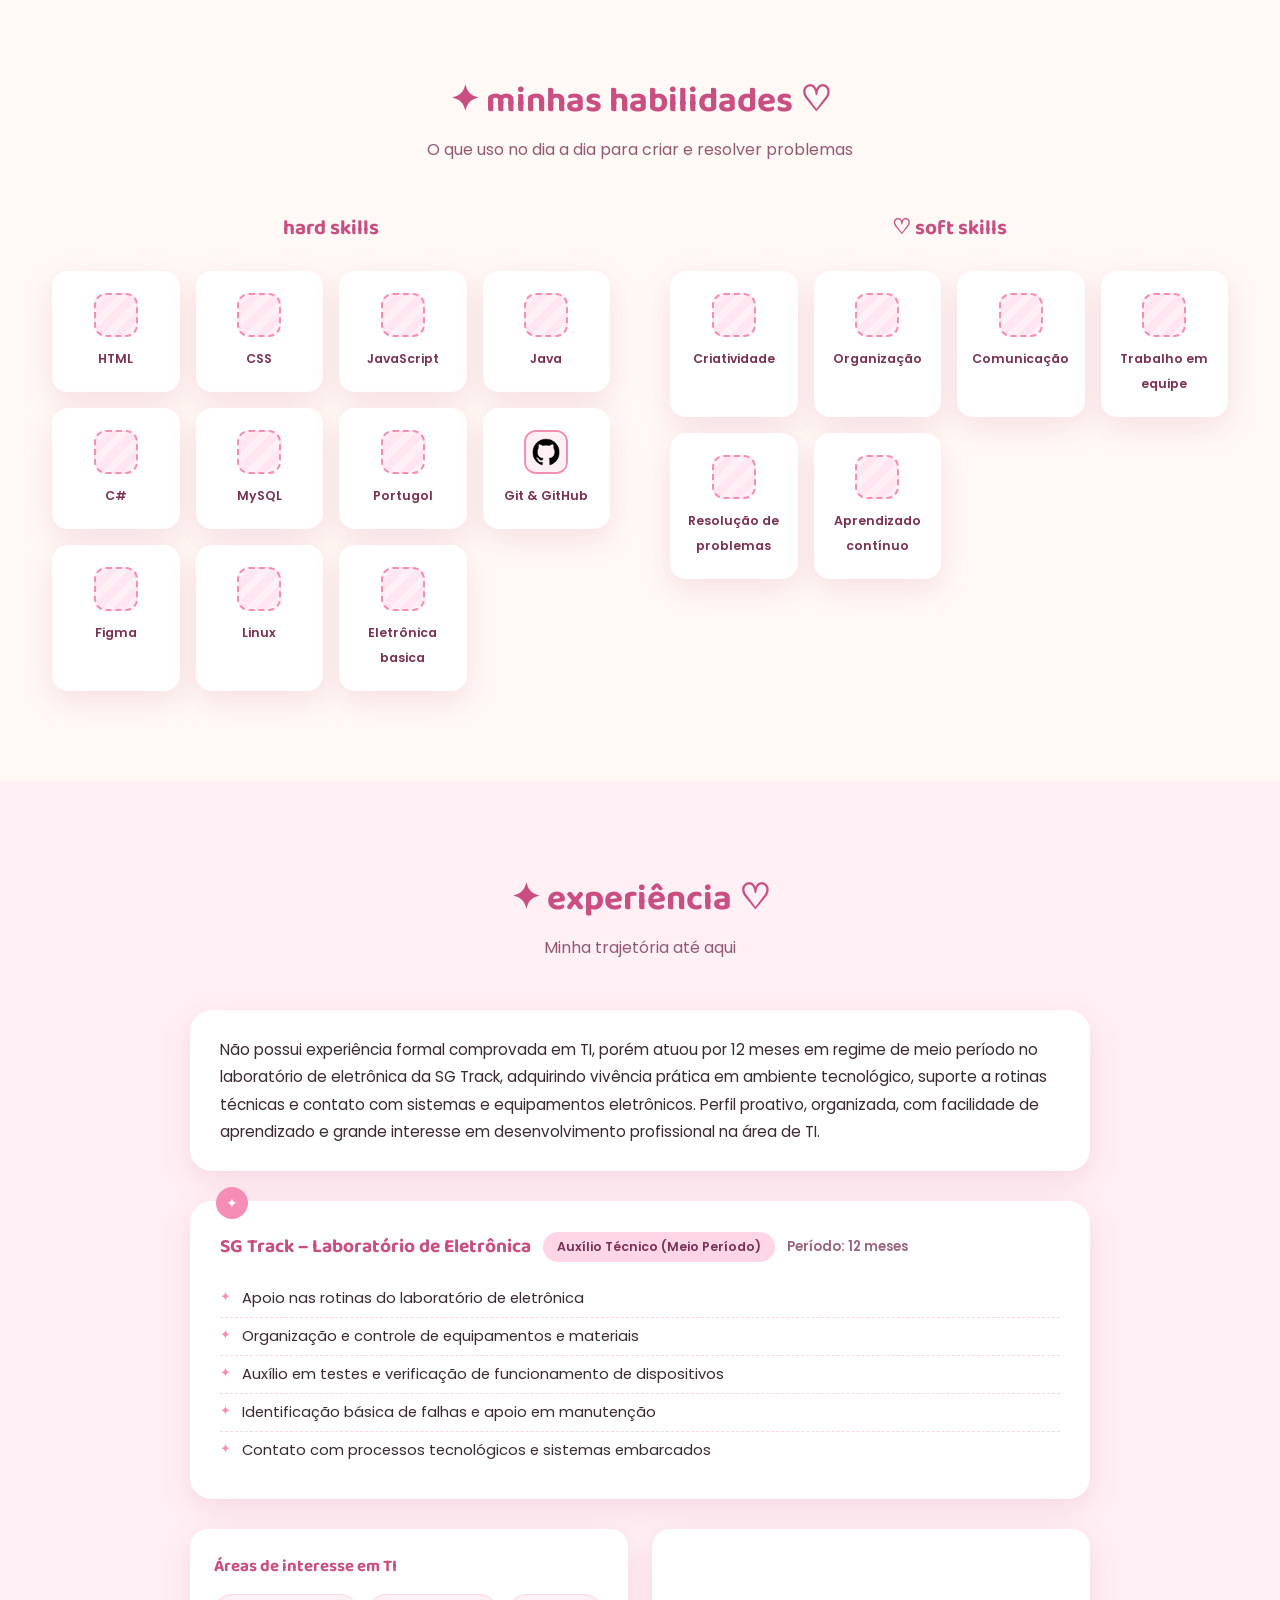
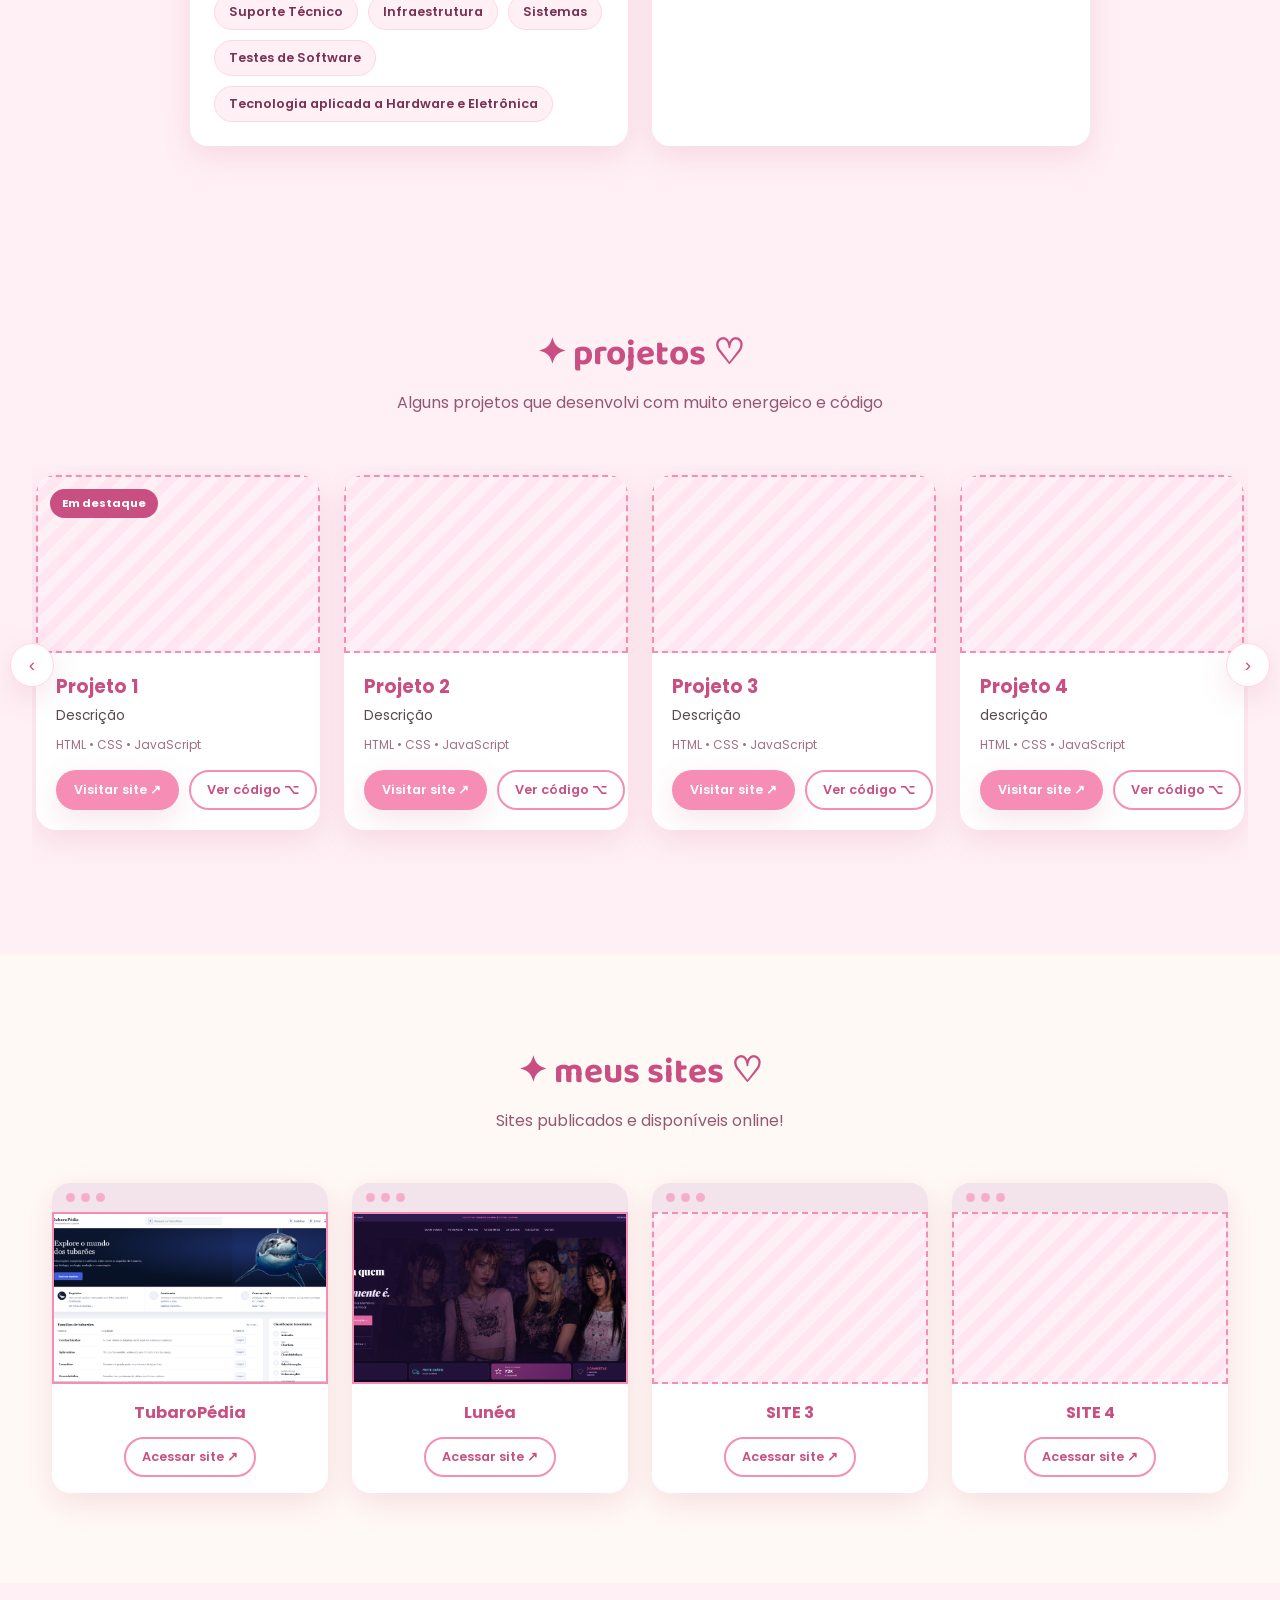
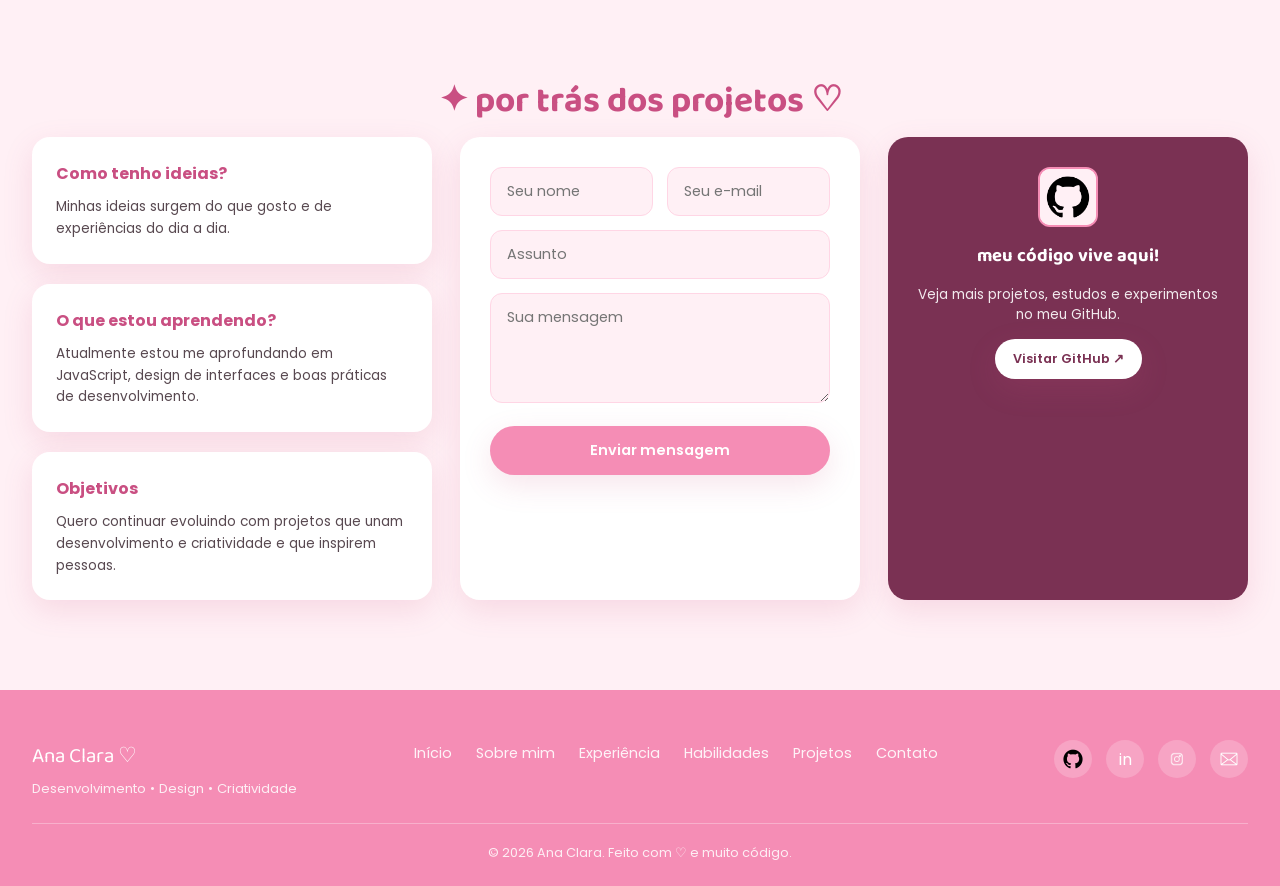
==== commit aed4ee6e: "Update index.html" ====
--- a/index.html
+++ b/index.html
@@ -550,14 +550,6 @@
         </ul>
       </div>
       <div class="experiencia-bloco" data-aos="fade-up" data-aos-delay="100">
-        <h4>Competências</h4>
-        <ul class="experiencia-tags">
-          <li>Facilidade de aprendizado</li>
-          <li>Organização e responsabilidade</li>
-          <li>Trabalho em equipe</li>
-          <li>Interesse em tecnologia</li>
-          <li>Comprometimento e dedicação</li>
-        </ul>
       </div>
     </div>
   </div>
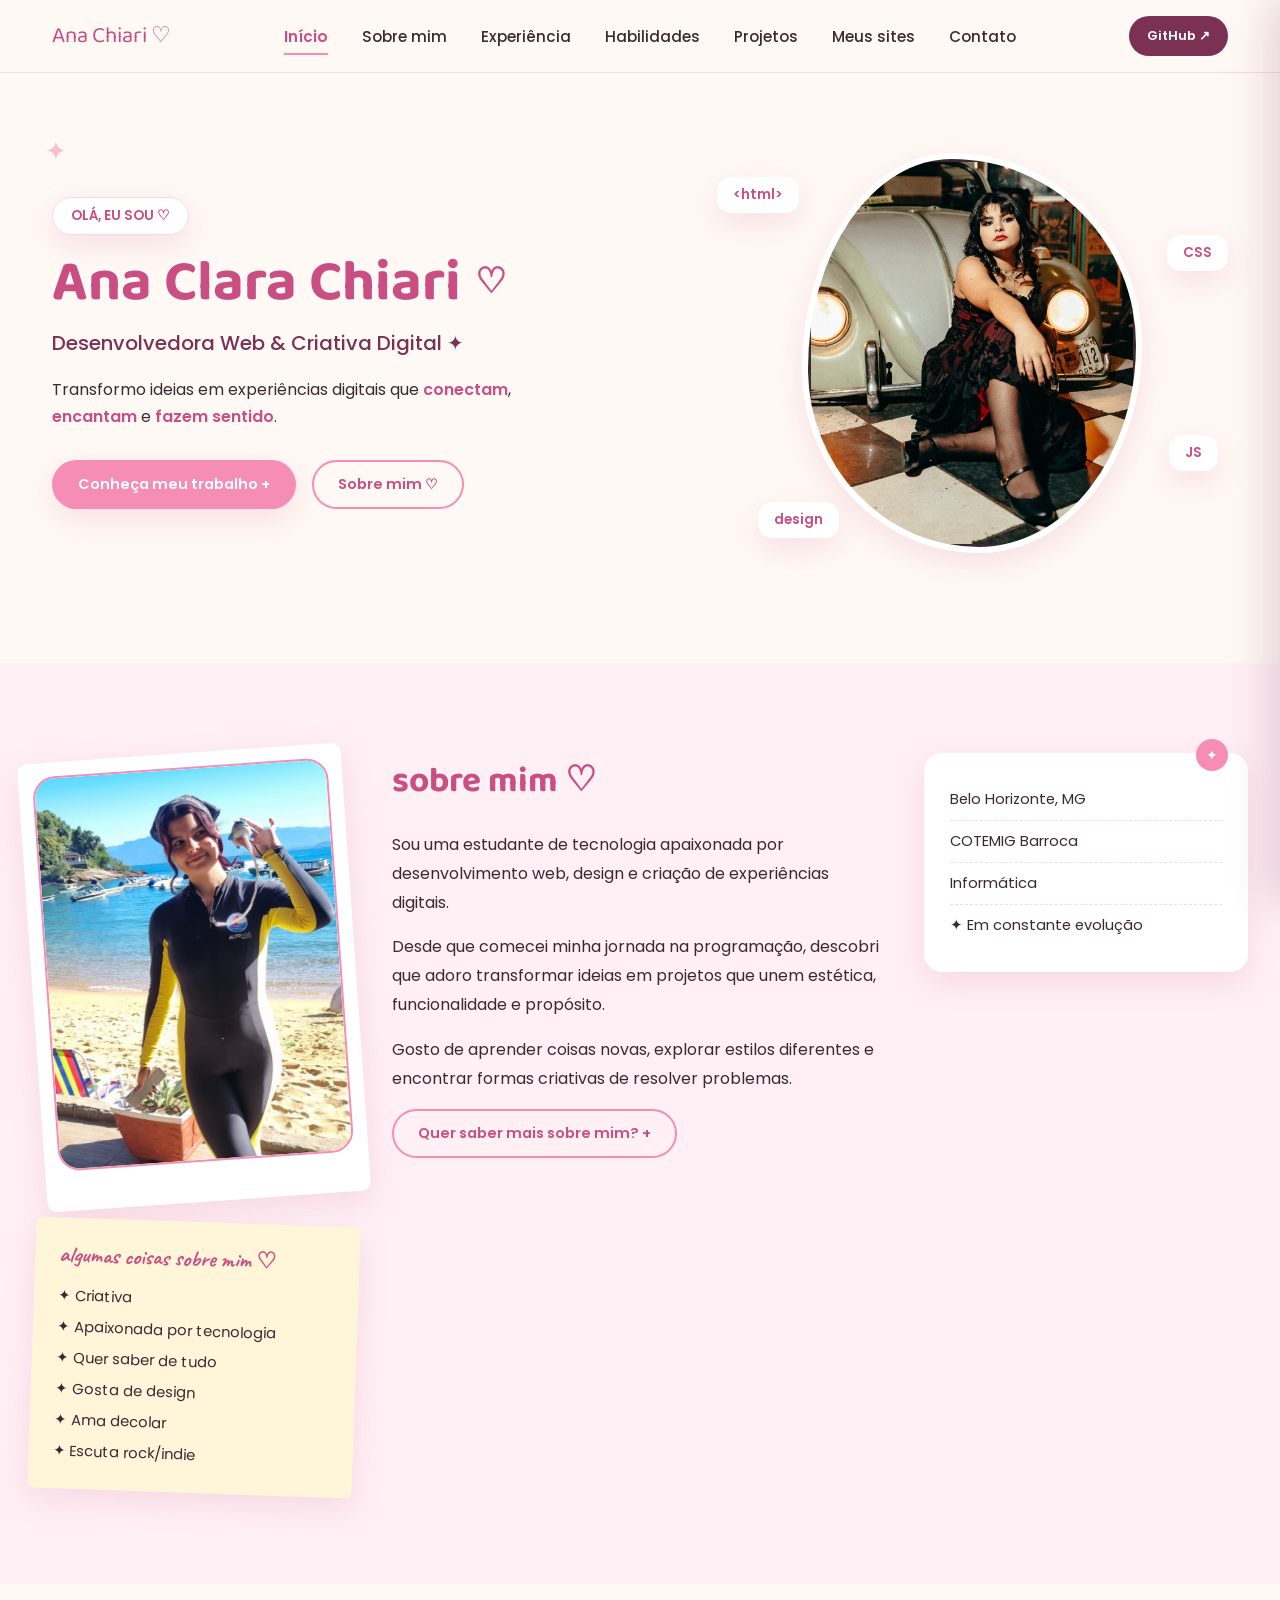
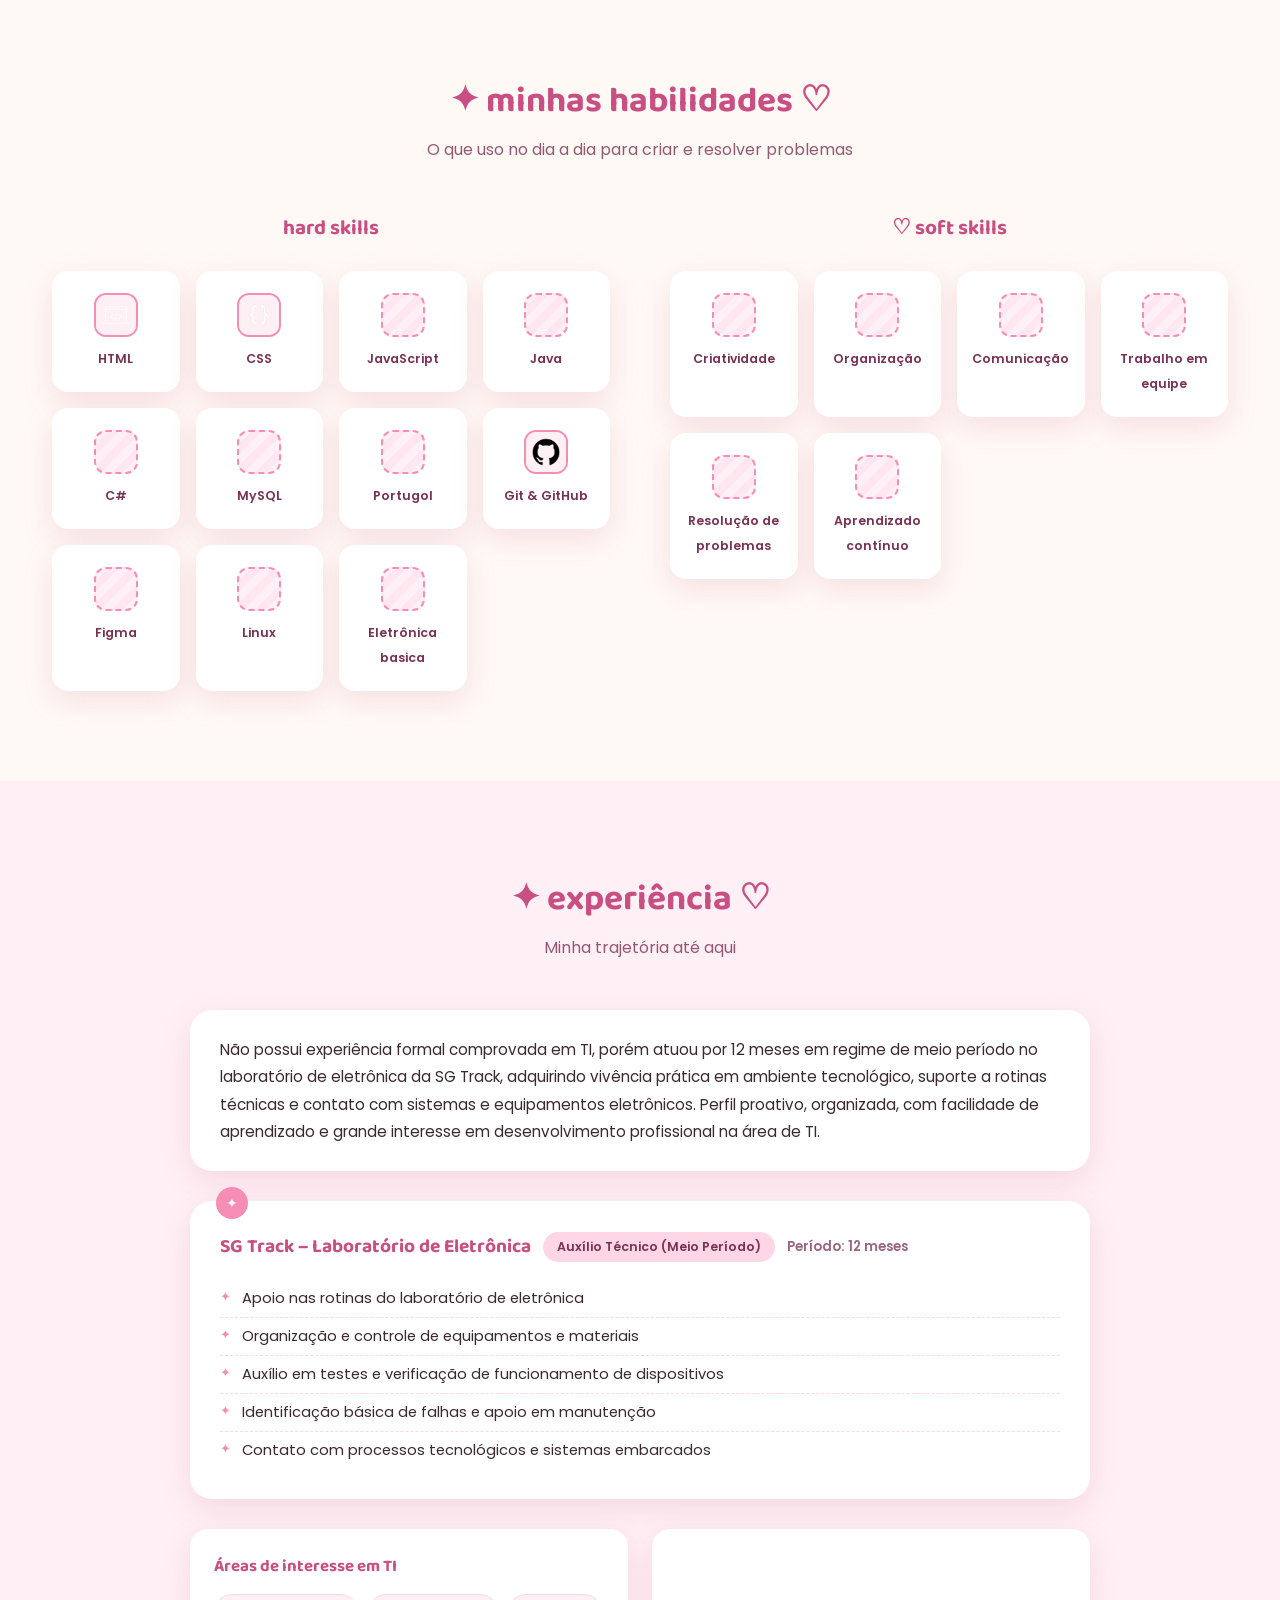
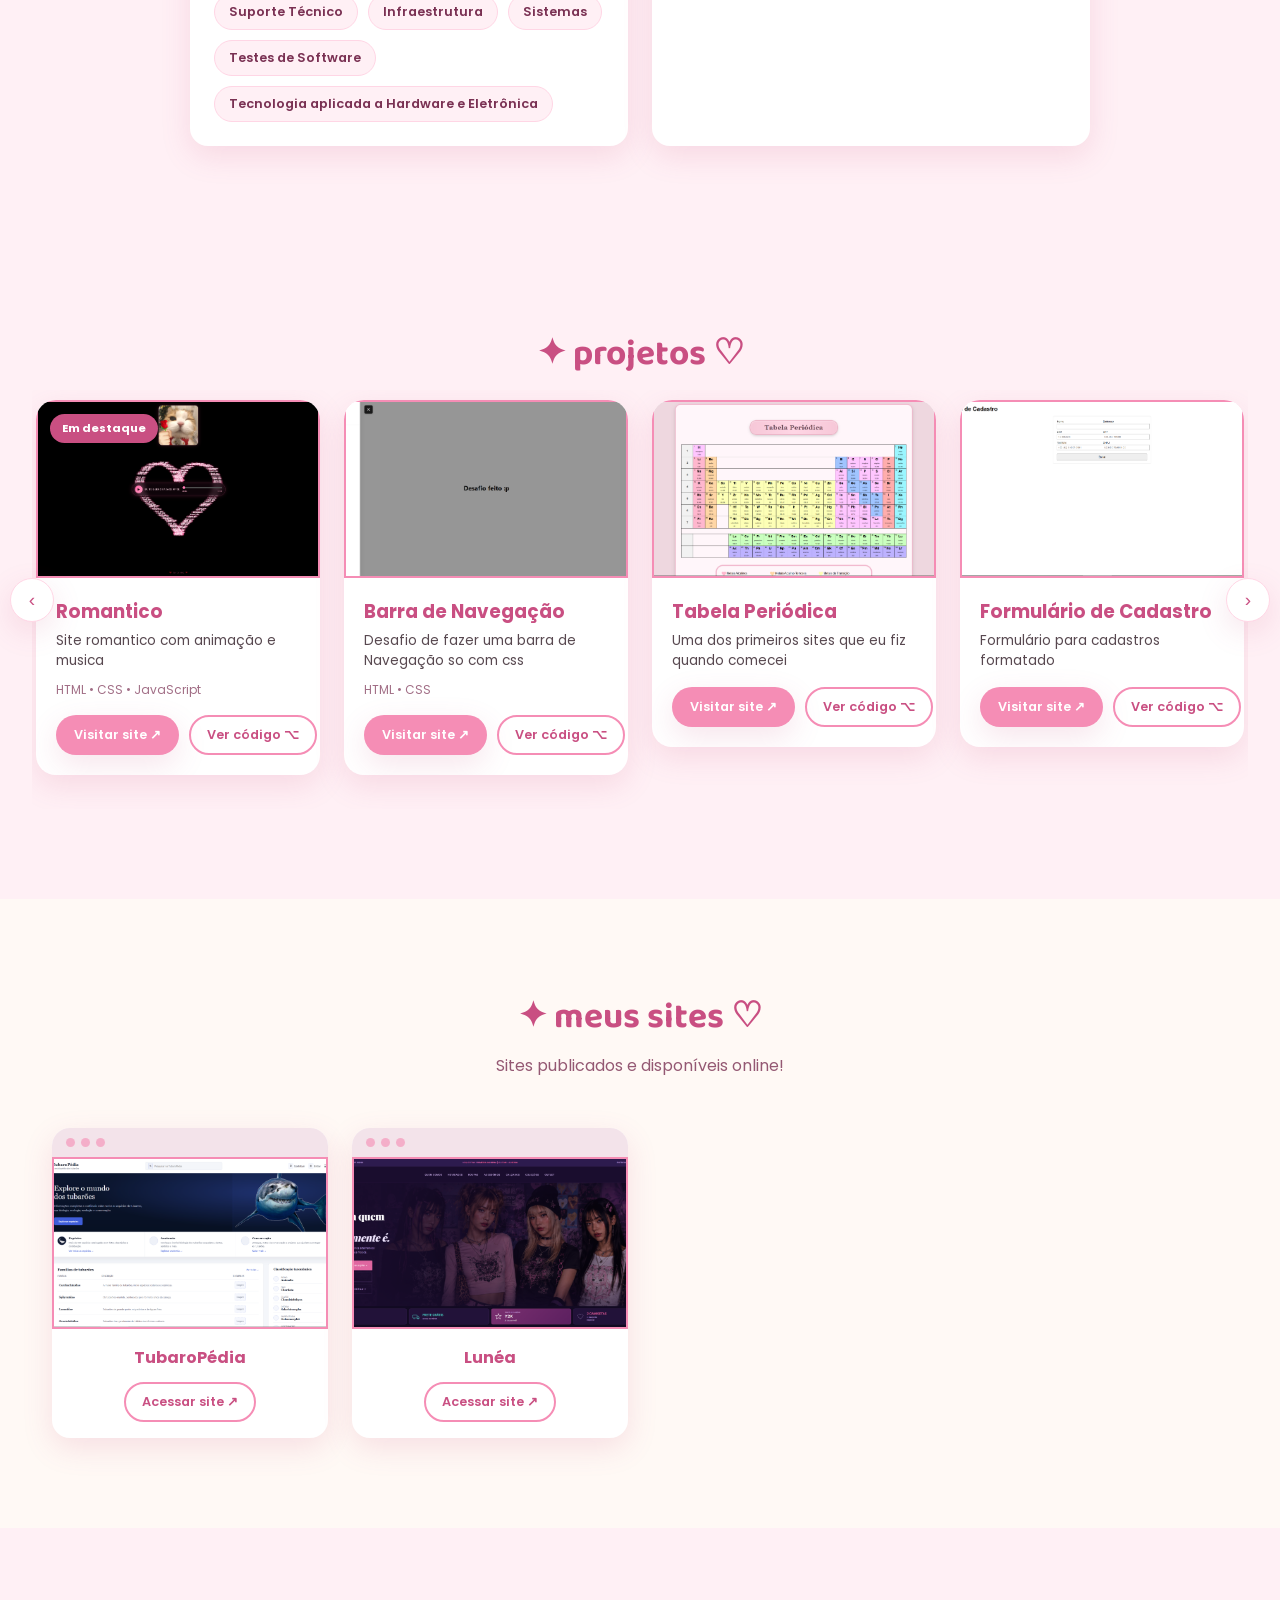
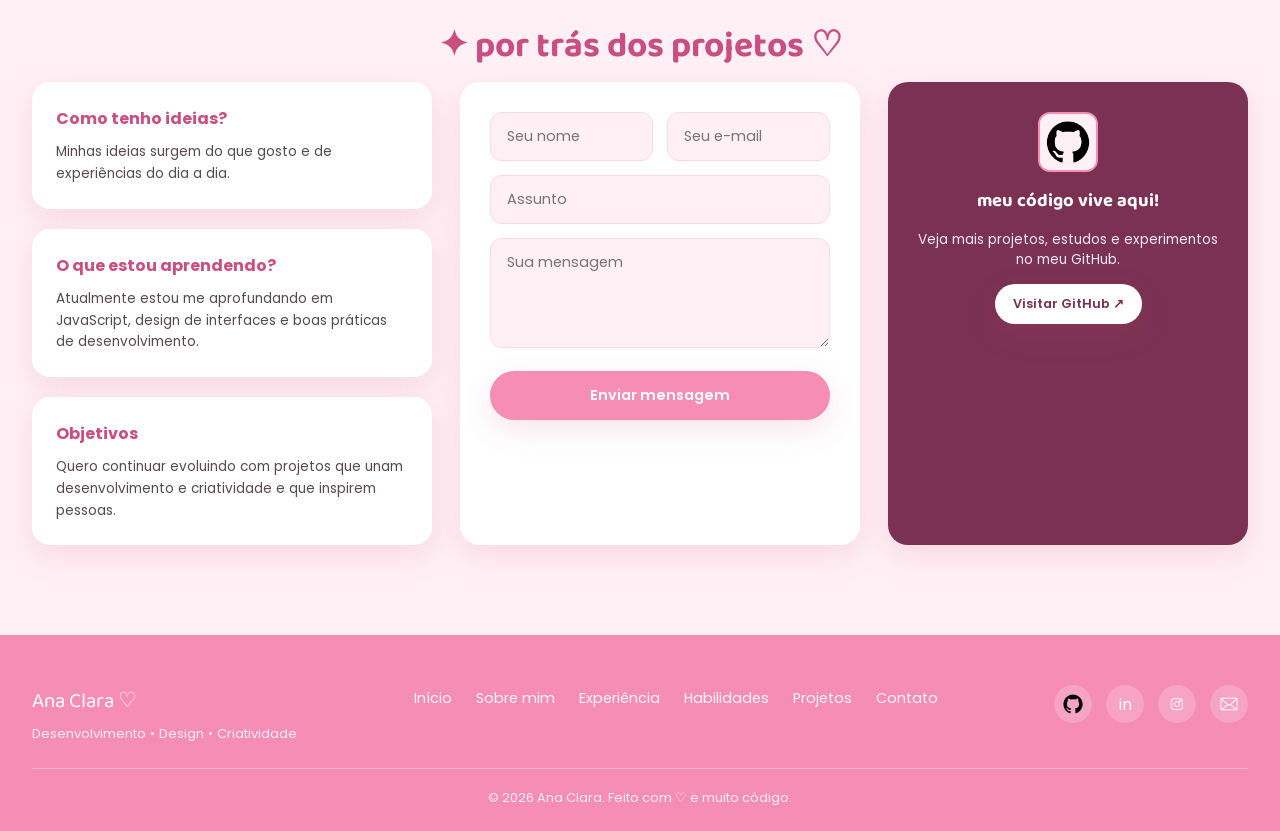
==== commit 01c9296b: "Add files via upload" ====
--- a/index.html
+++ b/index.html
@@ -2,370 +2,16 @@
 <html lang="pt-BR">
 <head>
 <meta charset="UTF-8">
+<meta name="author" content="Ana Clara Gonçalves Chiari">
 <meta name="viewport" content="width=device-width, initial-scale=1.0">
 <title>Ana Chiari ♡ — Portfólio</title>
 <link rel="preconnect" href="https://fonts.googleapis.com">
 <link href="https://fonts.googleapis.com/css2?family=Baloo+2:wght@500;600;700;800&family=Poppins:wght@300;400;500;600;700&family=Caveat:wght@600;700&display=swap" rel="stylesheet">
-  <link rel="stylesheet" href="https://unpkg.com/aos@2.3.4/dist/aos.css">
-  <link rel="stylesheet" href="https://cdn.jsdelivr.net/npm/swiper@11/swiper-bundle.min.css">
-<style>
-  :root{
-    --rosa-principal:#F58DB5;
-    --rosa-claro:#FFD6E5;
-    --rosa-muito-claro:#FFF0F5;
-    --rosa-escuro:#C94F82;
-    --vinho:#7A3153;
-    --creme:#FFF9F5;
-    --texto:#3B2932;
-    --branco:#FFFFFF;
-    --sombra: 0 10px 30px rgba(201,79,130,0.15);
-    --sombra-hover: 0 16px 40px rgba(201,79,130,0.28);
-    --radius: 22px;
-    --radius-sm: 14px;
-    --font-display:'Baloo 2', cursive;
-    --font-body:'Poppins', sans-serif;
-    --font-hand:'Caveat', cursive;
-  }
-
-  *{margin:0;padding:0;box-sizing:border-box;}
-  html{scroll-behavior:smooth;}
-  body{
-    font-family:var(--font-body);
-    color:var(--texto);
-    background:var(--creme);
-    overflow-x:hidden;
-  }
-  @media (prefers-reduced-motion: reduce){
-    *{animation-duration:0.01ms !important; animation-iteration-count:1 !important; transition-duration:0.01ms !important; scroll-behavior:auto !important;}\n    [data-aos]{opacity:1 !important; transform:none !important;}
-  }
-
-  a{text-decoration:none;color:inherit;}
-  ul{list-style:none; margin:0; padding:0;}
-  img{max-width:100%;display:block;}
-  section{position:relative;}
-
-  h1,h2,h3,.font-display{font-family:var(--font-display); font-weight:700;}
-
-  .img-box{
-    position:relative; width:100%; overflow:hidden;
-    border-radius:var(--radius);
-    border:2.5px dashed var(--rosa-principal);
-    background:repeating-linear-gradient(135deg, var(--rosa-muito-claro), var(--rosa-muito-claro) 10px, #ffe6f0 10px, #ffe6f0 20px);
-  }
-  .img-box.sem-cantos{border-radius:0;}
-  .img-fallback{
-    position:absolute; inset:0; display:flex; flex-direction:column; align-items:center; justify-content:center; gap:6px;
-    color:var(--rosa-escuro); text-align:center; font-size:.8rem; font-weight:600; padding:14px;
-  }
-  .img-fallback .ph-icon{font-size:1.8rem;}
-  .img-fallback small{font-weight:400; opacity:.75; font-size:.68rem; max-width:200px;}
-  .user-img{
-    position:absolute; inset:0; width:100%; height:100%;
-    object-fit:cover; object-position:center; 
-    background:var(--rosa-muito-claro);
-  }
-  .user-img[src=""]{display:none;} 
-  .img-box:has(.user-img[src]:not([src=""])){
-    border-style:solid;
-    background:var(--branco);
-  }
-
-
-  .icon-box{
-    position:relative; width:44px; height:44px; margin:0 auto 8px;
-    border-radius:12px; overflow:hidden;
-    border:2px dashed var(--rosa-principal);
-    background:repeating-linear-gradient(135deg, var(--rosa-muito-claro), var(--rosa-muito-claro) 8px, #ffe6f0 8px, #ffe6f0 16px);
-  }
-  .icon-box .user-img{object-fit:contain; padding:6px;}
-  .icon-box:has(.user-img[src]:not([src=""])){border-style:solid; background:var(--branco);}
-
-
-  .icon-inline{width:20px; height:20px; object-fit:contain; display:inline-block; vertical-align:middle;}
-  .icon-inline[src=""]{display:none;}
-
-
-  .deco{position:absolute; pointer-events:none; opacity:.55; color:var(--rosa-principal); z-index:0; animation:float 6s ease-in-out infinite;}
-  .deco.slow{animation-duration:9s;}
-  @keyframes float{0%,100%{transform:translateY(0) rotate(0deg);} 50%{transform:translateY(-16px) rotate(8deg);}}
-
- 
-  header{
-    position:sticky; top:0; z-index:100;
-    background:rgba(255,249,245,0.9);
-    backdrop-filter:blur(10px);
-    border-bottom:1px solid var(--rosa-claro);
-  }
-  .nav-wrap{
-    max-width:1240px; margin:0 auto; padding:16px 32px;
-    display:flex; align-items:center; justify-content:space-between;
-  }
-  .logo{font-family:var(--font-display); font-size:1.4rem; color:var(--rosa-escuro); display:flex; align-items:center; gap:6px;}
-  .nav-links ul{display:flex; gap:34px; align-items:center;}
-  .nav-links a{
-    font-weight:500; font-size:.95rem; color:var(--texto); position:relative; padding:4px 0;
-    transition:color .25s ease;
-  }
-  .nav-links a.active{color:var(--rosa-escuro); font-weight:600;}
-  .nav-links a::after{
-    content:""; position:absolute; left:0; bottom:-4px; width:0; height:2px; background:var(--rosa-principal);
-    transition:width .25s ease;
-  }
-  .nav-links a:hover::after, .nav-links a.active::after{width:100%;}
-  .nav-links a:hover{color:var(--rosa-escuro);}
-
-  .btn{
-    display:inline-flex; align-items:center; gap:8px; justify-content:center;
-    font-family:var(--font-body); font-weight:600; font-size:.9rem;
-    padding:12px 24px; border-radius:999px; cursor:pointer; border:2px solid transparent;
-    transition:transform .25s cubic-bezier(.34,1.56,.64,1), box-shadow .25s ease, background .25s ease, color .25s ease;
-    white-space:nowrap;
-  }
-  .btn-primary{background:var(--rosa-principal); color:var(--branco); box-shadow:var(--sombra);}
-  .btn-primary:hover{transform:translateY(-3px) scale(1.03); box-shadow:var(--sombra-hover); background:var(--rosa-escuro);}
-  .btn-outline{background:transparent; color:var(--rosa-escuro); border-color:var(--rosa-principal);}
-  .btn-outline:hover{background:var(--rosa-muito-claro); transform:translateY(-3px);}
-  .btn-sm{padding:9px 16px; font-size:.8rem;}
-  .btn-github{background:var(--vinho); color:var(--branco);}
-  .btn-github:hover{background:#5e2540; transform:translateY(-3px) scale(1.03); box-shadow:var(--sombra-hover);}
-
-  .hamburger{display:none; flex-direction:column; gap:5px; cursor:pointer; z-index:200; background:none; border:none;}
-  .hamburger span{width:26px; height:3px; background:var(--rosa-escuro); border-radius:3px; transition:all .3s ease;}
-  .hamburger.open span:nth-child(1){transform:translateY(8px) rotate(45deg);}
-  .hamburger.open span:nth-child(2){opacity:0;}
-  .hamburger.open span:nth-child(3){transform:translateY(-8px) rotate(-45deg);}
-
-  .mobile-menu{
-    position:fixed; inset:0 0 0 auto; width:78%; max-width:320px; height:100vh;
-    background:var(--branco); box-shadow:-10px 0 40px rgba(122,49,83,.2);
-    transform:translateX(100%); transition:transform .35s cubic-bezier(.65,0,.35,1);
-    z-index:150; padding:100px 32px 32px; display:flex; flex-direction:column; gap:26px;
-  }
-  .mobile-menu.open{transform:translateX(0);}
-  .mobile-menu ul{display:flex; flex-direction:column; gap:26px;}\n  .mobile-menu a{font-size:1.1rem; font-weight:600; color:var(--vinho);}
-  .menu-overlay{position:fixed; inset:0; background:rgba(122,49,83,.35); z-index:140; opacity:0; pointer-events:none; transition:opacity .3s ease;}
-  .menu-overlay.open{opacity:1; pointer-events:auto;}
-
-
-  .hero{
-    max-width:1240px; margin:0 auto; padding:70px 32px 100px;
-    display:grid; grid-template-columns:1.1fr 0.9fr; gap:40px; align-items:center;
-  }
-  .badge{
-    display:inline-flex; align-items:center; gap:8px; background:var(--branco); border:1px solid var(--rosa-claro);
-    padding:8px 18px; border-radius:999px; font-size:.85rem; font-weight:600; color:var(--rosa-escuro);
-    box-shadow:var(--sombra); margin-bottom:18px;
-  }
-  .hero h1{font-size:3.6rem; line-height:1.05; color:var(--rosa-escuro); display:flex; align-items:center; gap:14px; flex-wrap:wrap;}
-  .hero .subtitle{font-family:var(--font-body); font-size:1.25rem; font-weight:500; color:var(--vinho); margin:14px 0 18px;}
-  .hero p.desc{font-size:1rem; line-height:1.7; max-width:480px; color:var(--texto); margin-bottom:30px;}
-  .hero .highlight{color:var(--rosa-escuro); font-weight:600;}
-  .hero-buttons{display:flex; gap:16px; flex-wrap:wrap;}
-
-  .hero-visual{position:relative; display:flex; align-items:center; justify-content:center; min-height:420px;}
-  .hero-photo-frame{
-    width:340px; height:400px; border-radius:44% 56% 48% 52%/54% 48% 52% 46%;
-    border:6px solid var(--branco); box-shadow:var(--sombra); position:relative; z-index:2; overflow:hidden;
-  }
-  .hero-photo-frame .img-box{position:absolute; inset:0; border:none; border-radius:0;}
-  .tech-chip{
-    position:absolute; background:var(--branco); border-radius:14px; padding:8px 16px; font-weight:600; font-size:.85rem;
-    box-shadow:var(--sombra); color:var(--rosa-escuro); z-index:3; animation:float 5s ease-in-out infinite;
-  }
-
-
-  .section-title{
-    font-size:2.2rem; color:var(--rosa-escuro); display:flex; align-items:center; gap:10px; justify-content:center; margin-bottom:8px;
-  }
-  .section-sub{text-align:center; color:var(--vinho); opacity:.8; margin-bottom:50px; font-size:1rem;}
-
-  .sobre-mim{background:var(--rosa-muito-claro); padding:90px 32px;}
-  .sobre-grid{max-width:1240px; margin:0 auto; display:grid; grid-template-columns:0.85fr 1.3fr 0.85fr; gap:36px; align-items:start;}
-
-  .polaroid{background:var(--branco); padding:14px 14px 40px; border-radius:10px; box-shadow:var(--sombra); transform:rotate(-4deg); transition:transform .3s ease;}
-  .polaroid:hover{transform:rotate(0deg) scale(1.02);}
-  .polaroid .img-box{aspect-ratio:3/4; width:100%;}
-
-  .sticky-note{
-    background:#FFF6DA; padding:22px 24px; border-radius:6px; box-shadow:var(--sombra);
-    transform:rotate(2deg); font-size:.92rem; margin-top:20px;
-  }
-  .sticky-note h4{font-family:var(--font-hand); font-size:1.4rem; color:var(--rosa-escuro); margin-bottom:12px;}
-  .sticky-note li{padding:5px 0; display:flex; align-items:center; gap:8px;}
-
-  .sobre-texto h2{margin-bottom:22px;}
-  .sobre-texto p{margin-bottom:16px; line-height:1.8; color:var(--texto);}
-
-  .info-card{
-    background:var(--branco); border-radius:18px; padding:26px; box-shadow:var(--sombra); position:relative;
-  }
-  .info-card::before{content:"✦"; position:absolute; top:-14px; right:20px; background:var(--rosa-principal); color:#fff; width:32px; height:32px; border-radius:50%; display:flex; align-items:center; justify-content:center; font-size:.9rem;}
-  .info-card li{padding:10px 0; display:flex; gap:10px; align-items:center; font-size:.92rem; border-bottom:1px dashed var(--rosa-claro);}
-  .info-card li:last-child{border-bottom:none;}
-
-
-  .habilidades{padding:90px 32px; max-width:1240px; margin:0 auto;}
-  .colunas-habilidades{display:grid; grid-template-columns:1fr 1fr; gap:60px;}
-  .coluna-habilidades h3{display:flex; align-items:center; gap:8px; justify-content:center; color:var(--rosa-escuro); font-size:1.3rem; margin-bottom:26px;}
-  .grade-habilidades{display:grid; grid-template-columns:repeat(4,1fr); gap:16px; list-style:none; margin:0; padding:0;}
-  .cartao-habilidade{
-    background:var(--branco); border-radius:16px; padding:20px 10px; text-align:center; box-shadow:var(--sombra);
-    border:2px solid transparent; transition:transform .3s cubic-bezier(.34,1.56,.64,1), box-shadow .3s ease, border-color .3s ease;
-  }
-  .cartao-habilidade:hover{transform:translateY(-8px); box-shadow:var(--sombra-hover); border-color:var(--rosa-principal);}
-  .icone-habilidade{font-size:1.9rem; margin-bottom:8px; display:inline-block; transition:transform .3s ease;}
-  .cartao-habilidade:hover .icone-habilidade{transform:scale(1.18) rotate(-6deg);}
-  .cartao-habilidade span{font-size:.78rem; font-weight:600; color:var(--vinho);}
-
-
-  .experiencia{background:var(--rosa-muito-claro); padding:90px 32px;}
-  .experiencia-conteudo{max-width:900px; margin:0 auto;}
-  .experiencia-intro{background:var(--branco); border-radius:var(--radius); padding:26px 30px; box-shadow:var(--sombra); margin-bottom:30px;}
-  .experiencia-intro p{line-height:1.8; color:var(--texto); font-size:.95rem;}
-  .experiencia-cartao{background:var(--branco); border-radius:var(--radius); padding:30px; box-shadow:var(--sombra); margin-bottom:30px; position:relative;}
-  .experiencia-cartao::before{content:"✦"; position:absolute; top:-14px; left:26px; background:var(--rosa-principal); color:#fff; width:32px; height:32px; border-radius:50%; display:flex; align-items:center; justify-content:center; font-size:.9rem;}
-  .experiencia-cabecalho{display:flex; flex-wrap:wrap; align-items:center; gap:12px; margin-bottom:18px;}
-  .experiencia-cabecalho h3{font-family:var(--font-display); color:var(--rosa-escuro); font-size:1.2rem;}
-  .experiencia-cargo{background:var(--rosa-claro); color:var(--vinho); font-weight:600; font-size:.78rem; padding:6px 14px; border-radius:999px;}
-  .experiencia-periodo{color:var(--vinho); opacity:.75; font-size:.82rem; font-weight:600;}
-  .experiencia-lista li{padding:8px 0; padding-left:22px; position:relative; font-size:.92rem; color:var(--texto); border-bottom:1px dashed var(--rosa-claro);}
-  .experiencia-lista li:last-child{border-bottom:none;}
-  .experiencia-lista li::before{content:"✦"; position:absolute; left:0; color:var(--rosa-principal); font-size:.8rem;}
-  .experiencia-grid{display:grid; grid-template-columns:1fr 1fr; gap:24px;}
-  .experiencia-bloco{background:var(--branco); border-radius:18px; padding:24px; box-shadow:var(--sombra);}
-  .experiencia-bloco h4{font-family:var(--font-display); color:var(--rosa-escuro); font-size:1.05rem; margin-bottom:14px;}
-  .experiencia-tags{display:flex; flex-wrap:wrap; gap:10px;}
-  .experiencia-tags li{background:var(--rosa-muito-claro); color:var(--vinho); font-size:.8rem; font-weight:600; padding:8px 14px; border-radius:999px; border:1px solid var(--rosa-claro);}
-
-
-  .projetos{background:var(--rosa-muito-claro); padding:90px 32px;}
-  .carousel-wrap{max-width:1240px; margin:0 auto; position:relative;}
-  .project-swiper{overflow:hidden; padding:10px 4px 34px;}\n  .swiper-slide{height:auto;}
-  .project-card{
-    background:var(--branco); border-radius:20px; overflow:hidden; box-shadow:var(--sombra);
-    transition:transform .35s cubic-bezier(.34,1.56,.64,1), box-shadow .35s ease; position:relative;
-  }
-  .project-card:hover{transform:translateY(-10px); box-shadow:var(--sombra-hover);}
-  .project-card .img-box{aspect-ratio:16/10;}
-  .project-tag{position:absolute; top:14px; left:14px; background:var(--rosa-escuro); color:#fff; font-size:.7rem; font-weight:700; padding:6px 12px; border-radius:999px; z-index:2;}
-  .project-body{padding:20px;}
-  .project-body h4{font-size:1.15rem; color:var(--rosa-escuro); margin-bottom:6px;}
-  .project-body p{font-size:.85rem; color:var(--texto); opacity:.85; margin-bottom:10px;}
-  .tech-line{font-size:.75rem; color:var(--vinho); opacity:.7; margin-bottom:16px;}
-  .project-actions{display:flex; gap:10px;}
-  .carousel-arrow{
-    position:absolute; top:50%; transform:translateY(-50%); background:var(--branco); border:1px solid var(--rosa-claro);
-    width:44px; height:44px; border-radius:50%; display:flex; align-items:center; justify-content:center; cursor:pointer;
-    box-shadow:var(--sombra); font-size:1.2rem; color:var(--rosa-escuro); transition:all .25s ease; z-index:5;
-  }
-  .carousel-arrow:hover{background:var(--rosa-principal); color:#fff; transform:translateY(-50%) scale(1.1);}
-  .carousel-arrow.left{left:-22px;}
-  .carousel-arrow.right{right:-22px;}
-  .swiper-pagination{bottom:0 !important;}
-  .swiper-pagination-bullet{background:var(--rosa-claro); opacity:1;}
-  .swiper-pagination-bullet-active{background:var(--rosa-escuro); width:24px; border-radius:5px;}
-
-  .meus-sites{padding:90px 32px; max-width:1240px; margin:0 auto;}
-  .sites-grid{display:grid; grid-template-columns:repeat(4,1fr); gap:24px;}
-  .site-card{background:var(--branco); border-radius:18px; overflow:hidden; box-shadow:var(--sombra); transition:transform .3s ease, box-shadow .3s ease;}
-  .site-card:hover{transform:translateY(-8px); box-shadow:var(--sombra-hover);}
-  .browser-bar{display:flex; gap:6px; padding:10px 14px; background:#F3E3EA;}
-  .browser-dot{width:9px; height:9px; border-radius:50%; background:var(--rosa-principal); opacity:.6;}
-  .site-card .img-box{aspect-ratio:16/10;}
-  .site-card-body{padding:16px; text-align:center;}
-  .site-card-body h5{color:var(--rosa-escuro); margin-bottom:12px; font-size:1rem;}
-
-
-  .por-tras{background:var(--rosa-muito-claro); padding:90px 32px;}
-  .por-tras-grid{max-width:1240px; margin:0 auto; display:grid; grid-template-columns:1fr 1fr 0.9fr; gap:28px;}
-  .qa-card{background:var(--branco); border-radius:18px; padding:24px; box-shadow:var(--sombra);}
-  .qa-card h5{color:var(--rosa-escuro); margin-bottom:10px; display:flex; align-items:center; gap:8px; font-size:1rem;}
-  .qa-card p{font-size:.85rem; line-height:1.6; opacity:.85;}
-  .qa-cards{display:flex; flex-direction:column; gap:20px;}
-
-  .form-card{background:var(--branco); border-radius:20px; padding:30px; box-shadow:var(--sombra);}
-  .form-row{display:grid; grid-template-columns:1fr 1fr; gap:14px; margin-bottom:14px;}
-  .form-card input, .form-card textarea{
-    width:100%; padding:13px 16px; border-radius:12px; border:1.5px solid var(--rosa-claro); background:var(--rosa-muito-claro);
-    font-family:var(--font-body); font-size:.9rem; color:var(--texto); transition:border-color .25s ease, background .25s ease;
-  }
-  .form-card input:focus, .form-card textarea:focus{outline:none; border-color:var(--rosa-principal); background:var(--branco);}
-  .form-card textarea{grid-column:1/-1; min-height:110px; resize:vertical; margin-bottom:16px;}
-
-  .github-card{
-    background:var(--vinho); color:#fff; border-radius:20px; padding:30px; text-align:center;
-    display:flex; flex-direction:column; align-items:center; gap:14px; box-shadow:var(--sombra);
-  }
-  .github-card .gh-icon{width:60px; height:60px; margin:0 auto;}
-  .github-card p{font-size:.85rem; opacity:.9;}
-
-
-  footer{background:var(--rosa-principal); color:#fff; padding:50px 32px 24px;}
-  .footer-wrap{max-width:1240px; margin:0 auto; display:flex; justify-content:space-between; flex-wrap:wrap; gap:20px; padding-bottom:24px; border-bottom:1px solid rgba(255,255,255,.3);}
-  .footer-logo{font-family:var(--font-display); font-size:1.3rem; display:flex; align-items:center; gap:6px;}
-  .footer-links ul{display:flex; gap:24px; flex-wrap:wrap;}
-  .footer-links a{font-size:.9rem; opacity:.9; transition:opacity .2s ease;}
-  .footer-links a:hover{opacity:1; text-decoration:underline;}
-  .footer-social{display:flex; gap:14px;}
-  .footer-social a{width:38px; height:38px; border-radius:50%; background:rgba(255,255,255,.2); display:flex; align-items:center; justify-content:center; transition:transform .25s ease, background .25s ease;}
-  .footer-social a:hover{background:#fff; color:var(--rosa-escuro); transform:translateY(-4px);}
-  .footer-bottom{max-width:1240px; margin:0 auto; padding-top:20px; text-align:center; font-size:.8rem; opacity:.85;}
-
-
-  .to-top{
-    position:fixed; bottom:28px; right:28px; width:48px; height:48px; border-radius:50%; background:var(--rosa-principal);
-    color:#fff; display:flex; align-items:center; justify-content:center; box-shadow:var(--sombra-hover); cursor:pointer;
-    z-index:90; opacity:0; pointer-events:none; transition:opacity .3s ease, transform .3s ease; font-size:1.2rem;
-  }
-  .to-top.show{opacity:1; pointer-events:auto;}
-  .to-top:hover{transform:translateY(-4px) scale(1.05);}
-
-
-  @media (max-width:1024px){
-    .sobre-grid{grid-template-columns:1fr 1fr;}
-    .info-card{grid-column:1/-1;}
-    .grade-habilidades{grid-template-columns:repeat(4,1fr);}
-    
-    .sites-grid{grid-template-columns:repeat(2,1fr);}
-    .por-tras-grid{grid-template-columns:1fr 1fr;}
-    .form-card{grid-column:1/-1;}
-    .experiencia-grid{grid-template-columns:1fr;}
-  }
-
-  @media (max-width:840px){
-    .nav-links{display:none;}
-    .hamburger{display:flex;}
-    .hero{grid-template-columns:1fr; text-align:center; padding-top:40px;}
-    .hero p.desc{margin-left:auto; margin-right:auto;}
-    .hero-buttons{justify-content:center;}
-    .hero h1{justify-content:center; font-size:2.8rem;}
-    .hero-visual{order:-1; min-height:320px;}
-    .hero-photo-frame{width:250px; height:300px;}
-    .sobre-grid{grid-template-columns:1fr;}
-    .colunas-habilidades{grid-template-columns:1fr; gap:40px;}
-    .grade-habilidades{grid-template-columns:repeat(3,1fr);}
-    
-    .carousel-arrow{display:none;}
-    .sites-grid{grid-template-columns:1fr 1fr;}
-    .por-tras-grid{grid-template-columns:1fr;}
-    .footer-wrap{flex-direction:column; align-items:flex-start;}
-    .section-title{font-size:1.7rem;}
-  }
-
-  @media (max-width:480px){
-    .nav-wrap{padding:14px 20px;}
-    .hero{padding:30px 20px 60px;}
-    .hero h1{font-size:2.1rem;}
-    .sobre-mim, .habilidades, .projetos, .meus-sites, .por-tras{padding:60px 20px;}
-    .grade-habilidades{grid-template-columns:repeat(2,1fr);}
-    .sites-grid{grid-template-columns:1fr;}
-    .form-row{grid-template-columns:1fr;}
-    .btn{padding:11px 20px; font-size:.85rem;}
-  }
-</style>
+<link rel="stylesheet" href="https://unpkg.com/aos@2.3.4/dist/aos.css">
+<link rel="stylesheet" href="https://cdn.jsdelivr.net/npm/swiper@11/swiper-bundle.min.css">
+<link rel="stylesheet" href="style.css">
 </head>
 <body>
-
 
 <header>
   <div class="nav-wrap">
@@ -485,8 +131,8 @@
     <div class="coluna-habilidades" data-aos="fade-up">
       <h3><img class="icon-inline" src="" alt="Ícone hard skills"> hard skills</h3>
       <ul class="grade-habilidades">
-        <li class="cartao-habilidade"><div class="icon-box"><img class="user-img" src="" alt="Ícone HTML"></div><span>HTML</span></li>
-        <li class="cartao-habilidade"><div class="icon-box"><img class="user-img" src="" alt="Ícone CSS"></div><span>CSS</span></li>
+        <li class="cartao-habilidade"><div class="icon-box"><img class="user-img" src="Html.png" alt="Ícone HTML"></div><span>HTML</span></li>
+        <li class="cartao-habilidade"><div class="icon-box"><img class="user-img" src="Css.png" alt="Ícone CSS"></div><span>CSS</span></li>
         <li class="cartao-habilidade"><div class="icon-box"><img class="user-img" src="" alt="Ícone JavaScript"></div><span>JavaScript</span></li>
         <li class="cartao-habilidade"><div class="icon-box"><img class="user-img" src="" alt="Ícone Java"></div><span>Java</span></li>
         <li class="cartao-habilidade"><div class="icon-box"><img class="user-img" src="" alt="Ícone C#"></div><span>C#</span></li>
@@ -558,8 +204,6 @@
 
 <section id="projetos" class="projetos">
   <h2 class="section-title">✦ projetos ♡</h2>
-  <p class="section-sub">Alguns projetos que desenvolvi com muito energeico e código </p>
-
   <div class="carousel-wrap">
     <button class="carousel-arrow left" id="prevBtn">‹</button>
     <div class="swiper project-swiper"><div class="swiper-wrapper">
@@ -568,16 +212,15 @@
       <article class="project-card swiper-slide">
         <span class="project-tag">Em destaque</span>
         <div class="img-box sem-cantos">
-          <div class="img-fallback"><span class="ph-icon"></span><span></span></div>
-          <img class="user-img" src="" alt="Print do Projeto 1">
+          <img class="user-img" src="romantico.PNG" alt="Print do Projeto 1">
         </div>
         <div class="project-body">
-          <h4>Projeto 1</h4>
-          <p>Descrição</p>
+          <h4>Romantico</h4>
+          <p>Site romantico com animação e musica</p>
           <div class="tech-line">HTML • CSS • JavaScript</div>
           <div class="project-actions">
-            <a href="https://SEU-LINK-DO-SITE-AQUI" target="_blank" rel="noopener noreferrer" class="btn btn-primary btn-sm">Visitar site ↗</a>
-            <a href="https://github.com/SEU-USUARIO/SEU-REPOSITORIO" target="_blank" rel="noopener noreferrer" class="btn btn-outline btn-sm">Ver código ⌥</a>
+            <a href="https://enaschiari.github.io/Love/" target="_blank" rel="noopener noreferrer" class="btn btn-primary btn-sm">Visitar site ↗</a>
+            <a href="https://github.com/EnasChiari/Love.git" target="_blank" rel="noopener noreferrer" class="btn btn-outline btn-sm">Ver código ⌥</a>
           </div>
         </div>
       </article>
@@ -585,16 +228,15 @@
 
       <article class="project-card swiper-slide">
         <div class="img-box sem-cantos">
-          <div class="img-fallback"><span class="ph-icon"></span><span></span></div>
-          <img class="user-img" src="" alt="Print do Projeto 2">
+          <img class="user-img" src="barradenavegação.PNG" alt="Print do Projeto 2">
         </div>
         <div class="project-body">
-          <h4>Projeto 2</h4>
-          <p>Descrição</p>
-          <div class="tech-line">HTML • CSS • JavaScript</div>
+          <h4>Barra de Navegação</h4>
+          <p>Desafio de fazer uma barra de Navegação so com css</p>
+          <div class="tech-line">HTML • CSS</div>
           <div class="project-actions">
-            <a href="https://SEU-LINK-DO-SITE-AQUI" target="_blank" rel="noopener noreferrer" class="btn btn-primary btn-sm">Visitar site ↗</a>
-            <a href="https://github.com/SEU-USUARIO/SEU-REPOSITORIO" target="_blank" rel="noopener noreferrer" class="btn btn-outline btn-sm">Ver código ⌥</a>
+            <a href="https://enaschiari.github.io/Barra-de-navega-o/" target="_blank" rel="noopener noreferrer" class="btn btn-primary btn-sm">Visitar site ↗</a>
+            <a href="https://github.com/EnasChiari/Barra-de-navega-o.git" target="_blank" rel="noopener noreferrer" class="btn btn-outline btn-sm">Ver código ⌥</a>
           </div>
         </div>
       </article>
@@ -602,16 +244,15 @@
 
       <article class="project-card swiper-slide">
         <div class="img-box sem-cantos">
-          <div class="img-fallback"><span class="ph-icon"></span><span></span></div>
-          <img class="user-img" src="" alt="Print do Projeto 3">
+          <img class="user-img" src="tabelaperiodica.PNG" alt="Print do Projeto 3">
         </div>
         <div class="project-body">
-          <h4>Projeto 3</h4>
-          <p>Descrição</p>
-          <div class="tech-line">HTML • CSS • JavaScript</div>
+          <h4>Tabela Periódica</h4>
+          <p>Uma dos primeiros sites que eu fiz quando comecei</p>
+          <div class="tech-line"></div>
           <div class="project-actions">
-            <a href="https://SEU-LINK-DO-SITE-AQUI" target="_blank" rel="noopener noreferrer" class="btn btn-primary btn-sm">Visitar site ↗</a>
-            <a href="https://github.com/SEU-USUARIO/SEU-REPOSITORIO" target="_blank" rel="noopener noreferrer" class="btn btn-outline btn-sm">Ver código ⌥</a>
+            <a href="https://enaschiari.github.io/Tabela-Periodica/" target="_blank" rel="noopener noreferrer" class="btn btn-primary btn-sm">Visitar site ↗</a>
+            <a href="https://github.com/EnasChiari/Tabela-Periodica.git" target="_blank" rel="noopener noreferrer" class="btn btn-outline btn-sm">Ver código ⌥</a>
           </div>
         </div>
       </article>
@@ -619,16 +260,15 @@
 
       <article class="project-card swiper-slide">
         <div class="img-box sem-cantos">
-          <div class="img-fallback"><span class="ph-icon"></span><span></span></div>
-          <img class="user-img" src="" alt="Print do Projeto 4">
+          <img class="user-img" src="Formulariodecadastro.PNG" alt="Print do Projeto 4">
         </div>
         <div class="project-body">
-          <h4>Projeto 4</h4>
-          <p>descrição</p>
-          <div class="tech-line">HTML • CSS • JavaScript</div>
+          <h4>Formulário de Cadastro</h4>
+          <p>Formulário para cadastros formatado</p>
+          <div class="tech-line"></div>
           <div class="project-actions">
-            <a href="https://SEU-LINK-DO-SITE-AQUI" target="_blank" rel="noopener noreferrer" class="btn btn-primary btn-sm">Visitar site ↗</a>
-            <a href="https://github.com/SEU-USUARIO/SEU-REPOSITORIO" target="_blank" rel="noopener noreferrer" class="btn btn-outline btn-sm">Ver código ⌥</a>
+            <a href="https://enaschiari.github.io/Formul-rio/" target="_blank" rel="noopener noreferrer" class="btn btn-primary btn-sm">Visitar site ↗</a>
+            <a href="https://github.com/EnasChiari/Formul-rio.git" target="_blank" rel="noopener noreferrer" class="btn btn-outline btn-sm">Ver código ⌥</a>
           </div>
         </div>
       </article>
@@ -652,7 +292,6 @@
       <div class="browser-bar"><span class="browser-dot"></span><span class="browser-dot"></span><span class="browser-dot"></span></div>
 
       <div class="img-box sem-cantos">
-        <div class="img-fallback"><span class="ph-icon"></span><span></span></div>
         <img class="user-img" src="Tubaraopedia.PNG" alt="Site 1">
       </div>
       <div class="site-card-body">
@@ -666,38 +305,11 @@
     <div class="site-card">
       <div class="browser-bar"><span class="browser-dot"></span><span class="browser-dot"></span><span class="browser-dot"></span></div>
       <div class="img-box sem-cantos">
-        <div class="img-fallback"><span class="ph-icon"></span><span></span></div>
         <img class="user-img" src="lunea.PNG" alt="Print do Site 2">
       </div>
       <div class="site-card-body">
         <h5>Lunéa</h5>
         <a href="https://enaschiari.github.io/luneasite/" target="_blank" rel="noopener noreferrer" class="btn btn-outline btn-sm">Acessar site ↗</a>
-      </div>
-    </div>
-
-
-    <div class="site-card">
-      <div class="browser-bar"><span class="browser-dot"></span><span class="browser-dot"></span><span class="browser-dot"></span></div>
-      <div class="img-box sem-cantos">
-        <div class="img-fallback"><span class="ph-icon"></span><span></span></div>
-        <img class="user-img" src="" alt="Print do Site 3">
-      </div>
-      <div class="site-card-body">
-        <h5>SITE 3</h5>
-        <a href="https://SEU-LINK-DO-SITE-AQUI" target="_blank" rel="noopener noreferrer" class="btn btn-outline btn-sm">Acessar site ↗</a>
-      </div>
-    </div>
-
-
-    <div class="site-card">
-      <div class="browser-bar"><span class="browser-dot"></span><span class="browser-dot"></span><span class="browser-dot"></span></div>
-      <div class="img-box sem-cantos">
-        <div class="img-fallback"><span class="ph-icon"></span><span></span></div>
-        <img class="user-img" src="" alt="Print do Site 4">
-      </div>
-      <div class="site-card-body">
-        <h5>SITE 4</h5>
-        <a href="https://SEU-LINK-DO-SITE-AQUI" target="_blank" rel="noopener noreferrer" class="btn btn-outline btn-sm">Acessar site ↗</a>
       </div>
     </div>
 
--- a/style.css
+++ b/style.css
@@ -0,0 +1,353 @@
+:root{
+    --rosa-principal:#F58DB5;
+    --rosa-claro:#FFD6E5;
+    --rosa-muito-claro:#FFF0F5;
+    --rosa-escuro:#C94F82;
+    --vinho:#7A3153;
+    --creme:#FFF9F5;
+    --texto:#3B2932;
+    --branco:#FFFFFF;
+    --sombra: 0 10px 30px rgba(201,79,130,0.15);
+    --sombra-hover: 0 16px 40px rgba(201,79,130,0.28);
+    --radius: 22px;
+    --radius-sm: 14px;
+    --font-display:'Baloo 2', cursive;
+    --font-body:'Poppins', sans-serif;
+    --font-hand:'Caveat', cursive;
+  }
+
+  *{margin:0;padding:0;box-sizing:border-box;}
+  html{scroll-behavior:smooth;}
+  body{
+    font-family:var(--font-body);
+    color:var(--texto);
+    background:var(--creme);
+    overflow-x:hidden;
+  }
+  @media (prefers-reduced-motion: reduce){
+    *{animation-duration:0.01ms !important; animation-iteration-count:1 !important; transition-duration:0.01ms !important; scroll-behavior:auto !important;}\n    [data-aos]{opacity:1 !important; transform:none !important;}
+  }
+
+  a{text-decoration:none;color:inherit;}
+  ul{list-style:none; margin:0; padding:0;}
+  img{max-width:100%;display:block;}
+  section{position:relative;}
+
+  h1,h2,h3,.font-display{font-family:var(--font-display); font-weight:700;}
+
+  .img-box{
+    position:relative; width:100%; overflow:hidden;
+    border-radius:var(--radius);
+    border:2.5px dashed var(--rosa-principal);
+    background:repeating-linear-gradient(135deg, var(--rosa-muito-claro), var(--rosa-muito-claro) 10px, #ffe6f0 10px, #ffe6f0 20px);
+  }
+  .img-box.sem-cantos{border-radius:0;}
+  .img-fallback{
+    position:absolute; inset:0; display:flex; flex-direction:column; align-items:center; justify-content:center; gap:6px;
+    color:var(--rosa-escuro); text-align:center; font-size:.8rem; font-weight:600; padding:14px;
+  }
+  .img-fallback .ph-icon{font-size:1.8rem;}
+  .img-fallback small{font-weight:400; opacity:.75; font-size:.68rem; max-width:200px;}
+  .user-img{
+    position:absolute; inset:0; width:100%; height:100%;
+    object-fit:cover; object-position:center; 
+    background:var(--rosa-muito-claro);
+  }
+  .user-img[src=""]{display:none;} 
+  .img-box:has(.user-img[src]:not([src=""])){
+    border-style:solid;
+    background:var(--branco);
+  }
+
+
+  .icon-box{
+    position:relative; width:44px; height:44px; margin:0 auto 8px;
+    border-radius:12px; overflow:hidden;
+    border:2px dashed var(--rosa-principal);
+    background:repeating-linear-gradient(135deg, var(--rosa-muito-claro), var(--rosa-muito-claro) 8px, #ffe6f0 8px, #ffe6f0 16px);
+  }
+  .icon-box .user-img{object-fit:contain; padding:6px;}
+  .icon-box:has(.user-img[src]:not([src=""])){border-style:solid; background:var(--branco);}
+
+
+  .icon-inline{width:20px; height:20px; object-fit:contain; display:inline-block; vertical-align:middle;}
+  .icon-inline[src=""]{display:none;}
+
+
+  .deco{position:absolute; pointer-events:none; opacity:.55; color:var(--rosa-principal); z-index:0; animation:float 6s ease-in-out infinite;}
+  .deco.slow{animation-duration:9s;}
+  @keyframes float{0%,100%{transform:translateY(0) rotate(0deg);} 50%{transform:translateY(-16px) rotate(8deg);}}
+
+ 
+  header{
+    position:sticky; top:0; z-index:100;
+    background:rgba(255,249,245,0.9);
+    backdrop-filter:blur(10px);
+    border-bottom:1px solid var(--rosa-claro);
+  }
+  .nav-wrap{
+    max-width:1240px; margin:0 auto; padding:16px 32px;
+    display:flex; align-items:center; justify-content:space-between;
+  }
+  .logo{font-family:var(--font-display); font-size:1.4rem; color:var(--rosa-escuro); display:flex; align-items:center; gap:6px;}
+  .nav-links ul{display:flex; gap:34px; align-items:center;}
+  .nav-links a{
+    font-weight:500; font-size:.95rem; color:var(--texto); position:relative; padding:4px 0;
+    transition:color .25s ease;
+  }
+  .nav-links a.active{color:var(--rosa-escuro); font-weight:600;}
+  .nav-links a::after{
+    content:""; position:absolute; left:0; bottom:-4px; width:0; height:2px; background:var(--rosa-principal);
+    transition:width .25s ease;
+  }
+  .nav-links a:hover::after, .nav-links a.active::after{width:100%;}
+  .nav-links a:hover{color:var(--rosa-escuro);}
+
+  .btn{
+    display:inline-flex; align-items:center; gap:8px; justify-content:center;
+    font-family:var(--font-body); font-weight:600; font-size:.9rem;
+    padding:12px 24px; border-radius:999px; cursor:pointer; border:2px solid transparent;
+    transition:transform .25s cubic-bezier(.34,1.56,.64,1), box-shadow .25s ease, background .25s ease, color .25s ease;
+    white-space:nowrap;
+  }
+  .btn-primary{background:var(--rosa-principal); color:var(--branco); box-shadow:var(--sombra);}
+  .btn-primary:hover{transform:translateY(-3px) scale(1.03); box-shadow:var(--sombra-hover); background:var(--rosa-escuro);}
+  .btn-outline{background:transparent; color:var(--rosa-escuro); border-color:var(--rosa-principal);}
+  .btn-outline:hover{background:var(--rosa-muito-claro); transform:translateY(-3px);}
+  .btn-sm{padding:9px 16px; font-size:.8rem;}
+  .btn-github{background:var(--vinho); color:var(--branco);}
+  .btn-github:hover{background:#5e2540; transform:translateY(-3px) scale(1.03); box-shadow:var(--sombra-hover);}
+
+  .hamburger{display:none; flex-direction:column; gap:5px; cursor:pointer; z-index:200; background:none; border:none;}
+  .hamburger span{width:26px; height:3px; background:var(--rosa-escuro); border-radius:3px; transition:all .3s ease;}
+  .hamburger.open span:nth-child(1){transform:translateY(8px) rotate(45deg);}
+  .hamburger.open span:nth-child(2){opacity:0;}
+  .hamburger.open span:nth-child(3){transform:translateY(-8px) rotate(-45deg);}
+
+  .mobile-menu{
+    position:fixed; inset:0 0 0 auto; width:78%; max-width:320px; height:100vh;
+    background:var(--branco); box-shadow:-10px 0 40px rgba(122,49,83,.2);
+    transform:translateX(100%); transition:transform .35s cubic-bezier(.65,0,.35,1);
+    z-index:150; padding:100px 32px 32px; display:flex; flex-direction:column; gap:26px;
+  }
+  .mobile-menu.open{transform:translateX(0);}
+  .mobile-menu ul{display:flex; flex-direction:column; gap:26px;}\n  .mobile-menu a{font-size:1.1rem; font-weight:600; color:var(--vinho);}
+  .menu-overlay{position:fixed; inset:0; background:rgba(122,49,83,.35); z-index:140; opacity:0; pointer-events:none; transition:opacity .3s ease;}
+  .menu-overlay.open{opacity:1; pointer-events:auto;}
+
+
+  .hero{
+    max-width:1240px; margin:0 auto; padding:70px 32px 100px;
+    display:grid; grid-template-columns:1.1fr 0.9fr; gap:40px; align-items:center;
+  }
+  .badge{
+    display:inline-flex; align-items:center; gap:8px; background:var(--branco); border:1px solid var(--rosa-claro);
+    padding:8px 18px; border-radius:999px; font-size:.85rem; font-weight:600; color:var(--rosa-escuro);
+    box-shadow:var(--sombra); margin-bottom:18px;
+  }
+  .hero h1{font-size:3.6rem; line-height:1.05; color:var(--rosa-escuro); display:flex; align-items:center; gap:14px; flex-wrap:wrap;}
+  .hero .subtitle{font-family:var(--font-body); font-size:1.25rem; font-weight:500; color:var(--vinho); margin:14px 0 18px;}
+  .hero p.desc{font-size:1rem; line-height:1.7; max-width:480px; color:var(--texto); margin-bottom:30px;}
+  .hero .highlight{color:var(--rosa-escuro); font-weight:600;}
+  .hero-buttons{display:flex; gap:16px; flex-wrap:wrap;}
+
+  .hero-visual{position:relative; display:flex; align-items:center; justify-content:center; min-height:420px;}
+  .hero-photo-frame{
+    width:340px; height:400px; border-radius:44% 56% 48% 52%/54% 48% 52% 46%;
+    border:6px solid var(--branco); box-shadow:var(--sombra); position:relative; z-index:2; overflow:hidden;
+  }
+  .hero-photo-frame .img-box{position:absolute; inset:0; border:none; border-radius:0;}
+  .tech-chip{
+    position:absolute; background:var(--branco); border-radius:14px; padding:8px 16px; font-weight:600; font-size:.85rem;
+    box-shadow:var(--sombra); color:var(--rosa-escuro); z-index:3; animation:float 5s ease-in-out infinite;
+  }
+
+
+  .section-title{
+    font-size:2.2rem; color:var(--rosa-escuro); display:flex; align-items:center; gap:10px; justify-content:center; margin-bottom:8px;
+  }
+  .section-sub{text-align:center; color:var(--vinho); opacity:.8; margin-bottom:50px; font-size:1rem;}
+
+  .sobre-mim{background:var(--rosa-muito-claro); padding:90px 32px;}
+  .sobre-grid{max-width:1240px; margin:0 auto; display:grid; grid-template-columns:0.85fr 1.3fr 0.85fr; gap:36px; align-items:start;}
+
+  .polaroid{background:var(--branco); padding:14px 14px 40px; border-radius:10px; box-shadow:var(--sombra); transform:rotate(-4deg); transition:transform .3s ease;}
+  .polaroid:hover{transform:rotate(0deg) scale(1.02);}
+  .polaroid .img-box{aspect-ratio:3/4; width:100%;}
+
+  .sticky-note{
+    background:#FFF6DA; padding:22px 24px; border-radius:6px; box-shadow:var(--sombra);
+    transform:rotate(2deg); font-size:.92rem; margin-top:20px;
+  }
+  .sticky-note h4{font-family:var(--font-hand); font-size:1.4rem; color:var(--rosa-escuro); margin-bottom:12px;}
+  .sticky-note li{padding:5px 0; display:flex; align-items:center; gap:8px;}
+
+  .sobre-texto h2{margin-bottom:22px;}
+  .sobre-texto p{margin-bottom:16px; line-height:1.8; color:var(--texto);}
+
+  .info-card{
+    background:var(--branco); border-radius:18px; padding:26px; box-shadow:var(--sombra); position:relative;
+  }
+  .info-card::before{content:"✦"; position:absolute; top:-14px; right:20px; background:var(--rosa-principal); color:#fff; width:32px; height:32px; border-radius:50%; display:flex; align-items:center; justify-content:center; font-size:.9rem;}
+  .info-card li{padding:10px 0; display:flex; gap:10px; align-items:center; font-size:.92rem; border-bottom:1px dashed var(--rosa-claro);}
+  .info-card li:last-child{border-bottom:none;}
+
+
+  .habilidades{padding:90px 32px; max-width:1240px; margin:0 auto;}
+  .colunas-habilidades{display:grid; grid-template-columns:1fr 1fr; gap:60px;}
+  .coluna-habilidades h3{display:flex; align-items:center; gap:8px; justify-content:center; color:var(--rosa-escuro); font-size:1.3rem; margin-bottom:26px;}
+  .grade-habilidades{display:grid; grid-template-columns:repeat(4,1fr); gap:16px; list-style:none; margin:0; padding:0;}
+  .cartao-habilidade{
+    background:var(--branco); border-radius:16px; padding:20px 10px; text-align:center; box-shadow:var(--sombra);
+    border:2px solid transparent; transition:transform .3s cubic-bezier(.34,1.56,.64,1), box-shadow .3s ease, border-color .3s ease;
+  }
+  .cartao-habilidade:hover{transform:translateY(-8px); box-shadow:var(--sombra-hover); border-color:var(--rosa-principal);}
+  .icone-habilidade{font-size:1.9rem; margin-bottom:8px; display:inline-block; transition:transform .3s ease;}
+  .cartao-habilidade:hover .icone-habilidade{transform:scale(1.18) rotate(-6deg);}
+  .cartao-habilidade span{font-size:.78rem; font-weight:600; color:var(--vinho);}
+
+
+  .experiencia{background:var(--rosa-muito-claro); padding:90px 32px;}
+  .experiencia-conteudo{max-width:900px; margin:0 auto;}
+  .experiencia-intro{background:var(--branco); border-radius:var(--radius); padding:26px 30px; box-shadow:var(--sombra); margin-bottom:30px;}
+  .experiencia-intro p{line-height:1.8; color:var(--texto); font-size:.95rem;}
+  .experiencia-cartao{background:var(--branco); border-radius:var(--radius); padding:30px; box-shadow:var(--sombra); margin-bottom:30px; position:relative;}
+  .experiencia-cartao::before{content:"✦"; position:absolute; top:-14px; left:26px; background:var(--rosa-principal); color:#fff; width:32px; height:32px; border-radius:50%; display:flex; align-items:center; justify-content:center; font-size:.9rem;}
+  .experiencia-cabecalho{display:flex; flex-wrap:wrap; align-items:center; gap:12px; margin-bottom:18px;}
+  .experiencia-cabecalho h3{font-family:var(--font-display); color:var(--rosa-escuro); font-size:1.2rem;}
+  .experiencia-cargo{background:var(--rosa-claro); color:var(--vinho); font-weight:600; font-size:.78rem; padding:6px 14px; border-radius:999px;}
+  .experiencia-periodo{color:var(--vinho); opacity:.75; font-size:.82rem; font-weight:600;}
+  .experiencia-lista li{padding:8px 0; padding-left:22px; position:relative; font-size:.92rem; color:var(--texto); border-bottom:1px dashed var(--rosa-claro);}
+  .experiencia-lista li:last-child{border-bottom:none;}
+  .experiencia-lista li::before{content:"✦"; position:absolute; left:0; color:var(--rosa-principal); font-size:.8rem;}
+  .experiencia-grid{display:grid; grid-template-columns:1fr 1fr; gap:24px;}
+  .experiencia-bloco{background:var(--branco); border-radius:18px; padding:24px; box-shadow:var(--sombra);}
+  .experiencia-bloco h4{font-family:var(--font-display); color:var(--rosa-escuro); font-size:1.05rem; margin-bottom:14px;}
+  .experiencia-tags{display:flex; flex-wrap:wrap; gap:10px;}
+  .experiencia-tags li{background:var(--rosa-muito-claro); color:var(--vinho); font-size:.8rem; font-weight:600; padding:8px 14px; border-radius:999px; border:1px solid var(--rosa-claro);}
+
+
+  .projetos{background:var(--rosa-muito-claro); padding:90px 32px;}
+  .carousel-wrap{max-width:1240px; margin:0 auto; position:relative;}
+  .project-swiper{overflow:hidden; padding:10px 4px 34px;}\n  .swiper-slide{height:auto;}
+  .project-card{
+    background:var(--branco); border-radius:20px; overflow:hidden; box-shadow:var(--sombra);
+    transition:transform .35s cubic-bezier(.34,1.56,.64,1), box-shadow .35s ease; position:relative;
+  }
+  .project-card:hover{transform:translateY(-10px); box-shadow:var(--sombra-hover);}
+  .project-card .img-box{aspect-ratio:16/10;}
+  .project-tag{position:absolute; top:14px; left:14px; background:var(--rosa-escuro); color:#fff; font-size:.7rem; font-weight:700; padding:6px 12px; border-radius:999px; z-index:2;}
+  .project-body{padding:20px;}
+  .project-body h4{font-size:1.15rem; color:var(--rosa-escuro); margin-bottom:6px;}
+  .project-body p{font-size:.85rem; color:var(--texto); opacity:.85; margin-bottom:10px;}
+  .tech-line{font-size:.75rem; color:var(--vinho); opacity:.7; margin-bottom:16px;}
+  .project-actions{display:flex; gap:10px;}
+  .carousel-arrow{
+    position:absolute; top:50%; transform:translateY(-50%); background:var(--branco); border:1px solid var(--rosa-claro);
+    width:44px; height:44px; border-radius:50%; display:flex; align-items:center; justify-content:center; cursor:pointer;
+    box-shadow:var(--sombra); font-size:1.2rem; color:var(--rosa-escuro); transition:all .25s ease; z-index:5;
+  }
+  .carousel-arrow:hover{background:var(--rosa-principal); color:#fff; transform:translateY(-50%) scale(1.1);}
+  .carousel-arrow.left{left:-22px;}
+  .carousel-arrow.right{right:-22px;}
+  .swiper-pagination{bottom:0 !important;}
+  .swiper-pagination-bullet{background:var(--rosa-claro); opacity:1;}
+  .swiper-pagination-bullet-active{background:var(--rosa-escuro); width:24px; border-radius:5px;}
+
+  .meus-sites{padding:90px 32px; max-width:1240px; margin:0 auto;}
+  .sites-grid{display:grid; grid-template-columns:repeat(4,1fr); gap:24px;}
+  .site-card{background:var(--branco); border-radius:18px; overflow:hidden; box-shadow:var(--sombra); transition:transform .3s ease, box-shadow .3s ease;}
+  .site-card:hover{transform:translateY(-8px); box-shadow:var(--sombra-hover);}
+  .browser-bar{display:flex; gap:6px; padding:10px 14px; background:#F3E3EA;}
+  .browser-dot{width:9px; height:9px; border-radius:50%; background:var(--rosa-principal); opacity:.6;}
+  .site-card .img-box{aspect-ratio:16/10;}
+  .site-card-body{padding:16px; text-align:center;}
+  .site-card-body h5{color:var(--rosa-escuro); margin-bottom:12px; font-size:1rem;}
+
+
+  .por-tras{background:var(--rosa-muito-claro); padding:90px 32px;}
+  .por-tras-grid{max-width:1240px; margin:0 auto; display:grid; grid-template-columns:1fr 1fr 0.9fr; gap:28px;}
+  .qa-card{background:var(--branco); border-radius:18px; padding:24px; box-shadow:var(--sombra);}
+  .qa-card h5{color:var(--rosa-escuro); margin-bottom:10px; display:flex; align-items:center; gap:8px; font-size:1rem;}
+  .qa-card p{font-size:.85rem; line-height:1.6; opacity:.85;}
+  .qa-cards{display:flex; flex-direction:column; gap:20px;}
+
+  .form-card{background:var(--branco); border-radius:20px; padding:30px; box-shadow:var(--sombra);}
+  .form-row{display:grid; grid-template-columns:1fr 1fr; gap:14px; margin-bottom:14px;}
+  .form-card input, .form-card textarea{
+    width:100%; padding:13px 16px; border-radius:12px; border:1.5px solid var(--rosa-claro); background:var(--rosa-muito-claro);
+    font-family:var(--font-body); font-size:.9rem; color:var(--texto); transition:border-color .25s ease, background .25s ease;
+  }
+  .form-card input:focus, .form-card textarea:focus{outline:none; border-color:var(--rosa-principal); background:var(--branco);}
+  .form-card textarea{grid-column:1/-1; min-height:110px; resize:vertical; margin-bottom:16px;}
+
+  .github-card{
+    background:var(--vinho); color:#fff; border-radius:20px; padding:30px; text-align:center;
+    display:flex; flex-direction:column; align-items:center; gap:14px; box-shadow:var(--sombra);
+  }
+  .github-card .gh-icon{width:60px; height:60px; margin:0 auto;}
+  .github-card p{font-size:.85rem; opacity:.9;}
+
+
+  footer{background:var(--rosa-principal); color:#fff; padding:50px 32px 24px;}
+  .footer-wrap{max-width:1240px; margin:0 auto; display:flex; justify-content:space-between; flex-wrap:wrap; gap:20px; padding-bottom:24px; border-bottom:1px solid rgba(255,255,255,.3);}
+  .footer-logo{font-family:var(--font-display); font-size:1.3rem; display:flex; align-items:center; gap:6px;}
+  .footer-links ul{display:flex; gap:24px; flex-wrap:wrap;}
+  .footer-links a{font-size:.9rem; opacity:.9; transition:opacity .2s ease;}
+  .footer-links a:hover{opacity:1; text-decoration:underline;}
+  .footer-social{display:flex; gap:14px;}
+  .footer-social a{width:38px; height:38px; border-radius:50%; background:rgba(255,255,255,.2); display:flex; align-items:center; justify-content:center; transition:transform .25s ease, background .25s ease;}
+  .footer-social a:hover{background:#fff; color:var(--rosa-escuro); transform:translateY(-4px);}
+  .footer-bottom{max-width:1240px; margin:0 auto; padding-top:20px; text-align:center; font-size:.8rem; opacity:.85;}
+
+
+  .to-top{
+    position:fixed; bottom:28px; right:28px; width:48px; height:48px; border-radius:50%; background:var(--rosa-principal);
+    color:#fff; display:flex; align-items:center; justify-content:center; box-shadow:var(--sombra-hover); cursor:pointer;
+    z-index:90; opacity:0; pointer-events:none; transition:opacity .3s ease, transform .3s ease; font-size:1.2rem;
+  }
+  .to-top.show{opacity:1; pointer-events:auto;}
+  .to-top:hover{transform:translateY(-4px) scale(1.05);}
+
+
+  @media (max-width:1024px){
+    .sobre-grid{grid-template-columns:1fr 1fr;}
+    .info-card{grid-column:1/-1;}
+    .grade-habilidades{grid-template-columns:repeat(4,1fr);}
+    
+    .sites-grid{grid-template-columns:repeat(2,1fr);}
+    .por-tras-grid{grid-template-columns:1fr 1fr;}
+    .form-card{grid-column:1/-1;}
+    .experiencia-grid{grid-template-columns:1fr;}
+  }
+
+  @media (max-width:840px){
+    .nav-links{display:none;}
+    .hamburger{display:flex;}
+    .hero{grid-template-columns:1fr; text-align:center; padding-top:40px;}
+    .hero p.desc{margin-left:auto; margin-right:auto;}
+    .hero-buttons{justify-content:center;}
+    .hero h1{justify-content:center; font-size:2.8rem;}
+    .hero-visual{order:-1; min-height:320px;}
+    .hero-photo-frame{width:250px; height:300px;}
+    .sobre-grid{grid-template-columns:1fr;}
+    .colunas-habilidades{grid-template-columns:1fr; gap:40px;}
+    .grade-habilidades{grid-template-columns:repeat(3,1fr);}
+    
+    .carousel-arrow{display:none;}
+    .sites-grid{grid-template-columns:1fr 1fr;}
+    .por-tras-grid{grid-template-columns:1fr;}
+    .footer-wrap{flex-direction:column; align-items:flex-start;}
+    .section-title{font-size:1.7rem;}
+  }
+
+  @media (max-width:480px){
+    .nav-wrap{padding:14px 20px;}
+    .hero{padding:30px 20px 60px;}
+    .hero h1{font-size:2.1rem;}
+    .sobre-mim, .habilidades, .projetos, .meus-sites, .por-tras{padding:60px 20px;}
+    .grade-habilidades{grid-template-columns:repeat(2,1fr);}
+    .sites-grid{grid-template-columns:1fr;}
+    .form-row{grid-template-columns:1fr;}
+    .btn{padding:11px 20px; font-size:.85rem;}
+  }
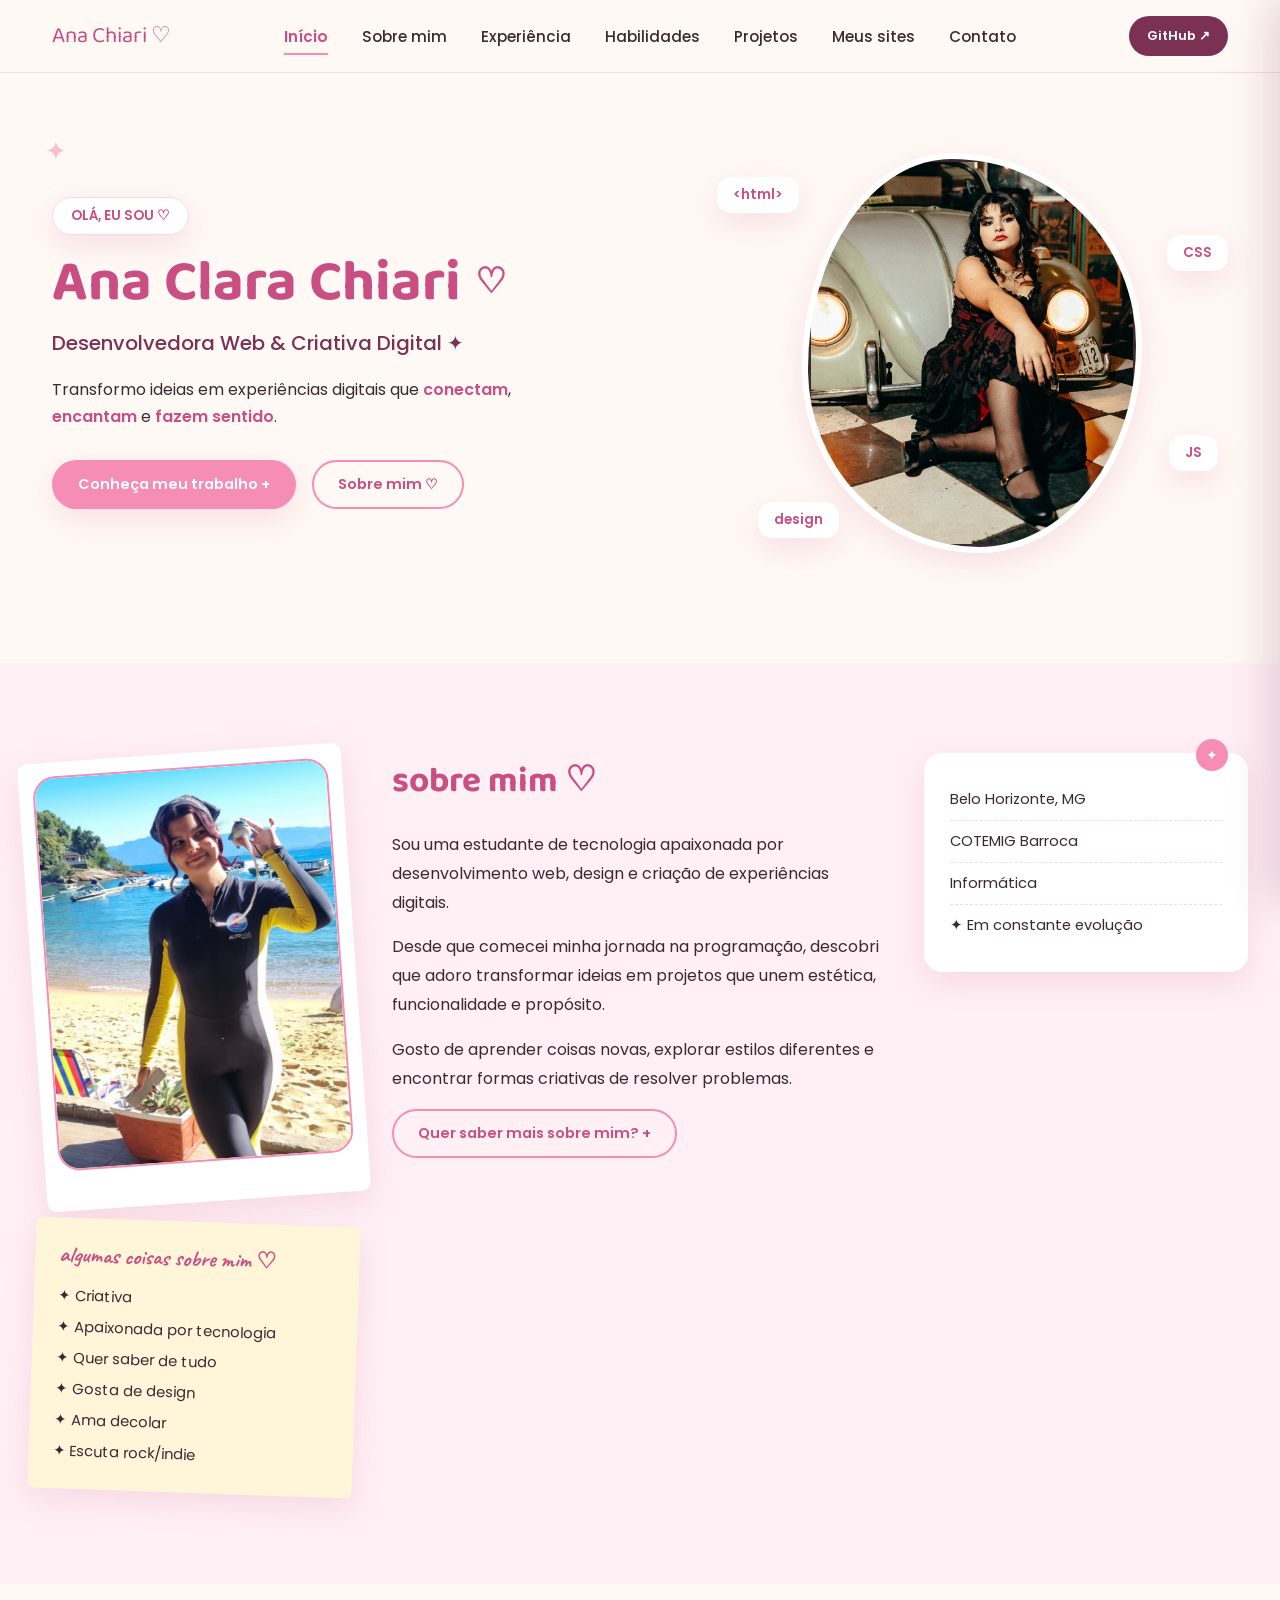
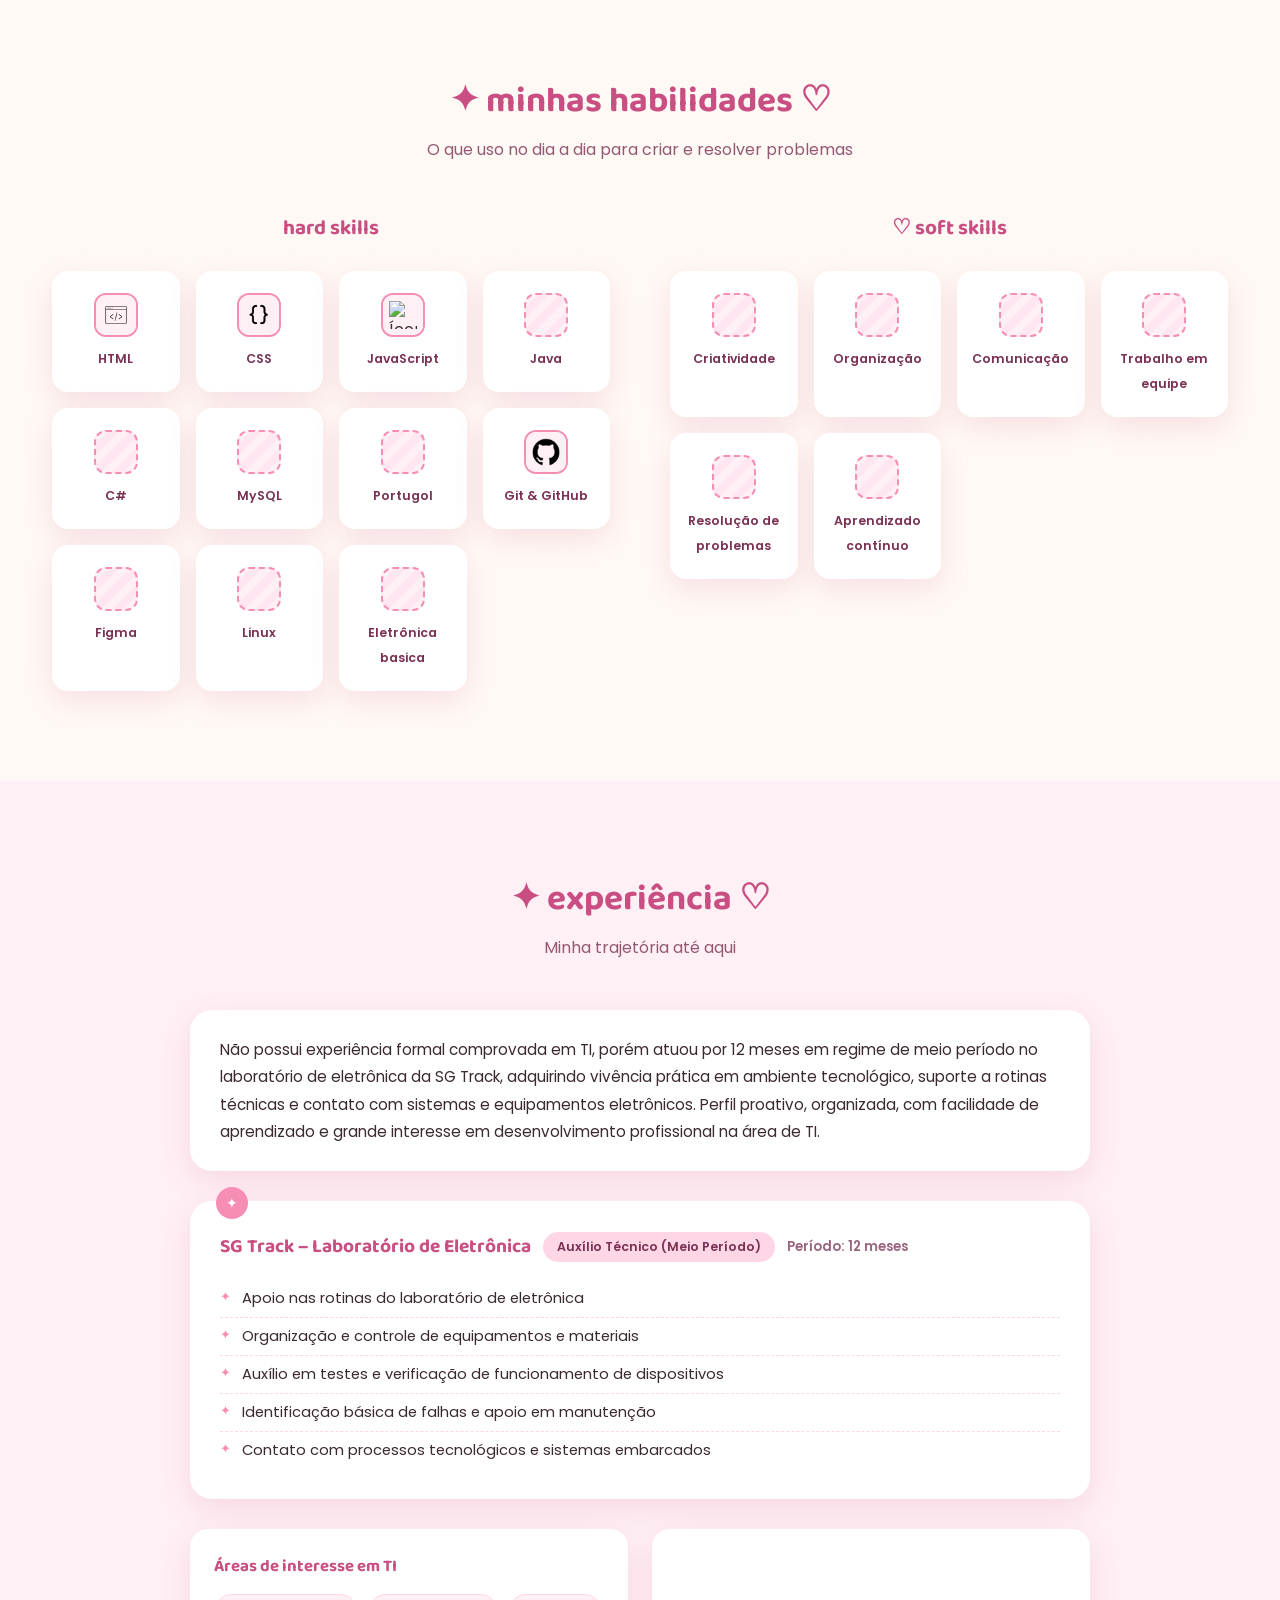
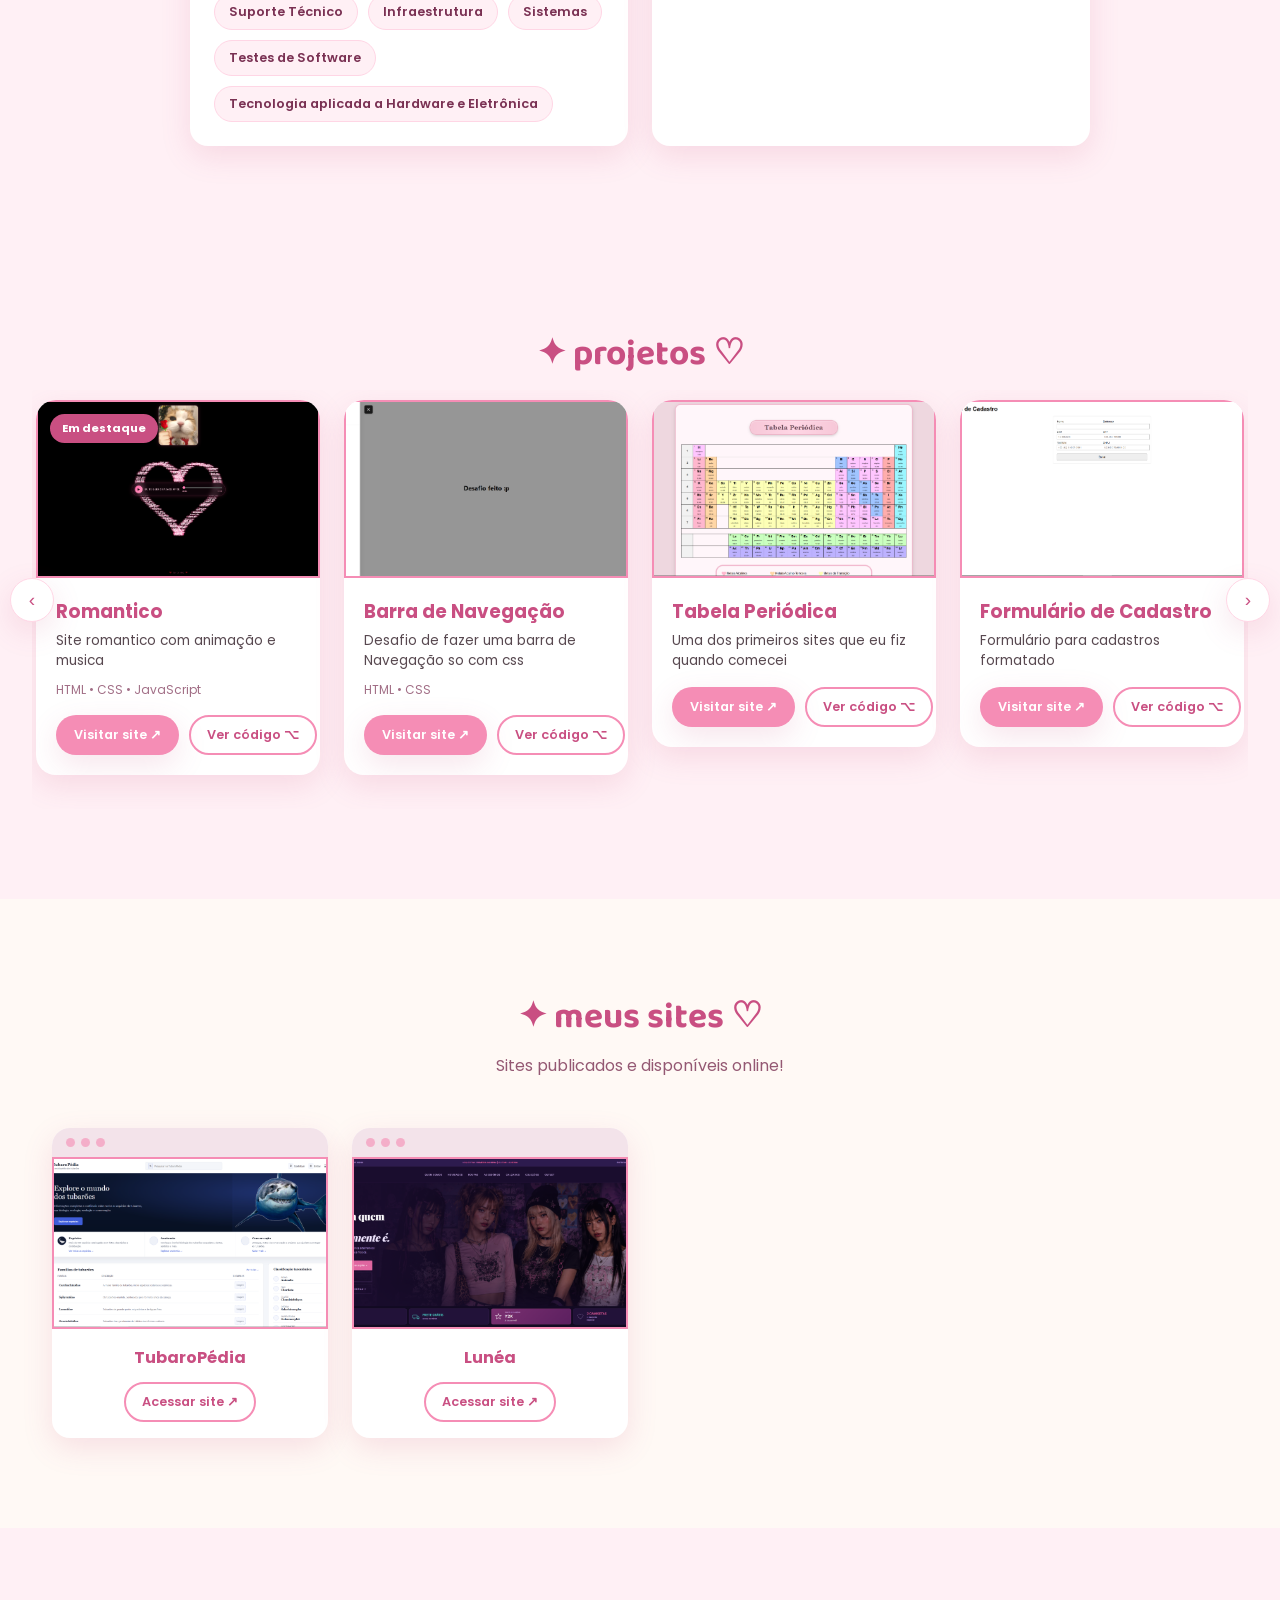
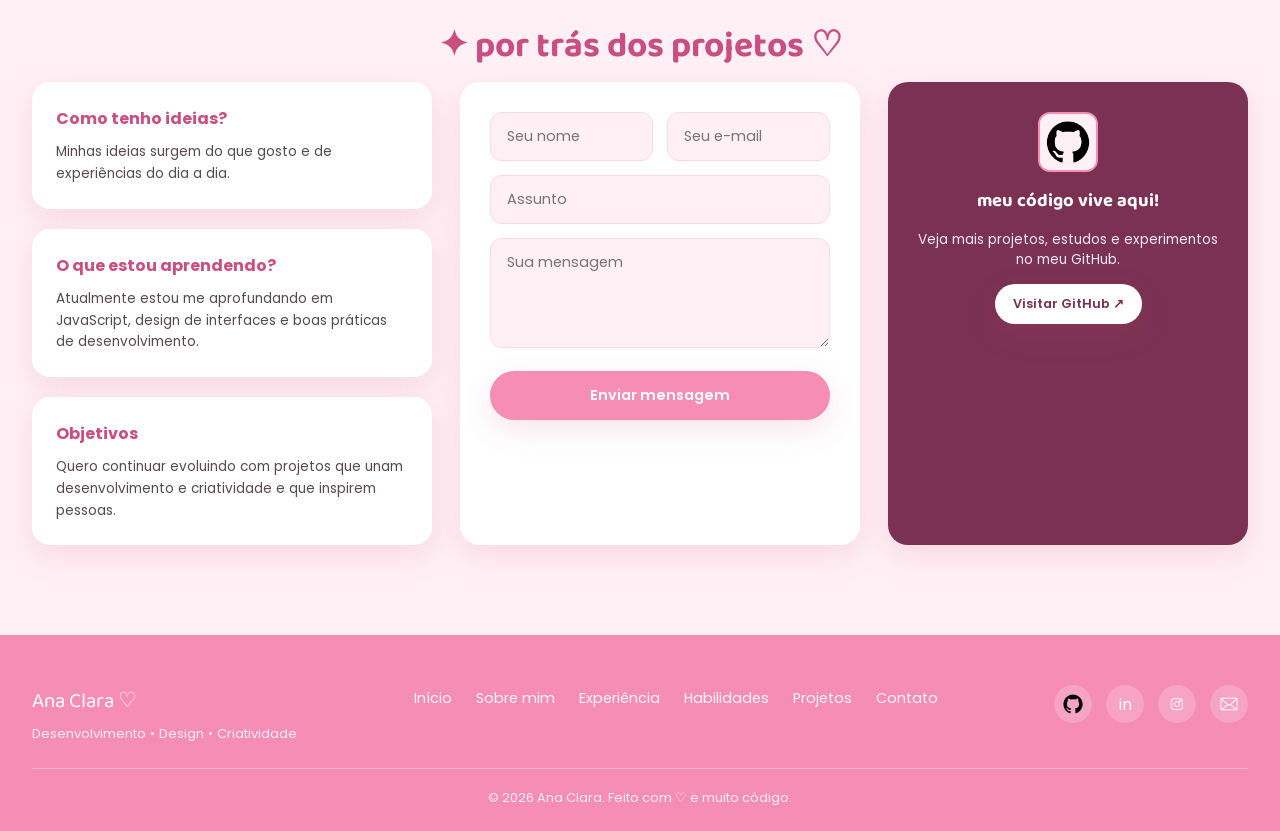
==== commit 35cd8575: "Update index.html" ====
--- a/index.html
+++ b/index.html
@@ -133,7 +133,7 @@
       <ul class="grade-habilidades">
         <li class="cartao-habilidade"><div class="icon-box"><img class="user-img" src="Html.png" alt="Ícone HTML"></div><span>HTML</span></li>
         <li class="cartao-habilidade"><div class="icon-box"><img class="user-img" src="Css.png" alt="Ícone CSS"></div><span>CSS</span></li>
-        <li class="cartao-habilidade"><div class="icon-box"><img class="user-img" src="" alt="Ícone JavaScript"></div><span>JavaScript</span></li>
+        <li class="cartao-habilidade"><div class="icon-box"><img class="user-img" src=" " alt="Ícone JavaScript"></div><span>JavaScript</span></li>
         <li class="cartao-habilidade"><div class="icon-box"><img class="user-img" src="" alt="Ícone Java"></div><span>Java</span></li>
         <li class="cartao-habilidade"><div class="icon-box"><img class="user-img" src="" alt="Ícone C#"></div><span>C#</span></li>
         <li class="cartao-habilidade"><div class="icon-box"><img class="user-img" src="" alt="Ícone MySQL"></div><span>MySQL</span></li>
@@ -355,7 +355,6 @@
   </div>
 </section>
 
-<!-- FOOTER -->
 <footer>
   <div class="footer-wrap">
     <div>
